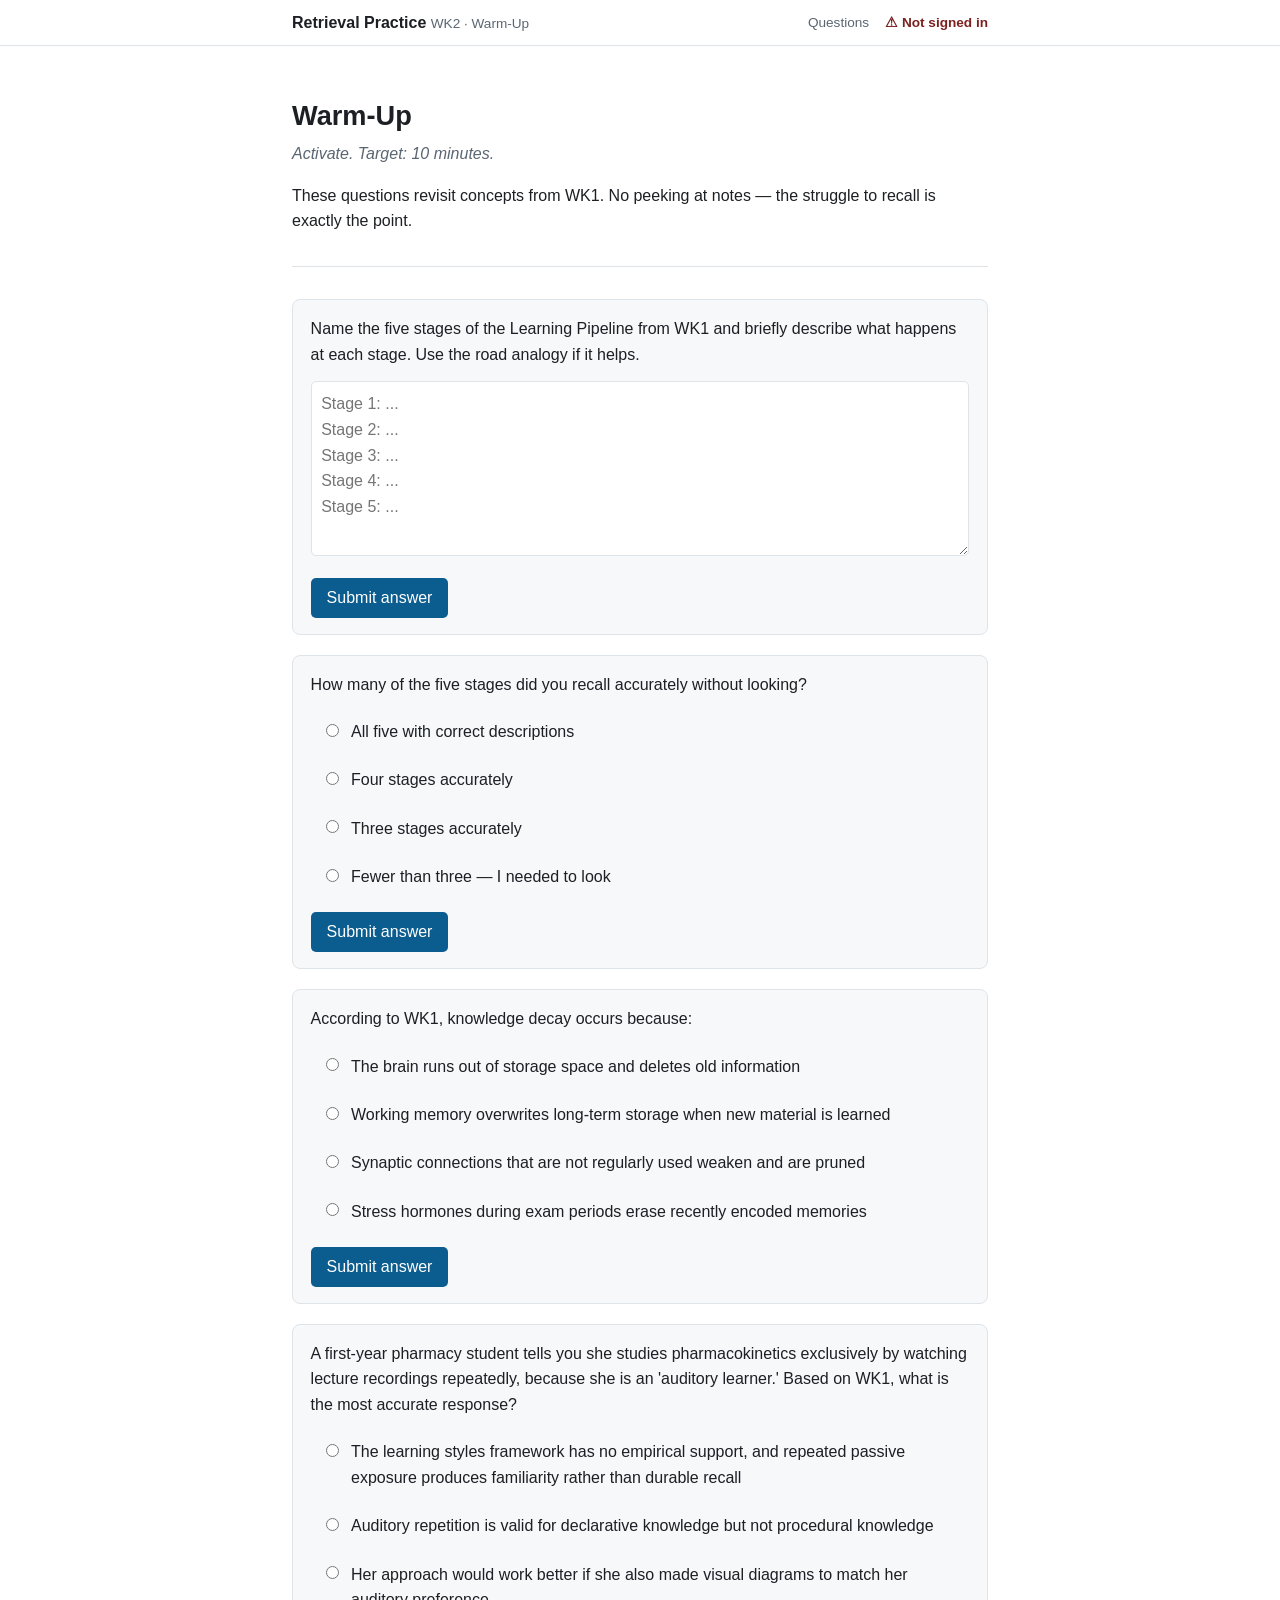
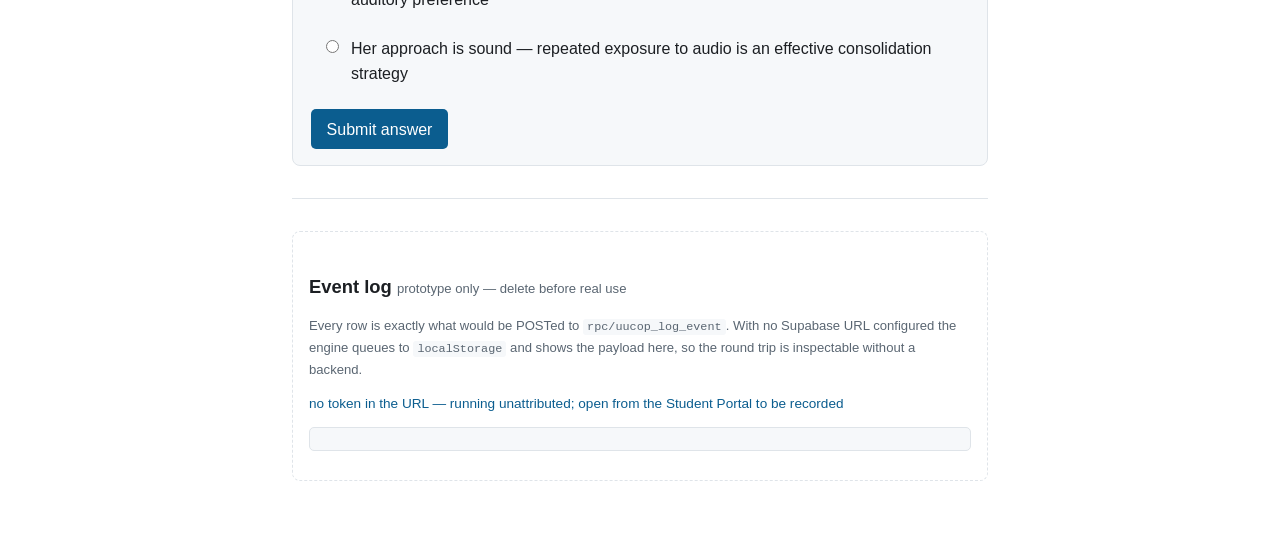
==== docs/pass-wk2/index.html @ 7dc07f33 "Add static tutorial prototype (PASS WK2 Warm-Up) under docs/ Trial of running a learnr tutorial as a" ====
<!doctype html>
<html lang="en">
<head>
<meta charset="utf-8">
<meta name="viewport" content="width=device-width, initial-scale=1">
<!-- The page is PUBLIC. GitHub Pages has no server-side auth: a public repo's
     Pages is public, and private-repo Pages is an Enterprise Cloud feature.
     noindex keeps it out of search results, which is the only privacy on offer. -->
<meta name="robots" content="noindex, nofollow">
<title>WK2 Retrieval Practice — Warm-Up (static prototype)</title>
<link rel="stylesheet" href="uucop-static.css">
</head>
<body>

<header class="uucop-header">
  <div class="uucop-header-inner">
    <span class="uucop-title">Retrieval Practice <span class="uucop-sub">WK2 &middot; Warm-Up</span></span>
    <div class="uucop-progress" id="progress" aria-label="Tutorial progress">
      <span class="uucop-progress-label">Questions</span>
      <span class="uucop-progress-segs" id="segs"></span>
      <span class="uucop-progress-count" id="count">&mdash; / 20</span>
      <span class="uucop-progress-chip" id="chip" hidden></span>
    </div>
  </div>
</header>

<main>

  <h1>Warm-Up</h1>
  <p class="uucop-cue"><em>Activate. Target: 10 minutes.</em></p>

  <p>These questions revisit concepts from WK1. No peeking at notes &mdash; the
  struggle to recall is exactly the point.</p>

  <hr>

  <!-- Questions render here from questions.js. Everything above this point is
       ordinary HTML: prose, figures, kable tables and SVG widgets all port
       across unchanged, because none of them ever needed R at runtime. -->
  <div id="questions"></div>

  <hr>

  <section class="uucop-devpanel">
    <h2>Event log <span class="uucop-devnote">prototype only &mdash; delete before real use</span></h2>
    <p class="uucop-devnote">
      Every row is exactly what would be POSTed to
      <code>rpc/uucop_log_event</code>. With no Supabase URL configured the
      engine queues to <code>localStorage</code> and shows the payload here, so
      the round trip is inspectable without a backend.
    </p>
    <div class="uucop-status" id="logstatus"></div>
    <pre id="log" class="uucop-log"></pre>
  </section>

</main>

<script src="questions.js"></script>
<script src="uucop-static.js"></script>
<script>
  UUCOP.start({
    tutorial:     "PASS-WK2-RetrievalPractice",
    minQuestions: 20,
    minMinutes:   20,
    // Leave supabaseUrl null to run fully offline (queues + logs to the panel).
    // Set both to POST for real:
    //   supabaseUrl: "https://<project>.supabase.co",
    //   supabaseAnonKey: "<anon key>",
    supabaseUrl:     null,
    supabaseAnonKey: null
  });
</script>
</body>
</html>
---- docs/pass-wk2/uucop-static.css ----
/* uucop-static.css — compact stand-in for www/uucop-tutorial.css (29 KB).
   The real port should reuse that stylesheet as-is; this exists so the
   prototype is legible on its own. Light and dark both defined explicitly. */

:root {
  --bg: #ffffff;
  --fg: #1c1f23;
  --muted: #5a6672;
  --line: #dfe4e9;
  --card: #f6f8fa;
  --accent: #0b5d8f;
  --ok-bg: #e8f5ec; --ok-fg: #14572c; --ok-line: #9ccfae;
  --no-bg: #fdecec; --no-fg: #7d2020; --no-line: #e3aaaa;
  --model-bg: #eef3fa; --model-fg: #1d3c5c; --model-line: #a9c3de;
}
@media (prefers-color-scheme: dark) {
  :root:not([data-theme="light"]) {
    --bg: #14171a; --fg: #e6e9ec; --muted: #9aa7b3; --line: #2b3238;
    --card: #1b1f24; --accent: #6cb6e6;
    --ok-bg: #16301f; --ok-fg: #a7dcb9; --ok-line: #2f5e3f;
    --no-bg: #33191a; --no-fg: #e8b0b0; --no-line: #6a3131;
    --model-bg: #1a2531; --model-fg: #b9d3ec; --model-line: #35506b;
  }
}
:root[data-theme="dark"] {
  --bg: #14171a; --fg: #e6e9ec; --muted: #9aa7b3; --line: #2b3238;
  --card: #1b1f24; --accent: #6cb6e6;
  --ok-bg: #16301f; --ok-fg: #a7dcb9; --ok-line: #2f5e3f;
  --no-bg: #33191a; --no-fg: #e8b0b0; --no-line: #6a3131;
  --model-bg: #1a2531; --model-fg: #b9d3ec; --model-line: #35506b;
}

* { box-sizing: border-box; }
body {
  margin: 0; background: var(--bg); color: var(--fg);
  font: 16px/1.6 -apple-system, BlinkMacSystemFont, "Segoe UI", Roboto, Helvetica, Arial, sans-serif;
}
main { max-width: 46rem; margin: 0 auto; padding: 1.5rem 1.25rem 5rem; }
h1 { font-size: 1.7rem; margin: 1.5rem 0 .25rem; }
h2 { font-size: 1.15rem; margin: 2rem 0 .5rem; }
hr { border: 0; border-top: 1px solid var(--line); margin: 2rem 0; }
code { background: var(--card); padding: .1em .35em; border-radius: 3px; font-size: .9em; }
.uucop-cue { color: var(--muted); margin: 0 0 1rem; }

/* header */
.uucop-header {
  position: sticky; top: 0; z-index: 10;
  background: var(--bg); border-bottom: 1px solid var(--line);
}
.uucop-header-inner {
  max-width: 46rem; margin: 0 auto; padding: .6rem 1.25rem;
  display: flex; align-items: center; gap: 1rem; flex-wrap: wrap;
}
.uucop-title { font-weight: 600; }
.uucop-sub { color: var(--muted); font-weight: 400; font-size: .85em; }
.uucop-progress { margin-left: auto; display: flex; align-items: center; gap: .5rem; font-size: .85rem; }
.uucop-progress-label { color: var(--muted); }
.uucop-progress-segs { display: inline-flex; gap: 2px; }
.uucop-progress-segs span {
  width: 9px; height: 9px; border-radius: 2px;
  background: var(--line); display: inline-block;
}
.uucop-progress-segs span.done { background: var(--accent); }
.uucop-progress-count { font-variant-numeric: tabular-nums; color: var(--muted); }
.uucop-progress-chip {
  background: var(--ok-bg); color: var(--ok-fg);
  border: 1px solid var(--ok-line); border-radius: 999px; padding: .05rem .5rem;
}
.uucop-progress.warn .uucop-progress-count { color: var(--no-fg); font-weight: 600; }
@media (max-width: 620px) {
  .uucop-progress-segs { display: none; }
  .uucop-progress { margin-left: 0; }
}

/* questions */
.uucop-q {
  background: var(--card); border: 1px solid var(--line);
  border-radius: 8px; padding: 1rem 1.1rem; margin: 1.25rem 0;
}
.uucop-stem { margin: 0 0 .85rem; font-weight: 500; }
.uucop-choices { display: flex; flex-direction: column; gap: .4rem; margin-bottom: .9rem; }
.uucop-choice {
  display: flex; gap: .55rem; align-items: flex-start;
  padding: .45rem .6rem; border: 1px solid transparent; border-radius: 5px;
  cursor: pointer;
}
.uucop-choice:hover { border-color: var(--line); background: var(--bg); }
.uucop-choice input { margin-top: .3rem; flex: none; }
.uucop-text {
  width: 100%; font: inherit; padding: .6rem;
  background: var(--bg); color: var(--fg);
  border: 1px solid var(--line); border-radius: 5px; margin-bottom: .9rem;
}
.uucop-submit {
  font: inherit; font-weight: 500; cursor: pointer;
  background: var(--accent); color: #fff; border: 0;
  border-radius: 5px; padding: .45rem 1rem;
}
.uucop-submit:disabled { opacity: .55; cursor: default; }
.uucop-feedback {
  margin-top: .9rem; padding: .7rem .85rem;
  border-radius: 5px; border: 1px solid var(--line); font-size: .95rem;
}
.uucop-feedback.ok    { background: var(--ok-bg);    color: var(--ok-fg);    border-color: var(--ok-line); }
.uucop-feedback.no    { background: var(--no-bg);    color: var(--no-fg);    border-color: var(--no-line); }
.uucop-feedback.model { background: var(--model-bg); color: var(--model-fg); border-color: var(--model-line); }

/* dev panel */
.uucop-devpanel { border: 1px dashed var(--line); border-radius: 8px; padding: .5rem 1rem 1rem; }
.uucop-devnote { color: var(--muted); font-size: .82rem; font-weight: 400; }
.uucop-status { font-size: .85rem; color: var(--accent); margin: .5rem 0; }
.uucop-log {
  max-height: 18rem; overflow: auto; background: var(--card);
  border: 1px solid var(--line); border-radius: 5px; padding: .7rem;
  font-size: .78rem; line-height: 1.45; white-space: pre-wrap;
}
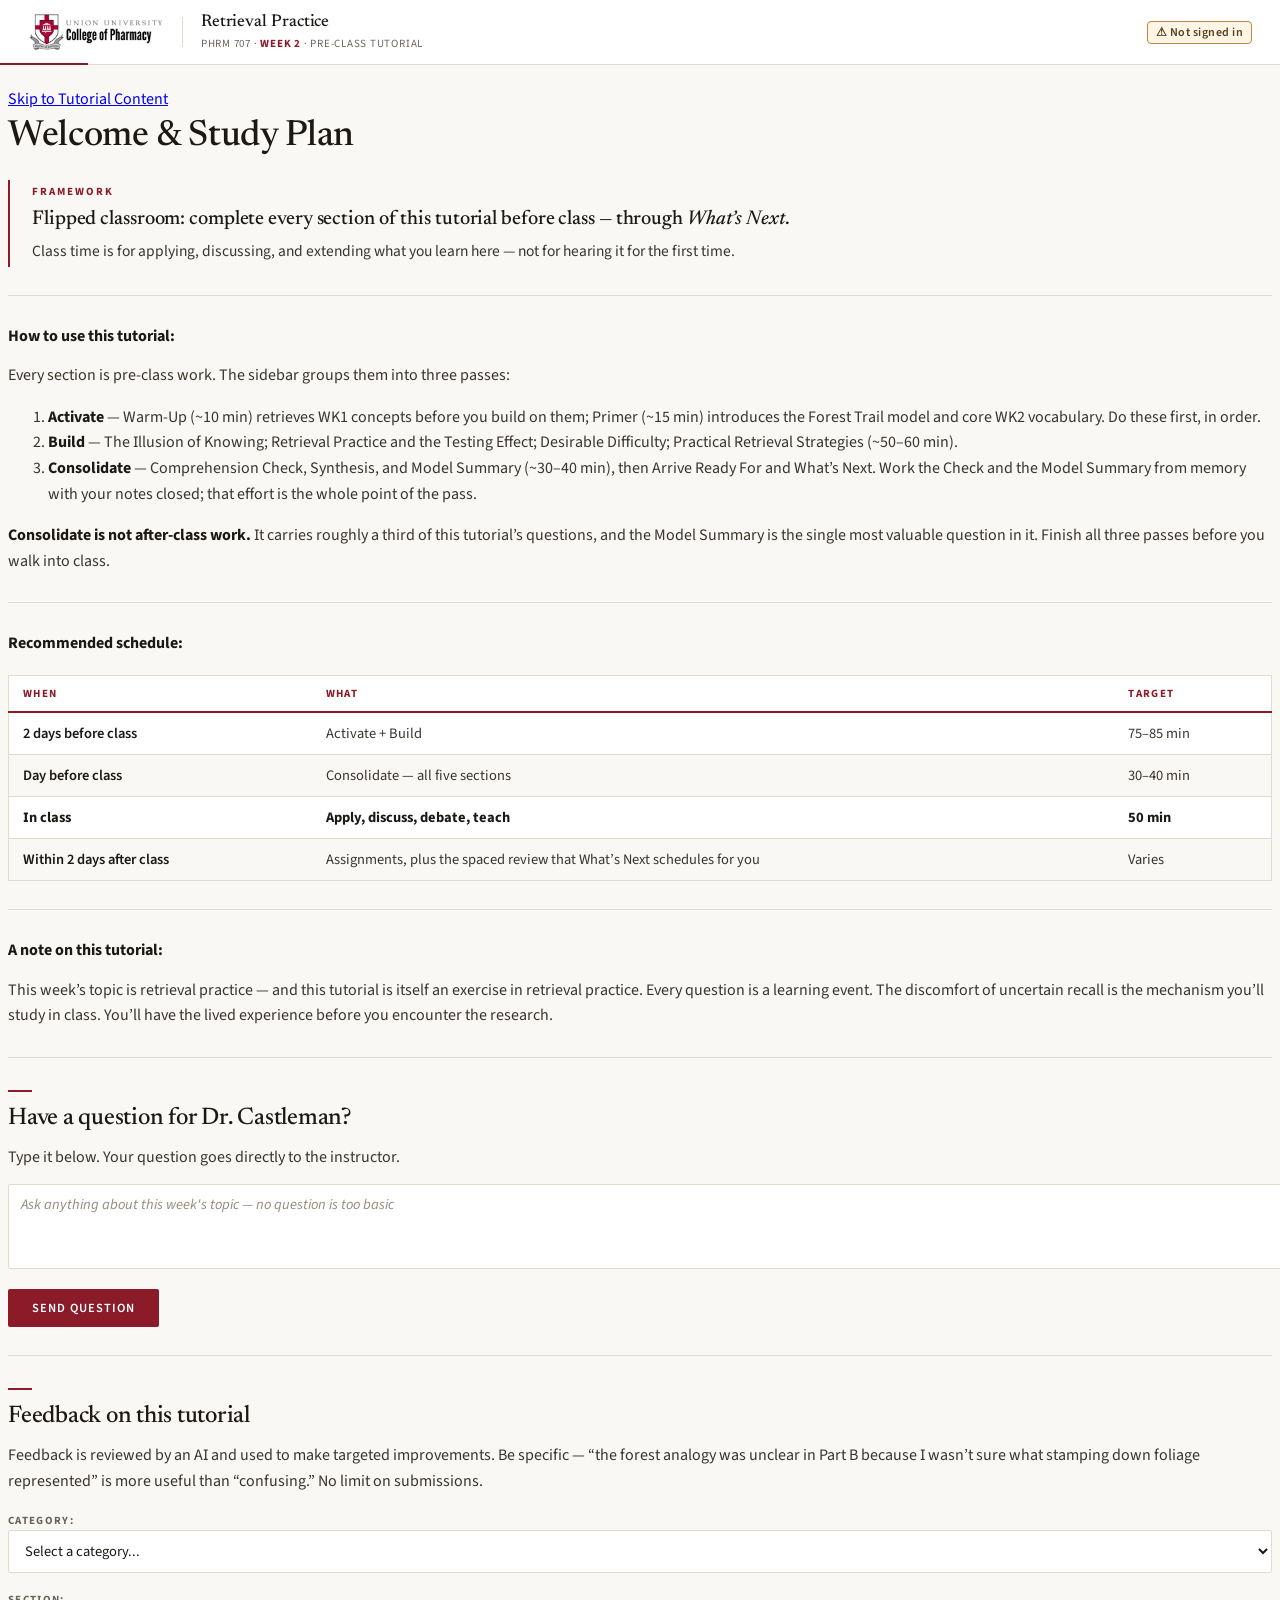
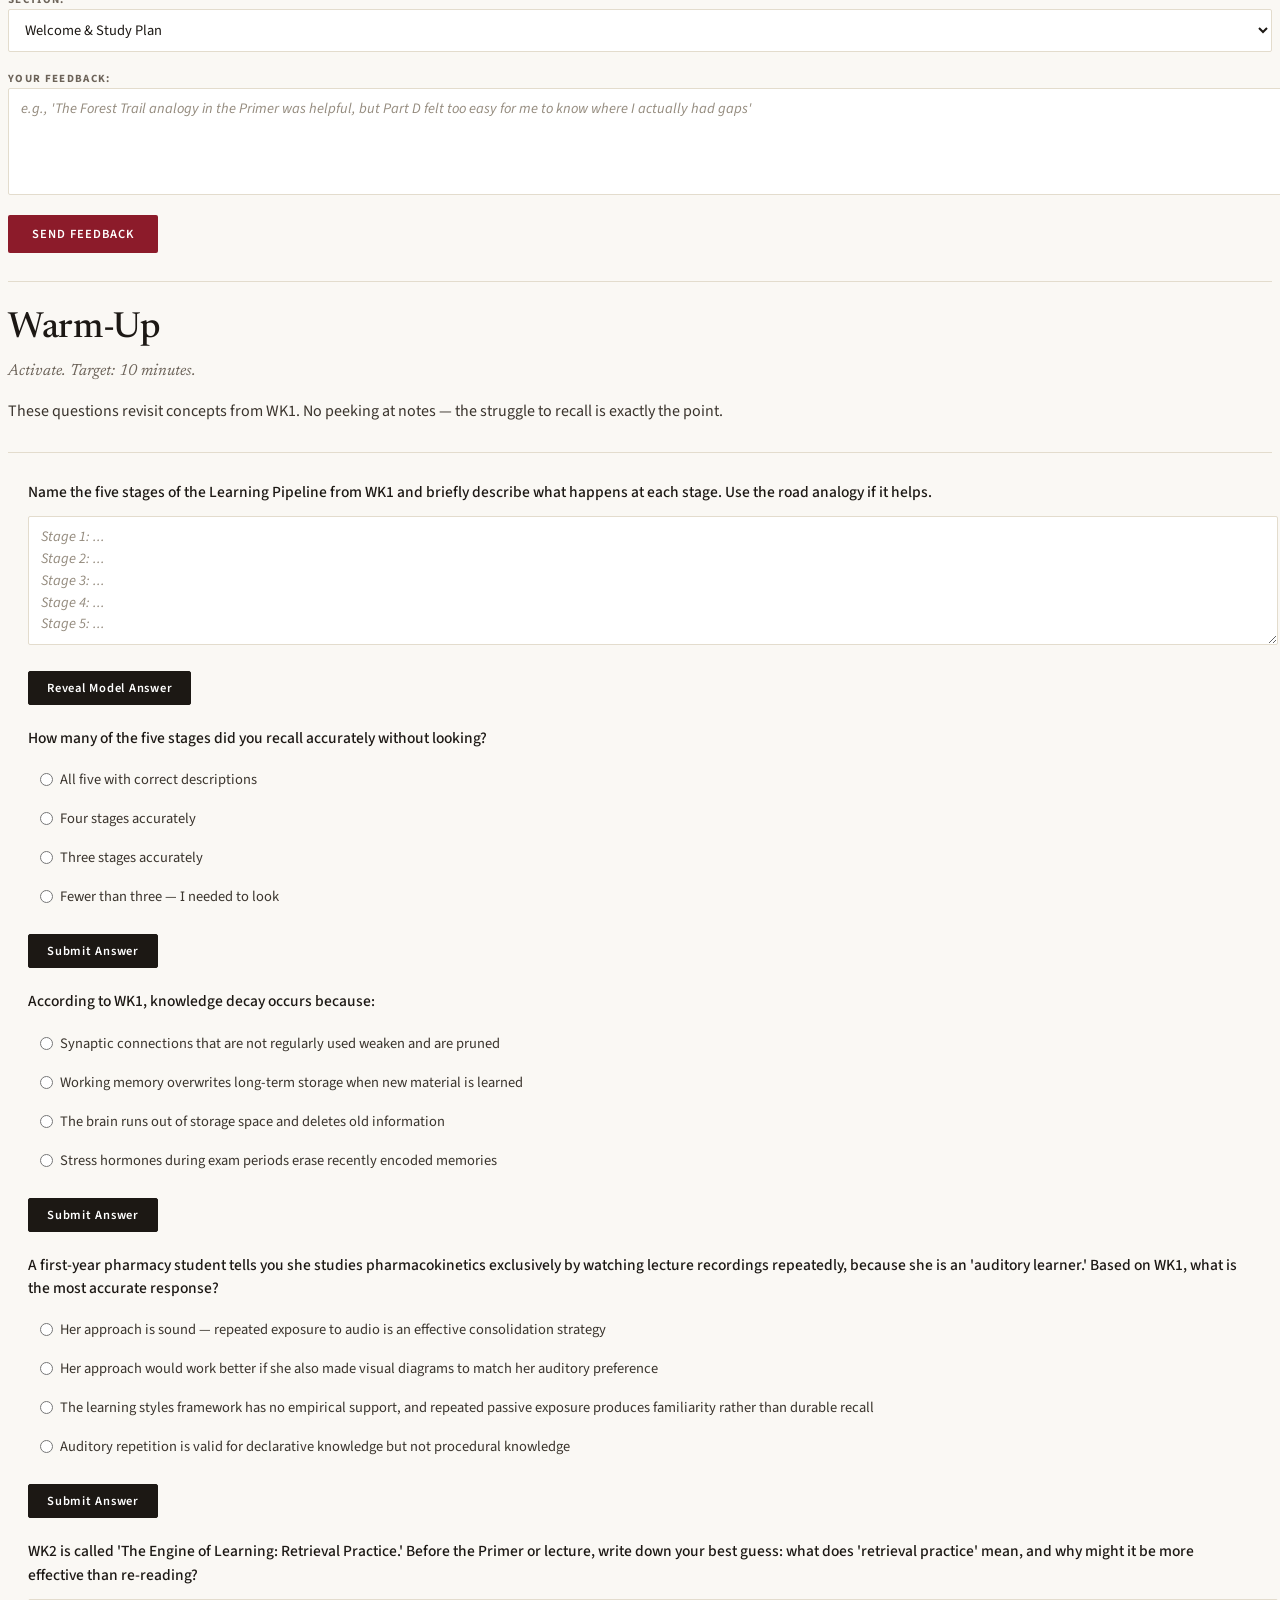
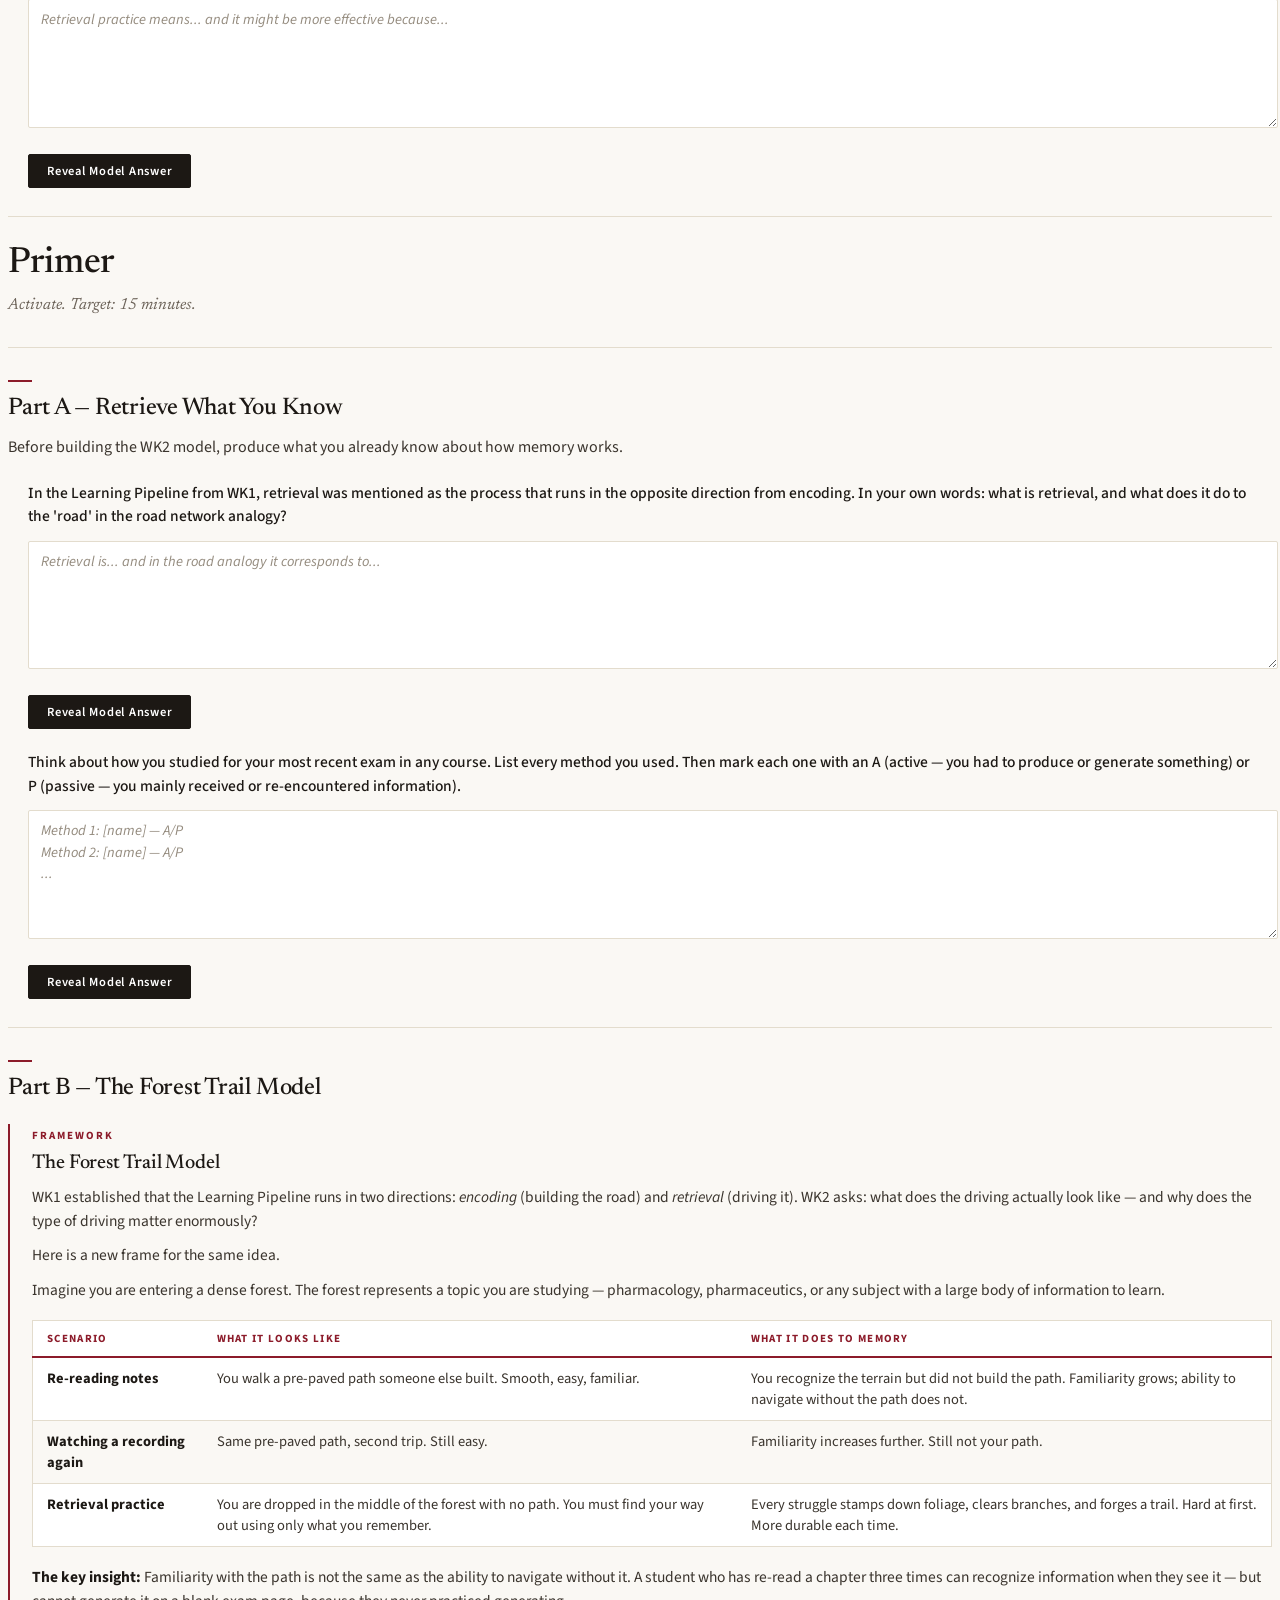
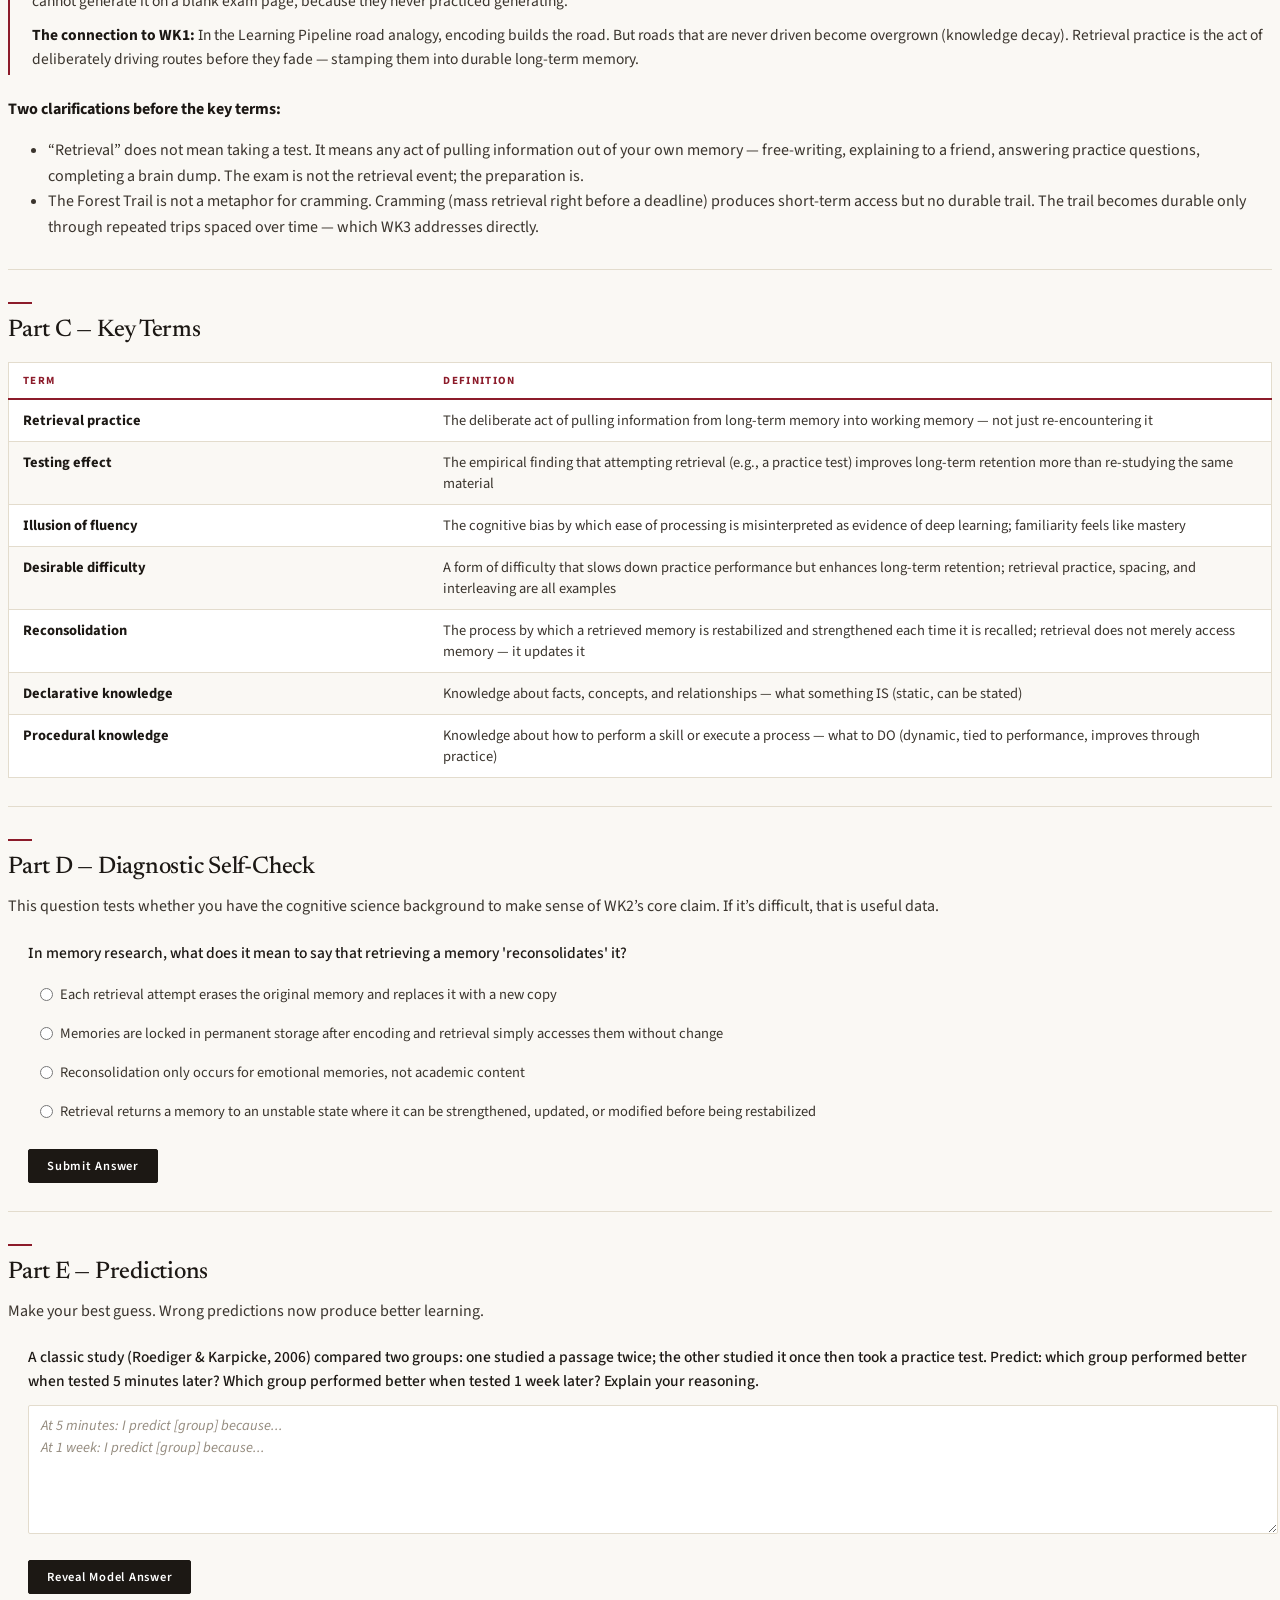
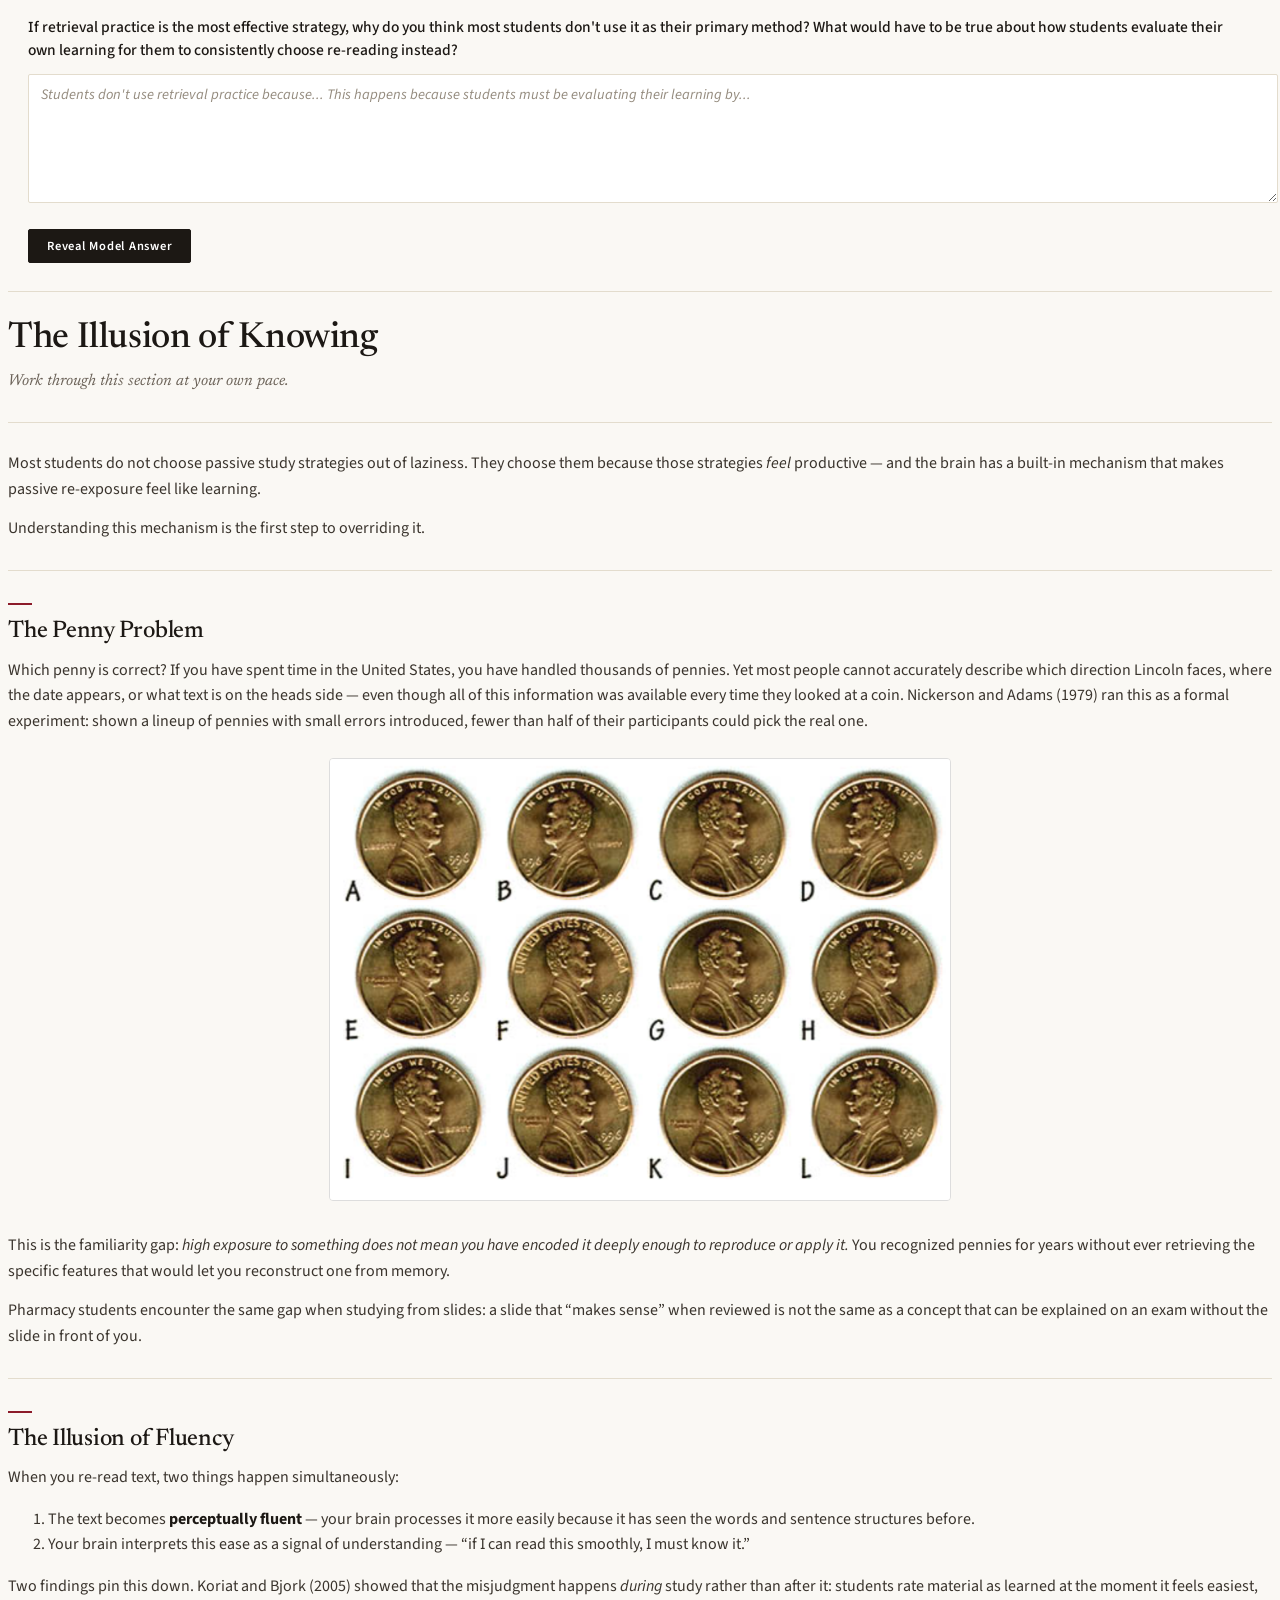
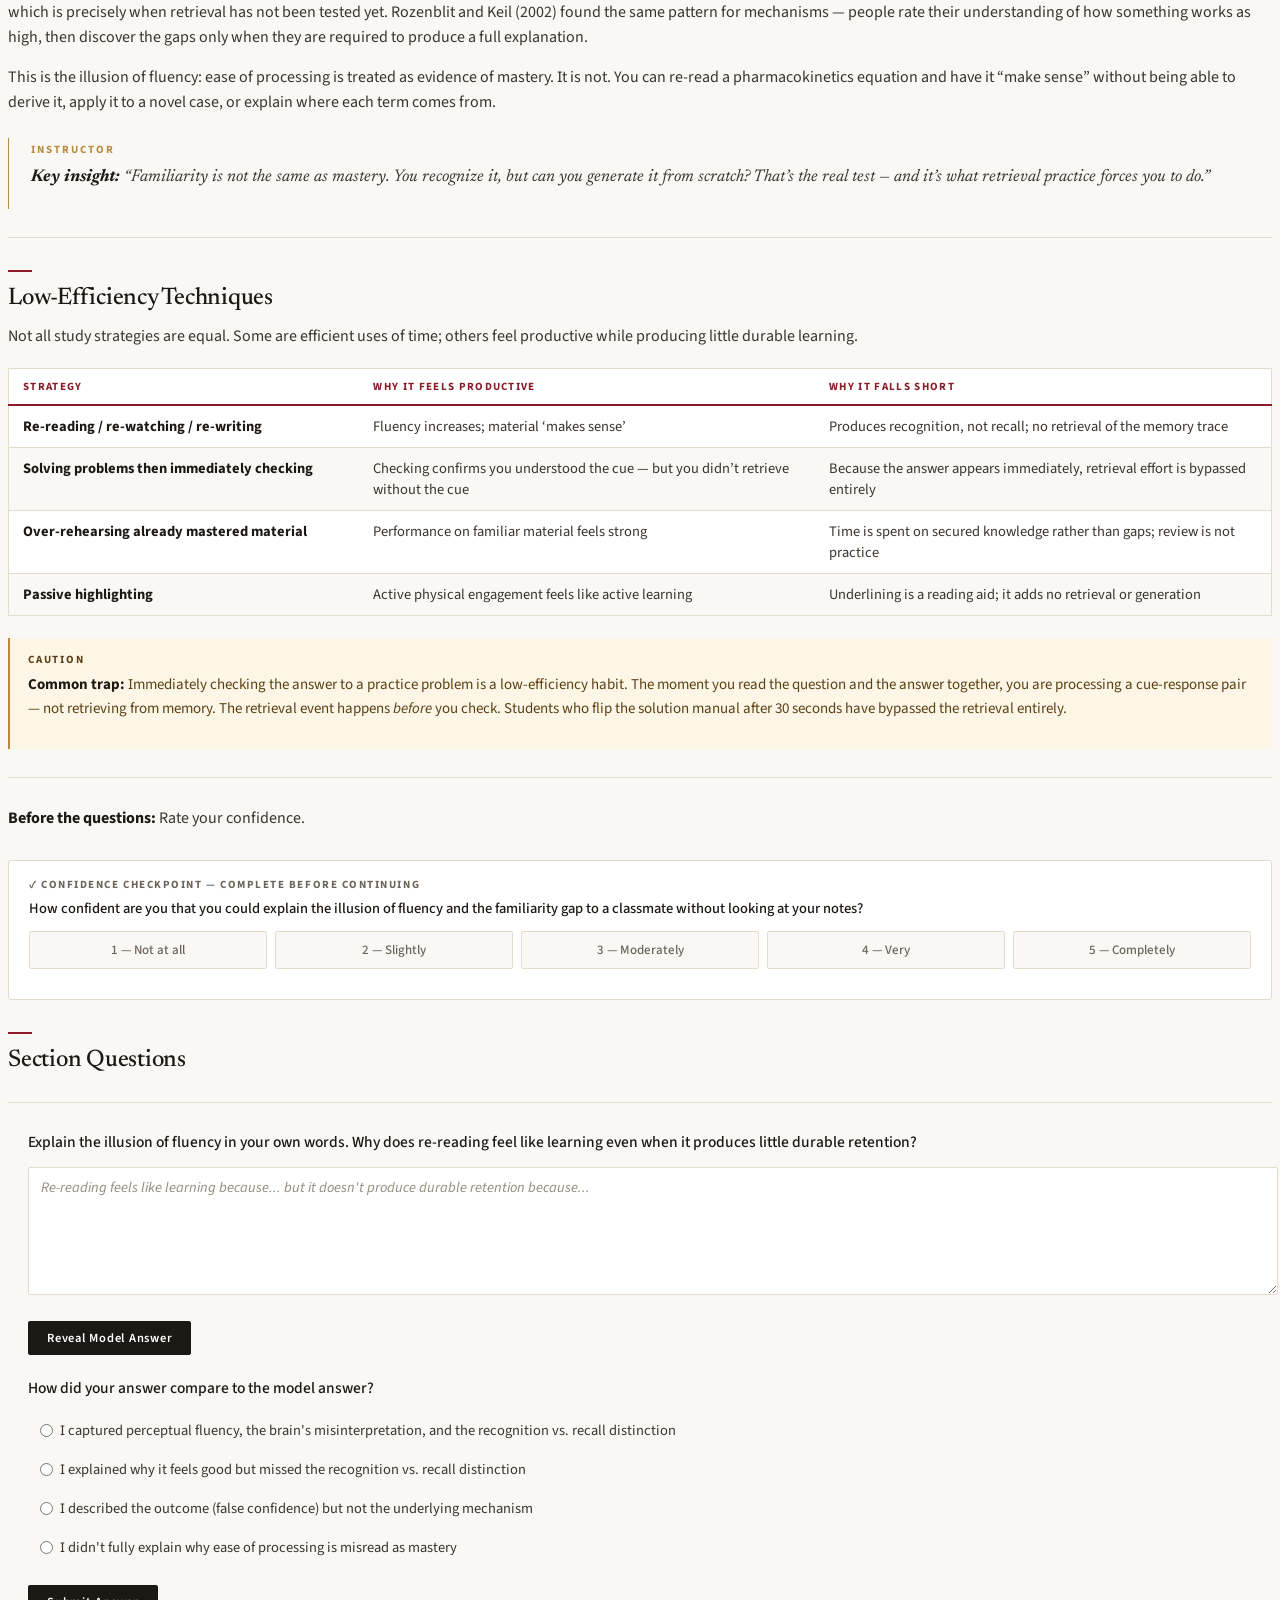
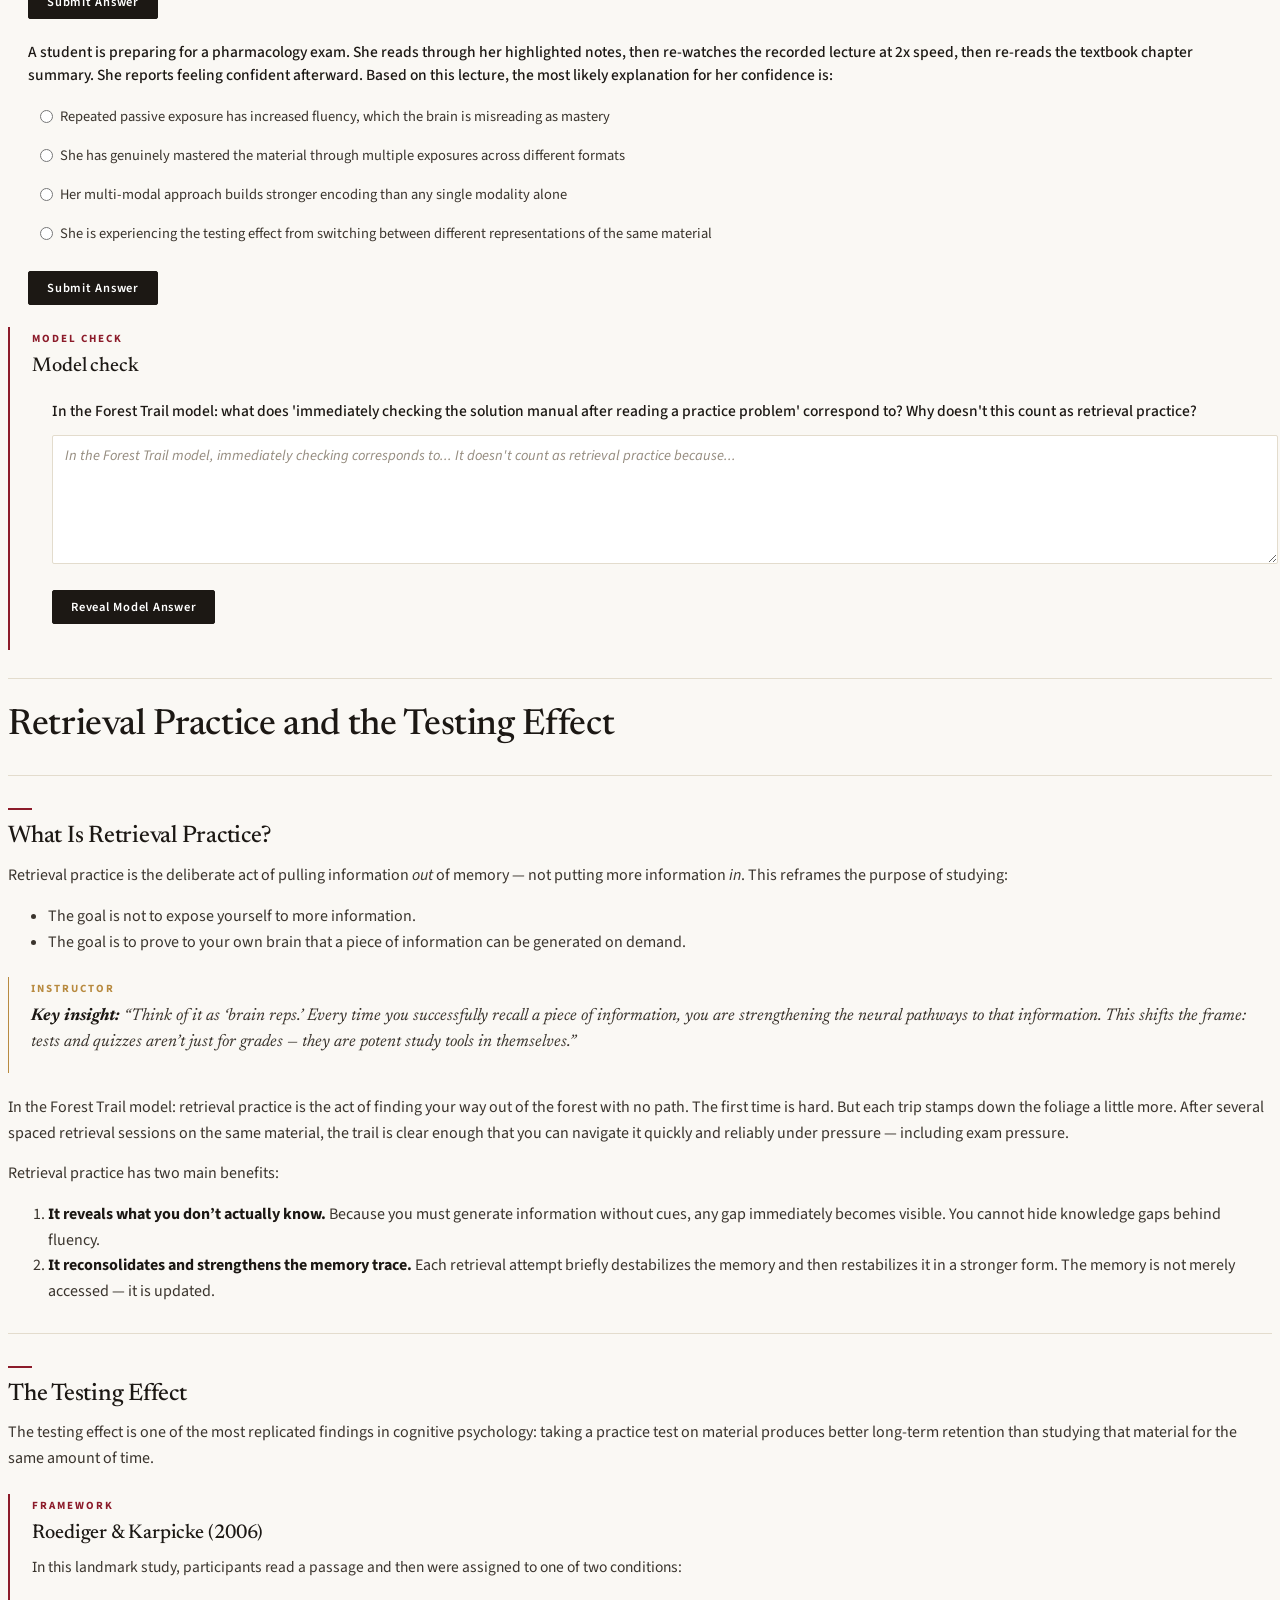
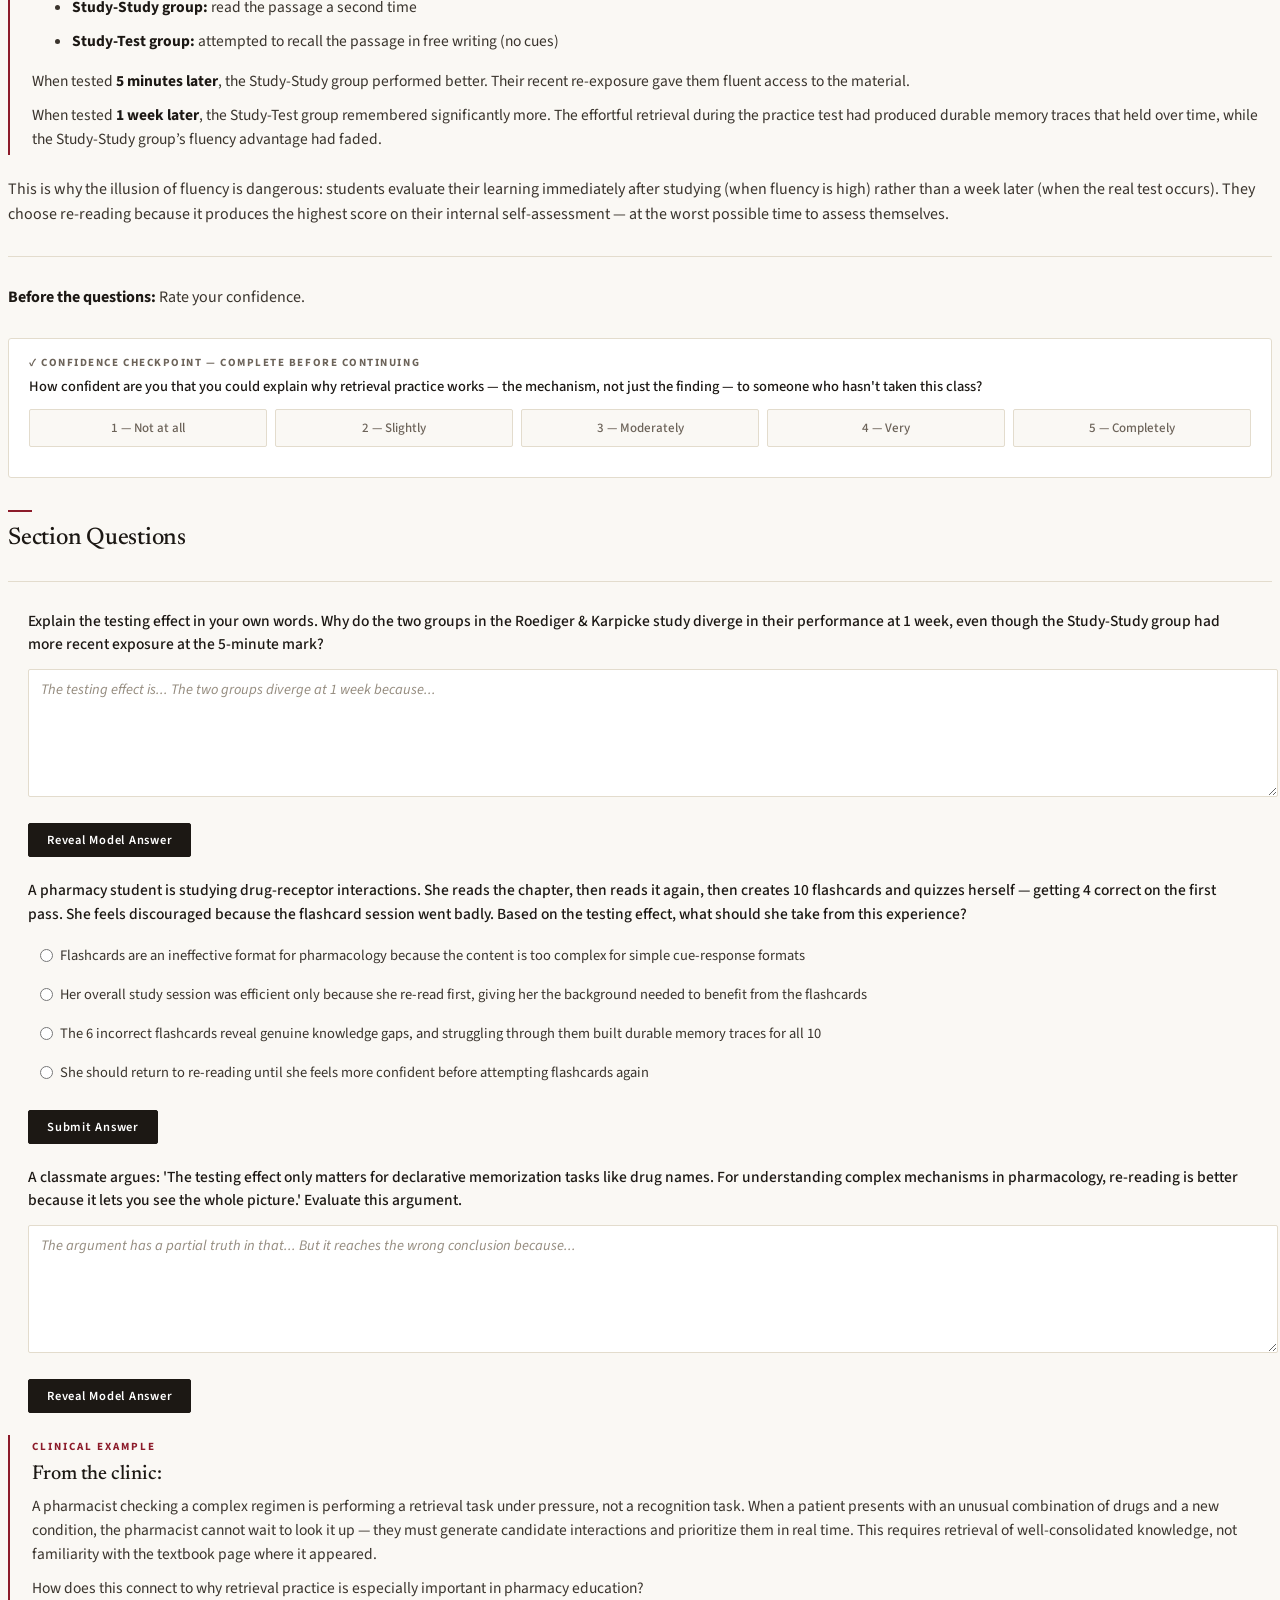
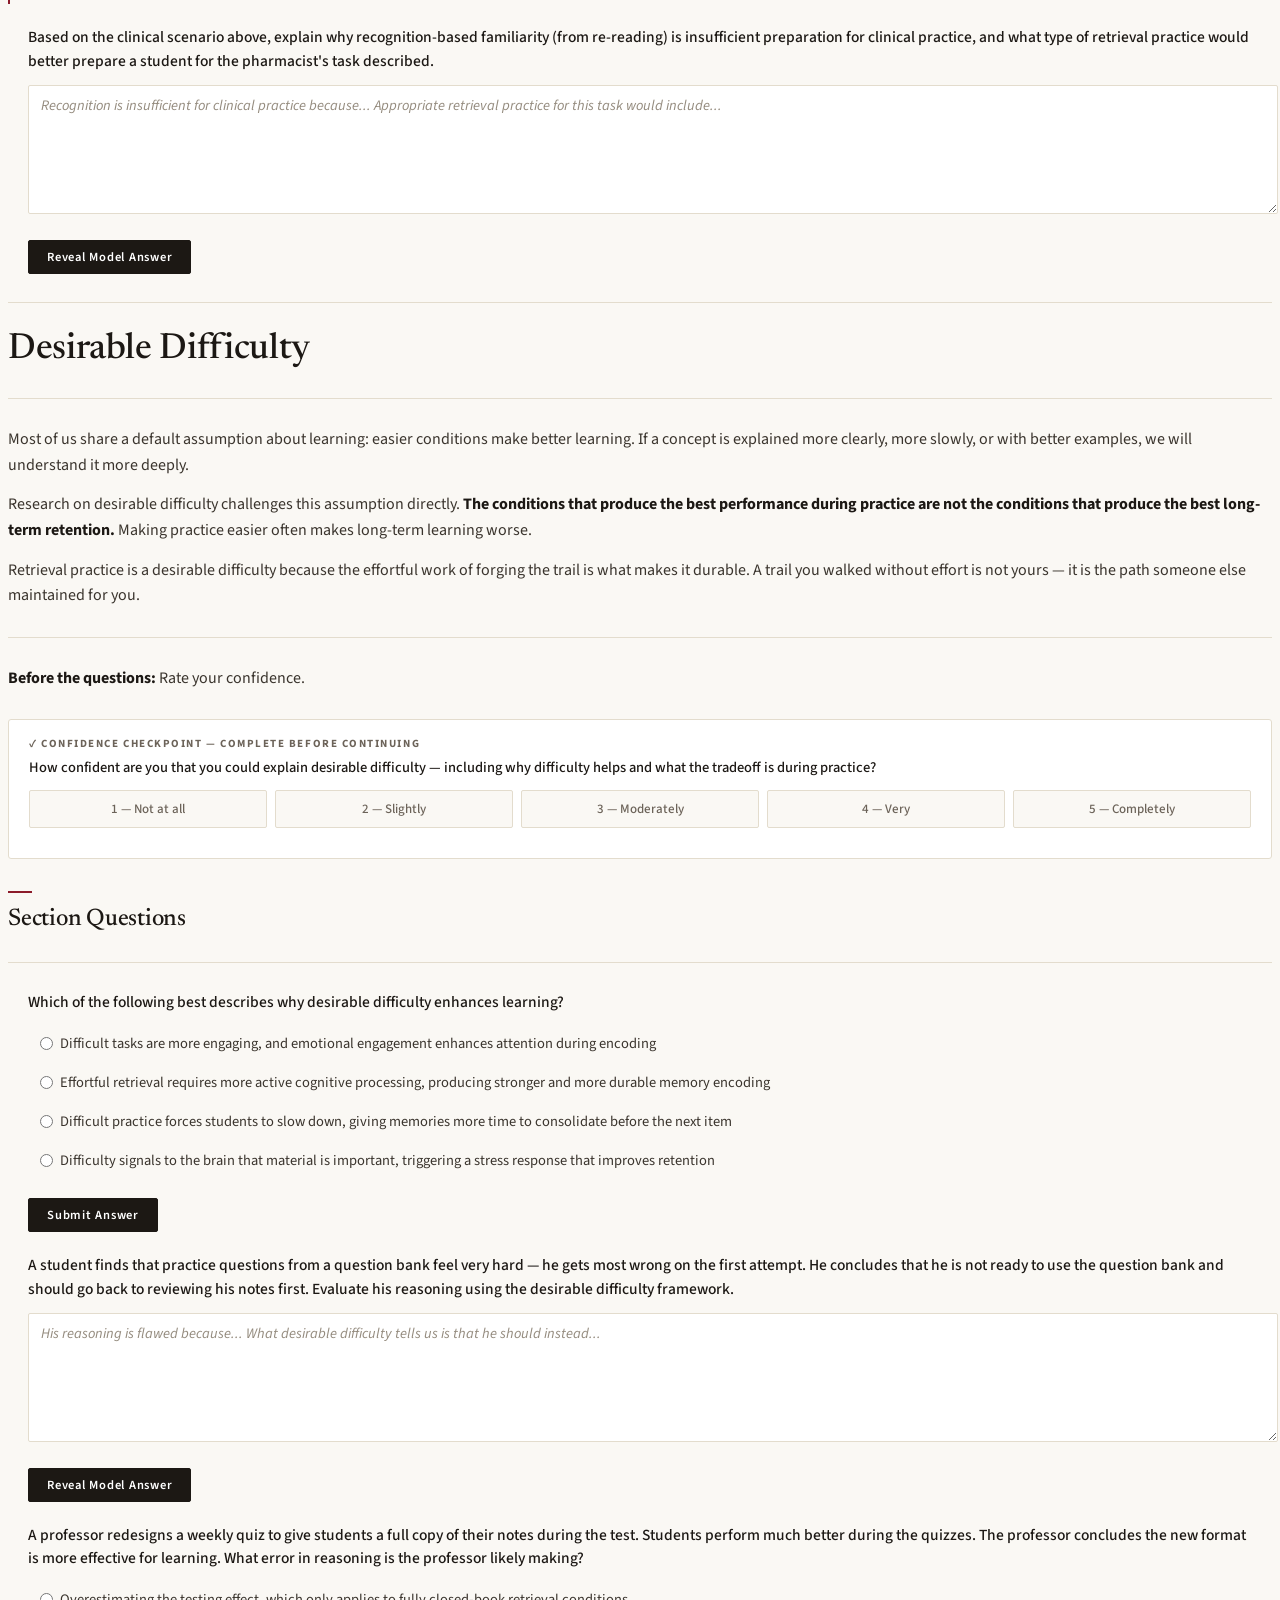
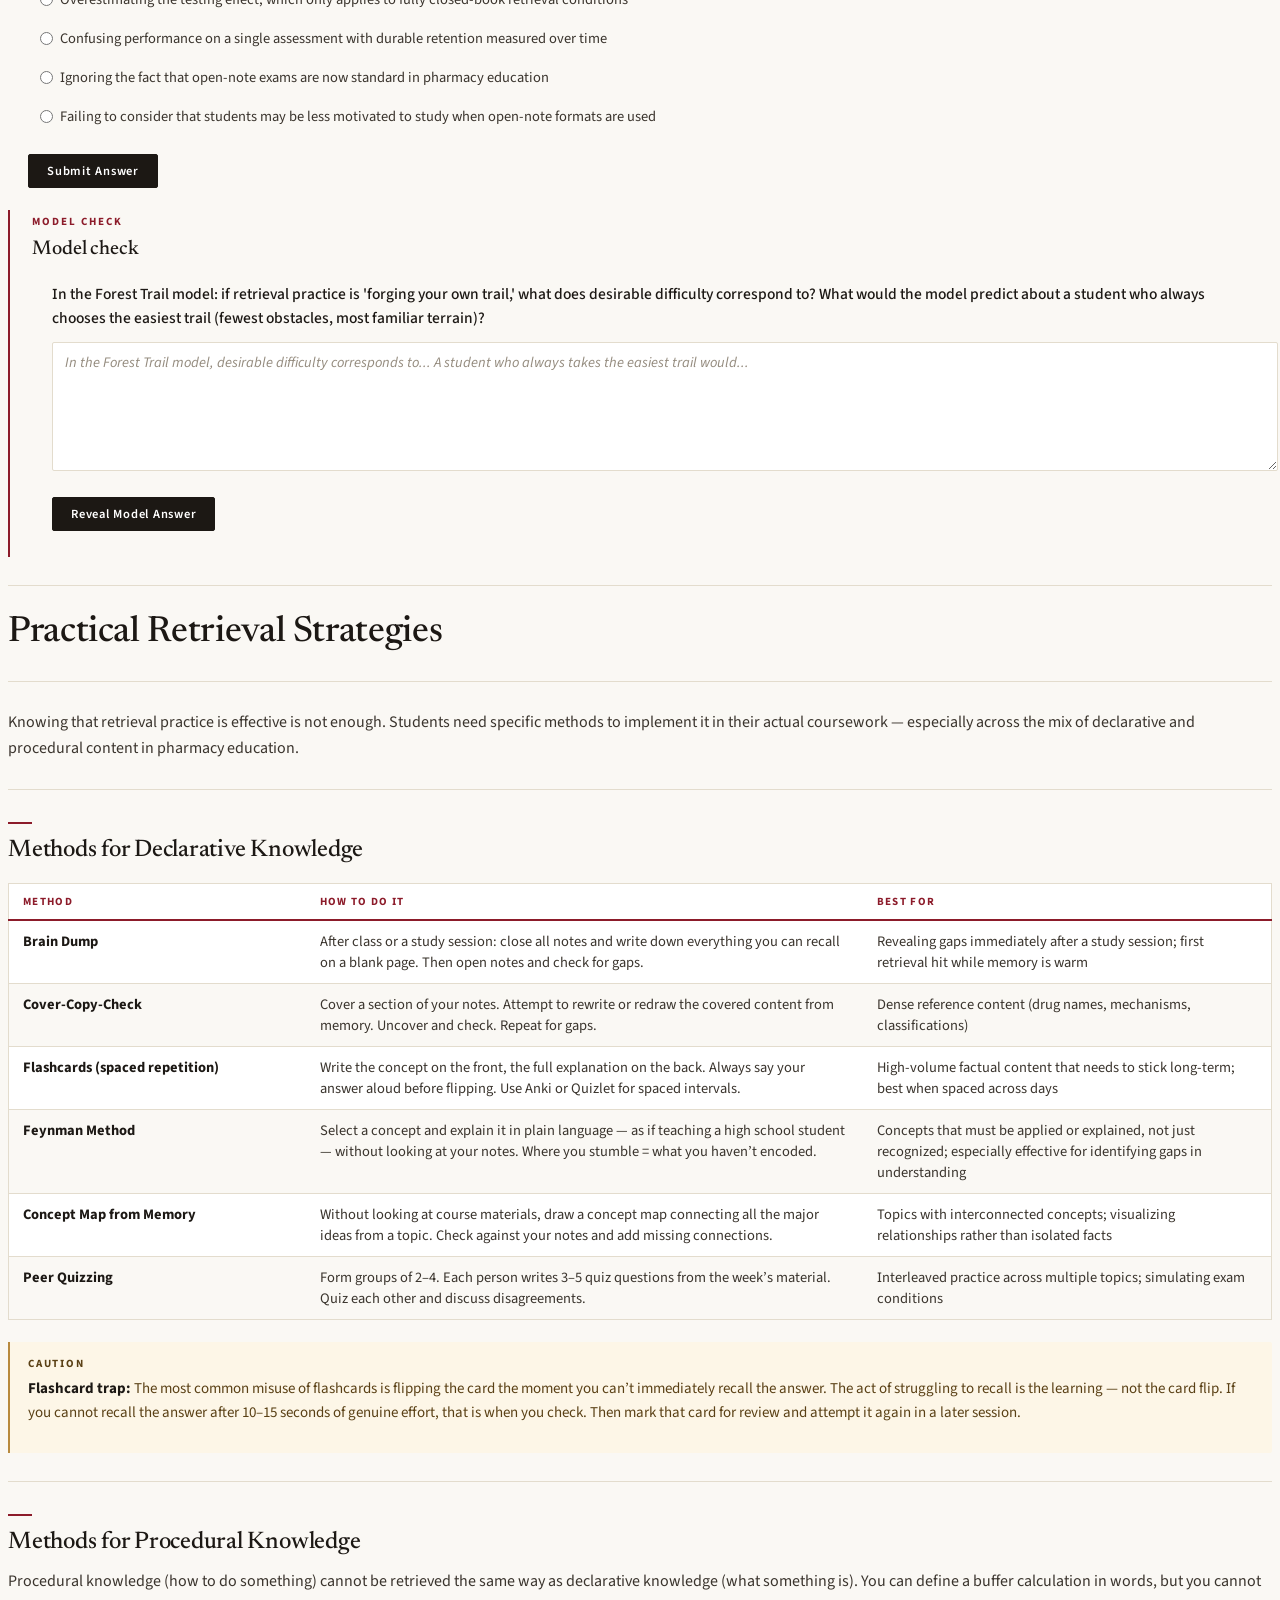
==== commit 42aaa994: "Full static reproduction of PASS WK2, generated by build_static.R Replaces the 4-question hand-writt" ====
--- a/docs/pass-wk2/index.html
+++ b/docs/pass-wk2/index.html
@@ -1,74 +1,2568 @@
-<!doctype html>
-<html lang="en">
-<head>
-<meta charset="utf-8">
-<meta name="viewport" content="width=device-width, initial-scale=1">
-<!-- The page is PUBLIC. GitHub Pages has no server-side auth: a public repo's
-     Pages is public, and private-repo Pages is an Enterprise Cloud feature.
-     noindex keeps it out of search results, which is the only privacy on offer. -->
-<meta name="robots" content="noindex, nofollow">
-<title>WK2 Retrieval Practice — Warm-Up (static prototype)</title>
-<link rel="stylesheet" href="uucop-static.css">
-</head>
-<body>
-
-<header class="uucop-header">
-  <div class="uucop-header-inner">
-    <span class="uucop-title">Retrieval Practice <span class="uucop-sub">WK2 &middot; Warm-Up</span></span>
-    <div class="uucop-progress" id="progress" aria-label="Tutorial progress">
-      <span class="uucop-progress-label">Questions</span>
-      <span class="uucop-progress-segs" id="segs"></span>
-      <span class="uucop-progress-count" id="count">&mdash; / 20</span>
-      <span class="uucop-progress-chip" id="chip" hidden></span>
-    </div>
-  </div>
-</header>
-
-<main>
-
-  <h1>Warm-Up</h1>
-  <p class="uucop-cue"><em>Activate. Target: 10 minutes.</em></p>
-
-  <p>These questions revisit concepts from WK1. No peeking at notes &mdash; the
-  struggle to recall is exactly the point.</p>
-
-  <hr>
-
-  <!-- Questions render here from questions.js. Everything above this point is
-       ordinary HTML: prose, figures, kable tables and SVG widgets all port
-       across unchanged, because none of them ever needed R at runtime. -->
-  <div id="questions"></div>
-
-  <hr>
-
-  <section class="uucop-devpanel">
-    <h2>Event log <span class="uucop-devnote">prototype only &mdash; delete before real use</span></h2>
-    <p class="uucop-devnote">
-      Every row is exactly what would be POSTed to
-      <code>rpc/uucop_log_event</code>. With no Supabase URL configured the
-      engine queues to <code>localStorage</code> and shows the payload here, so
-      the round trip is inspectable without a backend.
-    </p>
-    <div class="uucop-status" id="logstatus"></div>
-    <pre id="log" class="uucop-log"></pre>
-  </section>
-
-</main>
-
-<script src="questions.js"></script>
-<script src="uucop-static.js"></script>
-<script>
-  UUCOP.start({
-    tutorial:     "PASS-WK2-RetrievalPractice",
-    minQuestions: 20,
-    minMinutes:   20,
-    // Leave supabaseUrl null to run fully offline (queues + logs to the panel).
-    // Set both to POST for real:
-    //   supabaseUrl: "https://<project>.supabase.co",
-    //   supabaseAnonKey: "<anon key>",
-    supabaseUrl:     null,
-    supabaseAnonKey: null
-  });
-</script>
-</body>
-</html>
+<!doctype html>
+<html lang="en">
+<head>
+<meta charset="utf-8">
+<meta name="viewport" content="width=device-width, initial-scale=1">
+<!-- Public page: GitHub Pages cannot be access-controlled. noindex is the only
+     privacy available. The token in the URL fragment gates LOGGING, not reading. -->
+<meta name="robots" content="noindex, nofollow">
+<title>WK2 — The Engine of Learning: Retrieval Practice</title>
+<link rel="stylesheet" href="uucop-tutorial.css">
+</head>
+<body class="uucop-static">
+<a class="sr-only sr-only-focusable visually-hidden-focusable" href="#learnr-tutorial-content">Skip to Tutorial Content</a>
+<div class="pageContent band">+
+<main class="bandContent page"><article class="topics" id="learnr-tutorial-content"><!-- ──────────────────────────────────────────────────────────────+
+     Per-tutorial configuration consumed by www/uucop-tutorial.js+
+     (header text, sidebar grouping, localStorage key)+
+     ────────────────────────────────────────────────────────────── --><script type="application/json" id="uucop-config">+
+{+
+  "course":     "PHRM 707",+
+  "week":       "Week 2",+
+  "title":      "Retrieval Practice",+
+  "crumb":      "Pre-class tutorial",+
+  "logoUrl":    "www/UUCOP%20logo.png",+
+  "storageKey": "pass-wk2-retrieval",+
+  "progress":   {"target": 20, "label": "Questions"},+
+  "groups": [+
+    {"label": "Activate",    "match": "welcome|primer|immediate|warm"},+
+    {"label": "Build",       "match": "illusion|retrieval|desirable|practical|two types"},+
+    {"label": "Consolidate", "match": "comprehension|synthesis|model summary|arrive|next"}+
+  ]+
+}+
+</script><div id="section-welcome-study-plan" class="section level2" data-progressive="FALSE">+
+<h2>Welcome &amp; Study Plan</h2>+
+<div class="section-callout">+
+<p><strong>Flipped classroom: complete every section of this tutorial+
+before class — through <em>What’s Next</em>.</strong> Class time is for+
+applying, discussing, and extending what you learn here — not for+
+hearing it for the first time.</p>+
+</div>+
+<hr>
+<p><strong>How to use this tutorial:</strong></p>+
+<p>Every section is pre-class work. The sidebar groups them into three+
+passes:</p>+
+<ol style="list-style-type: decimal">
+<li>
+<strong>Activate</strong> — Warm-Up (~10 min) retrieves WK1 concepts+
+before you build on them; Primer (~15 min) introduces the Forest Trail+
+model and core WK2 vocabulary. Do these first, in order.</li>+
+<li>
+<strong>Build</strong> — The Illusion of Knowing; Retrieval Practice+
+and the Testing Effect; Desirable Difficulty; Practical Retrieval+
+Strategies (~50–60 min).</li>+
+<li>
+<strong>Consolidate</strong> — Comprehension Check, Synthesis, and+
+Model Summary (~30–40 min), then Arrive Ready For and What’s Next. Work+
+the Check and the Model Summary from memory with your notes closed; that+
+effort is the whole point of the pass.</li>+
+</ol>
+<p><strong>Consolidate is not after-class work.</strong> It carries+
+roughly a third of this tutorial’s questions, and the Model Summary is+
+the single most valuable question in it. Finish all three passes before+
+you walk into class.</p>+
+<hr>
+<p><strong>Recommended schedule:</strong></p>+
+<table class="table table-striped table-hover table-bordered" style="margin-left: auto; margin-right: auto;">
+<thead><tr>
+<th style="text-align:left;">+
+When+
+</th>+
+<th style="text-align:left;">+
+What+
+</th>+
+<th style="text-align:left;">+
+Target+
+</th>+
+</tr></thead>
+<tbody>
+<tr>
+<td style="text-align:left;">+
+2 days before class+
+</td>+
+<td style="text-align:left;">+
+Activate + Build+
+</td>+
+<td style="text-align:left;">+
+75–85 min+
+</td>+
+</tr>
+<tr>
+<td style="text-align:left;">+
+Day before class+
+</td>+
+<td style="text-align:left;">+
+Consolidate — all five sections+
+</td>+
+<td style="text-align:left;">+
+30–40 min+
+</td>+
+</tr>
+<tr>
+<td style="text-align:left;">+
+<strong>In class</strong>+
+</td>+
+<td style="text-align:left;">+
+<strong>Apply, discuss, debate, teach</strong>+
+</td>+
+<td style="text-align:left;">+
+<strong>50 min</strong>+
+</td>+
+</tr>
+<tr>
+<td style="text-align:left;">+
+Within 2 days after class+
+</td>+
+<td style="text-align:left;">+
+Assignments, plus the spaced review that What’s Next schedules for you+
+</td>+
+<td style="text-align:left;">+
+Varies+
+</td>+
+</tr>
+</tbody>
+</table>
+<hr>
+<p><strong>A note on this tutorial:</strong></p>+
+<p>This week’s topic is retrieval practice — and this tutorial is itself+
+an exercise in retrieval practice. Every question is a learning event.+
+The discomfort of uncertain recall is the mechanism you’ll study in+
+class. You’ll have the lived experience before you encounter the+
+research.</p>+
+<hr>
+<div id="section-have-a-question-for-dr.-castleman" class="section level3">+
+<h3>Have a question for Dr. Castleman?</h3>+
+<p>Type it below. Your question goes directly to the instructor.</p>+
+<div class="row">+
+<div class="col-sm-8">+
+<div class="shiny-input-textarea form-group shiny-input-container">+
+<label class="control-label shiny-label-null" for="student_question" id="student_question-label"></label>+
+<textarea id="student_question" class="form-control" placeholder="Ask anything about this week's topic — no question is too basic" rows="3" data-update-on="change"></textarea>
+</div>+
+<button id="submit_question" type="button" class="btn btn-default action-button" style="background:#8C1B2A;color:white;border:none;padding:8px 20px;border-radius:4px;"><span class="action-label">Send Question</span></button>+
++
+</div>+
+</div>+
+<hr>
+</div>+
+<div id="section-feedback-on-this-tutorial" class="section level3">+
+<h3>Feedback on this tutorial</h3>+
+<p>Feedback is reviewed by an AI and used to make targeted improvements.+
+Be specific — “the forest analogy was unclear in Part B because I wasn’t+
+sure what stamping down foliage represented” is more useful than+
+“confusing.” No limit on submissions.</p>+
+<div class="row">+
+<div class="col-sm-8">+
+<div class="form-group shiny-input-container">+
+<label class="control-label" id="feedback_category-label" for="feedback_category">Category:</label>+
+<div>+
+<select id="feedback_category" class="shiny-input-select"><option value="Select a category..." selected>Select a category...</option>
+<option value="Factual error">Factual error</option>
+<option value="Level mismatch">Level mismatch</option>
+<option value="Conceptual gap">Conceptual gap</option>
+<option value="Clarity issue">Clarity issue</option>
+<option value="Question design">Question design</option>
+<option value="Positive">Positive</option>
+<option value="Other">Other</option></select>
+</div>+
+</div>+
+<div class="form-group shiny-input-container">+
+<label class="control-label" id="feedback_section-label" for="feedback_section">Section:</label>+
+<div>+
+<select id="feedback_section" class="shiny-input-select"><option value="Welcome &amp; Study Plan" selected>Welcome &amp; Study Plan</option>
+<option value="Warm-Up">Warm-Up</option>
+<option value="Primer">Primer</option>
+<option value="The Illusion of Knowing">The Illusion of Knowing</option>
+<option value="Retrieval Practice and the Testing Effect">Retrieval Practice and the Testing Effect</option>
+<option value="Desirable Difficulty">Desirable Difficulty</option>
+<option value="Practical Retrieval Strategies">Practical Retrieval Strategies</option>
+<option value="Comprehension Check">Comprehension Check</option>
+<option value="Synthesis">Synthesis</option>
+<option value="Model Summary">Model Summary</option>
+<option value="Arrive Ready For">Arrive Ready For</option>
+<option value="What's Next">What's Next</option>
+<option value="General">General</option></select>
+</div>+
+</div>+
+<div class="shiny-input-textarea form-group shiny-input-container">+
+<label class="control-label" id="feedback_text-label" for="feedback_text">Your feedback:</label>+
+<textarea id="feedback_text" class="form-control" placeholder="e.g., 'The Forest Trail analogy in the Primer was helpful, but Part D felt too easy for me to know where I actually had gaps'" rows="4" data-update-on="change"></textarea>
+</div>+
+<button id="submit_feedback" type="button" class="btn btn-default action-button" style="background:#8C1B2A;color:white;border:none;padding:8px 20px;border-radius:4px;"><span class="action-label">Send Feedback</span></button>+
++
+</div>+
+</div>+
+<hr>
+</div>+
+</div>+
+<div id="section-warm-up" class="section level2" data-progressive="FALSE">+
+<h2>Warm-Up</h2>+
+<p><em>Activate. Target: 10 minutes.</em></p>+
+<p>These questions revisit concepts from WK1. No peeking at notes — the+
+struggle to recall is exactly the point.</p>+
+<hr>
+<div class="panel panel-default tutorial-question-container">+
+<div data-label="q_pipeline_rem_101" class="tutorial-question panel-body">+
++
++
++
+</div>+
+</div>+
+<div class="panel panel-default tutorial-question-container">+
+<div data-label="q_pipeline_self_102" class="tutorial-question panel-body">+
++
++
++
+</div>+
+</div>+
+<div class="panel panel-default tutorial-question-container">+
+<div data-label="q_decay_und_103" class="tutorial-question panel-body">+
++
++
++
+</div>+
+</div>+
+<div class="panel panel-default tutorial-question-container">+
+<div data-label="q_myths_und_104" class="tutorial-question panel-body">+
++
++
++
+</div>+
+</div>+
+<div class="panel panel-default tutorial-question-container">+
+<div data-label="q_retrieval_pred_105" class="tutorial-question panel-body">+
++
++
++
+</div>+
+</div>+
+<hr>
+</div>+
+<div id="section-primer" class="section level2" data-progressive="FALSE">+
+<h2>Primer</h2>+
+<p><em>Activate. Target: 15 minutes.</em></p>+
+<hr>
+<div id="section-part-a-retrieve-what-you-know" class="section level3">+
+<h3>Part A — Retrieve What You Know</h3>+
+<p>Before building the WK2 model, produce what you already know about+
+how memory works.</p>+
+<div class="panel panel-default tutorial-question-container">+
+<div data-label="q_prior_mem_201" class="tutorial-question panel-body">+
++
++
++
+</div>+
+</div>+
+<div class="panel panel-default tutorial-question-container">+
+<div data-label="q_prior_passive_202" class="tutorial-question panel-body">+
++
++
++
+</div>+
+</div>+
+<hr>
+</div>+
+<div id="section-part-b-the-forest-trail-model" class="section level3">+
+<h3>Part B — The Forest Trail Model</h3>+
+<div class="section-callout">+
+<p><strong>The Forest Trail Model</strong></p>+
+<p>WK1 established that the Learning Pipeline runs in two directions:+
+<em>encoding</em> (building the road) and <em>retrieval</em> (driving+
+it). WK2 asks: what does the driving actually look like — and why does+
+the type of driving matter enormously?</p>+
+<p>Here is a new frame for the same idea.</p>+
+<p>Imagine you are entering a dense forest. The forest represents a+
+topic you are studying — pharmacology, pharmaceutics, or any subject+
+with a large body of information to learn.</p>+
+<table class="table table-striped table-hover table-bordered" style="margin-left: auto; margin-right: auto;">
+<thead><tr>
+<th style="text-align:left;">+
+Scenario+
+</th>+
+<th style="text-align:left;">+
+What it looks like+
+</th>+
+<th style="text-align:left;">+
+What it does to memory+
+</th>+
+</tr></thead>
+<tbody>
+<tr>
+<td style="text-align:left;">+
+<strong>Re-reading notes</strong>+
+</td>+
+<td style="text-align:left;">+
+You walk a pre-paved path someone else built. Smooth, easy, familiar.+
+</td>+
+<td style="text-align:left;">+
+You recognize the terrain but did not build the path. Familiarity grows;+
+ability to navigate without the path does not.+
+</td>+
+</tr>
+<tr>
+<td style="text-align:left;">+
+<strong>Watching a recording again</strong>+
+</td>+
+<td style="text-align:left;">+
+Same pre-paved path, second trip. Still easy.+
+</td>+
+<td style="text-align:left;">+
+Familiarity increases further. Still not your path.+
+</td>+
+</tr>
+<tr>
+<td style="text-align:left;">+
+<strong>Retrieval practice</strong>+
+</td>+
+<td style="text-align:left;">+
+You are dropped in the middle of the forest with no path. You must find+
+your way out using only what you remember.+
+</td>+
+<td style="text-align:left;">+
+Every struggle stamps down foliage, clears branches, and forges a trail.+
+Hard at first. More durable each time.+
+</td>+
+</tr>
+</tbody>
+</table>
+<p><strong>The key insight:</strong> Familiarity with the path is not+
+the same as the ability to navigate without it. A student who has+
+re-read a chapter three times can recognize information when they see it+
+— but cannot generate it on a blank exam page, because they never+
+practiced generating.</p>+
+<p><strong>The connection to WK1:</strong> In the Learning Pipeline road+
+analogy, encoding builds the road. But roads that are never driven+
+become overgrown (knowledge decay). Retrieval practice is the act of+
+deliberately driving routes before they fade — stamping them into+
+durable long-term memory.</p>+
+</div>+
+<p><strong>Two clarifications before the key terms:</strong></p>+
+<ul>
+<li>“Retrieval” does not mean taking a test. It means any act of pulling+
+information out of your own memory — free-writing, explaining to a+
+friend, answering practice questions, completing a brain dump. The exam+
+is not the retrieval event; the preparation is.</li>+
+<li>The Forest Trail is not a metaphor for cramming. Cramming (mass+
+retrieval right before a deadline) produces short-term access but no+
+durable trail. The trail becomes durable only through repeated trips+
+spaced over time — which WK3 addresses directly.</li>+
+</ul>
+<hr>
+</div>+
+<div id="section-part-c-key-terms" class="section level3">+
+<h3>Part C — Key Terms</h3>+
+<table class="table table-striped table-hover table-bordered" style="margin-left: auto; margin-right: auto;">
+<thead><tr>
+<th style="text-align:left;">+
+Term+
+</th>+
+<th style="text-align:left;">+
+Definition+
+</th>+
+</tr></thead>
+<tbody>
+<tr>
+<td style="text-align:left;width: 20em; font-weight: bold;">+
+Retrieval practice+
+</td>+
+<td style="text-align:left;width: 42em; ">+
+The deliberate act of pulling information from long-term memory into+
+working memory — not just re-encountering it+
+</td>+
+</tr>
+<tr>
+<td style="text-align:left;width: 20em; font-weight: bold;">+
+Testing effect+
+</td>+
+<td style="text-align:left;width: 42em; ">+
+The empirical finding that attempting retrieval (e.g., a practice test)+
+improves long-term retention more than re-studying the same material+
+</td>+
+</tr>
+<tr>
+<td style="text-align:left;width: 20em; font-weight: bold;">+
+Illusion of fluency+
+</td>+
+<td style="text-align:left;width: 42em; ">+
+The cognitive bias by which ease of processing is misinterpreted as+
+evidence of deep learning; familiarity feels like mastery+
+</td>+
+</tr>
+<tr>
+<td style="text-align:left;width: 20em; font-weight: bold;">+
+Desirable difficulty+
+</td>+
+<td style="text-align:left;width: 42em; ">+
+A form of difficulty that slows down practice performance but enhances+
+long-term retention; retrieval practice, spacing, and interleaving are+
+all examples+
+</td>+
+</tr>
+<tr>
+<td style="text-align:left;width: 20em; font-weight: bold;">+
+Reconsolidation+
+</td>+
+<td style="text-align:left;width: 42em; ">+
+The process by which a retrieved memory is restabilized and strengthened+
+each time it is recalled; retrieval does not merely access memory — it+
+updates it+
+</td>+
+</tr>
+<tr>
+<td style="text-align:left;width: 20em; font-weight: bold;">+
+Declarative knowledge+
+</td>+
+<td style="text-align:left;width: 42em; ">+
+Knowledge about facts, concepts, and relationships — what something IS+
+(static, can be stated)+
+</td>+
+</tr>
+<tr>
+<td style="text-align:left;width: 20em; font-weight: bold;">+
+Procedural knowledge+
+</td>+
+<td style="text-align:left;width: 42em; ">+
+Knowledge about how to perform a skill or execute a process — what to DO+
+(dynamic, tied to performance, improves through practice)+
+</td>+
+</tr>
+</tbody>
+</table>
+<hr>
+</div>+
+<div id="section-part-d-diagnostic-self-check" class="section level3">+
+<h3>Part D — Diagnostic Self-Check</h3>+
+<p>This question tests whether you have the cognitive science background+
+to make sense of WK2’s core claim. If it’s difficult, that is useful+
+data.</p>+
+<div class="panel panel-default tutorial-question-container">+
+<div data-label="q_diag_und_203" class="tutorial-question panel-body">+
++
++
++
+</div>+
+</div>+
+<hr>
+</div>+
+<div id="section-part-e-predictions" class="section level3">+
+<h3>Part E — Predictions</h3>+
+<p>Make your best guess. Wrong predictions now produce better+
+learning.</p>+
+<div class="panel panel-default tutorial-question-container">+
+<div data-label="q_pred_testing_204" class="tutorial-question panel-body">+
++
++
++
+</div>+
+</div>+
+<div class="panel panel-default tutorial-question-container">+
+<div data-label="q_pred_difficulty_205" class="tutorial-question panel-body">+
++
++
++
+</div>+
+</div>+
+<hr>
+</div>+
+</div>+
+<div id="section-the-illusion-of-knowing" class="section level2">+
+<h2>The Illusion of Knowing</h2>+
+<p><em>Work through this section at your own pace.</em></p>+
+<hr>
+<p>Most students do not choose passive study strategies out of laziness.+
+They choose them because those strategies <em>feel</em> productive — and+
+the brain has a built-in mechanism that makes passive re-exposure feel+
+like learning.</p>+
+<p>Understanding this mechanism is the first step to overriding it.</p>+
+<hr>
+<div id="section-the-penny-problem" class="section level3">+
+<h3>The Penny Problem</h3>+
+<p>Which penny is correct? If you have spent time in the United States,+
+you have handled thousands of pennies. Yet most people cannot accurately+
+describe which direction Lincoln faces, where the date appears, or what+
+text is on the heads side — even though all of this information was+
+available every time they looked at a coin. Nickerson and Adams (1979)+
+ran this as a formal experiment: shown a lineup of pennies with small+
+errors introduced, fewer than half of their participants could pick the+
+real one.</p>+
+<div style="text-align:center; margin:24px 0;">+
+<p><img src="www/Pennies.png" style="max-width:100%; width:620px; border:1px solid #ddd; border-radius:4px;" alt="Twelve versions of the heads side of a US Lincoln penny, labeled A through L in a three-by-four grid. They differ in which direction Lincoln faces and in the placement of IN GOD WE TRUST, LIBERTY, and the date. Only one is the real coin."></p>+
+</div>+
+<p>This is the familiarity gap: <em>high exposure to something does not+
+mean you have encoded it deeply enough to reproduce or apply it.</em>+
+You recognized pennies for years without ever retrieving the specific+
+features that would let you reconstruct one from memory.</p>+
+<p>Pharmacy students encounter the same gap when studying from slides: a+
+slide that “makes sense” when reviewed is not the same as a concept that+
+can be explained on an exam without the slide in front of you.</p>+
+<hr>
+</div>+
+<div id="section-the-illusion-of-fluency" class="section level3">+
+<h3>The Illusion of Fluency</h3>+
+<p>When you re-read text, two things happen simultaneously:</p>+
+<ol style="list-style-type: decimal">
+<li>The text becomes <strong>perceptually fluent</strong> — your brain+
+processes it more easily because it has seen the words and sentence+
+structures before.</li>+
+<li>Your brain interprets this ease as a signal of understanding — “if I+
+can read this smoothly, I must know it.”</li>+
+</ol>
+<p>Two findings pin this down. Koriat and Bjork (2005) showed that the+
+misjudgment happens <em>during</em> study rather than after it: students+
+rate material as learned at the moment it feels easiest, which is+
+precisely when retrieval has not been tested yet. Rozenblit and Keil+
+(2002) found the same pattern for mechanisms — people rate their+
+understanding of how something works as high, then discover the gaps+
+only when they are required to produce a full explanation.</p>+
+<p>This is the illusion of fluency: ease of processing is treated as+
+evidence of mastery. It is not. You can re-read a pharmacokinetics+
+equation and have it “make sense” without being able to derive it, apply+
+it to a novel case, or explain where each term comes from.</p>+
+<div class="instructor-insight">+
+<p><strong>Key insight:</strong> “Familiarity is not the same as+
+mastery. You recognize it, but can you generate it from scratch? That’s+
+the real test — and it’s what retrieval practice forces you to do.”</p>+
+</div>+
+<hr>
+</div>+
+<div id="section-low-efficiency-techniques" class="section level3">+
+<h3>Low-Efficiency Techniques</h3>+
+<p>Not all study strategies are equal. Some are efficient uses of time;+
+others feel productive while producing little durable learning.</p>+
+<table class="table table-striped table-hover table-bordered" style="margin-left: auto; margin-right: auto;">
+<thead><tr>
+<th style="text-align:left;">+
+Strategy+
+</th>+
+<th style="text-align:left;">+
+Why It Feels Productive+
+</th>+
+<th style="text-align:left;">+
+Why It Falls Short+
+</th>+
+</tr></thead>
+<tbody>
+<tr>
+<td style="text-align:left;width: 18em; font-weight: bold;">+
+Re-reading / re-watching / re-writing+
+</td>+
+<td style="text-align:left;width: 24em; ">+
+Fluency increases; material ‘makes sense’+
+</td>+
+<td style="text-align:left;width: 24em; ">+
+Produces recognition, not recall; no retrieval of the memory trace+
+</td>+
+</tr>
+<tr>
+<td style="text-align:left;width: 18em; font-weight: bold;">+
+Solving problems then immediately checking+
+</td>+
+<td style="text-align:left;width: 24em; ">+
+Checking confirms you understood the cue — but you didn’t retrieve+
+without the cue+
+</td>+
+<td style="text-align:left;width: 24em; ">+
+Because the answer appears immediately, retrieval effort is bypassed+
+entirely+
+</td>+
+</tr>
+<tr>
+<td style="text-align:left;width: 18em; font-weight: bold;">+
+Over-rehearsing already mastered material+
+</td>+
+<td style="text-align:left;width: 24em; ">+
+Performance on familiar material feels strong+
+</td>+
+<td style="text-align:left;width: 24em; ">+
+Time is spent on secured knowledge rather than gaps; review is not+
+practice+
+</td>+
+</tr>
+<tr>
+<td style="text-align:left;width: 18em; font-weight: bold;">+
+Passive highlighting+
+</td>+
+<td style="text-align:left;width: 24em; ">+
+Active physical engagement feels like active learning+
+</td>+
+<td style="text-align:left;width: 24em; ">+
+Underlining is a reading aid; it adds no retrieval or generation+
+</td>+
+</tr>
+</tbody>
+</table>
+<div class="warning-callout">+
+<p><strong>Common trap:</strong> Immediately checking the answer to a+
+practice problem is a low-efficiency habit. The moment you read the+
+question and the answer together, you are processing a cue-response pair+
+— not retrieving from memory. The retrieval event happens+
+<em>before</em> you check. Students who flip the solution manual after+
+30 seconds have bypassed the retrieval entirely.</p>+
+</div>+
+<hr>
+<p><strong>Before the questions:</strong> Rate your confidence.</p>+
+<div class="confidence-checkpoint">+
+<div class="confidence-checkpoint-label">✓ Confidence Checkpoint — complete before continuing</div>+
+<div id="confidence_s1" class="form-group shiny-input-radiogroup shiny-input-container shiny-input-container-inline" role="radiogroup" aria-labelledby="confidence_s1-label">+
+<label class="control-label" id="confidence_s1-label" for="confidence_s1">How confident are you that you could explain the illusion of fluency and the familiarity gap to a classmate without looking at your notes?</label>+
+<div class="shiny-options-group">+
+<label class="radio-inline">+
+<input type="radio" name="confidence_s1" value="1"><span>1 — Not at all</span>+
+</label>+
+<label class="radio-inline">+
+<input type="radio" name="confidence_s1" value="2"><span>2 — Slightly</span>+
+</label>+
+<label class="radio-inline">+
+<input type="radio" name="confidence_s1" value="3"><span>3 — Moderately</span>+
+</label>+
+<label class="radio-inline">+
+<input type="radio" name="confidence_s1" value="4"><span>4 — Very</span>+
+</label>+
+<label class="radio-inline">+
+<input type="radio" name="confidence_s1" value="5"><span>5 — Completely</span>+
+</label>+
+</div>+
+</div>+
+</div>+
++
+</div>+
+<div id="section-section-questions" class="section level3">+
+<h3>Section Questions</h3>+
+<hr>
+<div class="panel panel-default tutorial-question-container">+
+<div data-label="q_fluency_rem_401" class="tutorial-question panel-body">+
++
++
++
+</div>+
+</div>+
+<div class="panel panel-default tutorial-question-container">+
+<div data-label="q_fluency_self_402" class="tutorial-question panel-body">+
++
++
++
+</div>+
+</div>+
+<div class="panel panel-default tutorial-question-container">+
+<div data-label="q_passive_app_403" class="tutorial-question panel-body">+
++
++
++
+</div>+
+</div>+
+<div class="model-check">+
+<p><strong>Model check</strong></p>+
+<div class="panel panel-default tutorial-question-container">+
+<div data-label="q_model_check_404" class="tutorial-question panel-body">+
++
++
++
+</div>+
+</div>+
+</div>+
+<hr>
+</div>+
+</div>+
+<div id="section-retrieval-practice-and-the-testing-effect" class="section level2">+
+<h2>Retrieval Practice and the Testing Effect</h2>+
+<hr>
+<div id="section-what-is-retrieval-practice" class="section level3">+
+<h3>What Is Retrieval Practice?</h3>+
+<p>Retrieval practice is the deliberate act of pulling information+
+<em>out</em> of memory — not putting more information <em>in</em>. This+
+reframes the purpose of studying:</p>+
+<ul>
+<li>The goal is not to expose yourself to more information.</li>+
+<li>The goal is to prove to your own brain that a piece of information+
+can be generated on demand.</li>+
+</ul>
+<div class="instructor-insight">+
+<p><strong>Key insight:</strong> “Think of it as ‘brain reps.’ Every+
+time you successfully recall a piece of information, you are+
+strengthening the neural pathways to that information. This shifts the+
+frame: tests and quizzes aren’t just for grades — they are potent study+
+tools in themselves.”</p>+
+</div>+
+<p>In the Forest Trail model: retrieval practice is the act of finding+
+your way out of the forest with no path. The first time is hard. But+
+each trip stamps down the foliage a little more. After several spaced+
+retrieval sessions on the same material, the trail is clear enough that+
+you can navigate it quickly and reliably under pressure — including exam+
+pressure.</p>+
+<p>Retrieval practice has two main benefits:</p>+
+<ol style="list-style-type: decimal">
+<li>
+<strong>It reveals what you don’t actually know.</strong> Because+
+you must generate information without cues, any gap immediately becomes+
+visible. You cannot hide knowledge gaps behind fluency.</li>+
+<li>
+<strong>It reconsolidates and strengthens the memory trace.</strong>+
+Each retrieval attempt briefly destabilizes the memory and then+
+restabilizes it in a stronger form. The memory is not merely accessed —+
+it is updated.</li>+
+</ol>
+<hr>
+</div>+
+<div id="section-the-testing-effect" class="section level3">+
+<h3>The Testing Effect</h3>+
+<p>The testing effect is one of the most replicated findings in+
+cognitive psychology: taking a practice test on material produces better+
+long-term retention than studying that material for the same amount of+
+time.</p>+
+<div class="section-callout">+
+<p><strong>Roediger &amp; Karpicke (2006)</strong></p>+
+<p>In this landmark study, participants read a passage and then were+
+assigned to one of two conditions:</p>+
+<ul>
+<li>
+<strong>Study-Study group:</strong> read the passage a second+
+time</li>+
+<li>
+<strong>Study-Test group:</strong> attempted to recall the passage+
+in free writing (no cues)</li>+
+</ul>
+<p>When tested <strong>5 minutes later</strong>, the Study-Study group+
+performed better. Their recent re-exposure gave them fluent access to+
+the material.</p>+
+<p>When tested <strong>1 week later</strong>, the Study-Test group+
+remembered significantly more. The effortful retrieval during the+
+practice test had produced durable memory traces that held over time,+
+while the Study-Study group’s fluency advantage had faded.</p>+
+</div>+
+<p>This is why the illusion of fluency is dangerous: students evaluate+
+their learning immediately after studying (when fluency is high) rather+
+than a week later (when the real test occurs). They choose re-reading+
+because it produces the highest score on their internal self-assessment+
+— at the worst possible time to assess themselves.</p>+
+<hr>
+<p><strong>Before the questions:</strong> Rate your confidence.</p>+
+<div class="confidence-checkpoint">+
+<div class="confidence-checkpoint-label">✓ Confidence Checkpoint — complete before continuing</div>+
+<div id="confidence_s2" class="form-group shiny-input-radiogroup shiny-input-container shiny-input-container-inline" role="radiogroup" aria-labelledby="confidence_s2-label">+
+<label class="control-label" id="confidence_s2-label" for="confidence_s2">How confident are you that you could explain why retrieval practice works — the mechanism, not just the finding — to someone who hasn't taken this class?</label>+
+<div class="shiny-options-group">+
+<label class="radio-inline">+
+<input type="radio" name="confidence_s2" value="1"><span>1 — Not at all</span>+
+</label>+
+<label class="radio-inline">+
+<input type="radio" name="confidence_s2" value="2"><span>2 — Slightly</span>+
+</label>+
+<label class="radio-inline">+
+<input type="radio" name="confidence_s2" value="3"><span>3 — Moderately</span>+
+</label>+
+<label class="radio-inline">+
+<input type="radio" name="confidence_s2" value="4"><span>4 — Very</span>+
+</label>+
+<label class="radio-inline">+
+<input type="radio" name="confidence_s2" value="5"><span>5 — Completely</span>+
+</label>+
+</div>+
+</div>+
+</div>+
++
+</div>+
+<div id="section-section-questions-1" class="section level3">+
+<h3>Section Questions</h3>+
+<hr>
+<div class="panel panel-default tutorial-question-container">+
+<div data-label="q_te_und_501" class="tutorial-question panel-body">+
++
++
++
+</div>+
+</div>+
+<div class="panel panel-default tutorial-question-container">+
+<div data-label="q_te_app_502" class="tutorial-question panel-body">+
++
++
++
+</div>+
+</div>+
+<div class="panel panel-default tutorial-question-container">+
+<div data-label="q_te_ana_503" class="tutorial-question panel-body">+
++
++
++
+</div>+
+</div>+
+<div class="clinical-connection">+
+<p><strong>From the clinic:</strong> A pharmacist checking a complex+
+regimen is performing a retrieval task under pressure, not a recognition+
+task. When a patient presents with an unusual combination of drugs and a+
+new condition, the pharmacist cannot wait to look it up — they must+
+generate candidate interactions and prioritize them in real time. This+
+requires retrieval of well-consolidated knowledge, not familiarity with+
+the textbook page where it appeared.</p>+
+<p>How does this connect to why retrieval practice is especially+
+important in pharmacy education?</p>+
+</div>+
+<div class="panel panel-default tutorial-question-container">+
+<div data-label="q_clinical_app_504" class="tutorial-question panel-body">+
++
++
++
+</div>+
+</div>+
+<hr>
+</div>+
+</div>+
+<div id="section-desirable-difficulty" class="section level2">+
+<h2>Desirable Difficulty</h2>+
+<hr>
+<p>Most of us share a default assumption about learning: easier+
+conditions make better learning. If a concept is explained more clearly,+
+more slowly, or with better examples, we will understand it more+
+deeply.</p>+
+<p>Research on desirable difficulty challenges this assumption directly.+
+<strong>The conditions that produce the best performance during practice+
+are not the conditions that produce the best long-term+
+retention.</strong> Making practice easier often makes long-term+
+learning worse.</p>+
+<p>Retrieval practice is a desirable difficulty because the effortful+
+work of forging the trail is what makes it durable. A trail you walked+
+without effort is not yours — it is the path someone else maintained for+
+you.</p>+
+<hr>
+<p><strong>Before the questions:</strong> Rate your confidence.</p>+
+<div class="confidence-checkpoint">+
+<div class="confidence-checkpoint-label">✓ Confidence Checkpoint — complete before continuing</div>+
+<div id="confidence_s3" class="form-group shiny-input-radiogroup shiny-input-container shiny-input-container-inline" role="radiogroup" aria-labelledby="confidence_s3-label">+
+<label class="control-label" id="confidence_s3-label" for="confidence_s3">How confident are you that you could explain desirable difficulty — including why difficulty helps and what the tradeoff is during practice?</label>+
+<div class="shiny-options-group">+
+<label class="radio-inline">+
+<input type="radio" name="confidence_s3" value="1"><span>1 — Not at all</span>+
+</label>+
+<label class="radio-inline">+
+<input type="radio" name="confidence_s3" value="2"><span>2 — Slightly</span>+
+</label>+
+<label class="radio-inline">+
+<input type="radio" name="confidence_s3" value="3"><span>3 — Moderately</span>+
+</label>+
+<label class="radio-inline">+
+<input type="radio" name="confidence_s3" value="4"><span>4 — Very</span>+
+</label>+
+<label class="radio-inline">+
+<input type="radio" name="confidence_s3" value="5"><span>5 — Completely</span>+
+</label>+
+</div>+
+</div>+
+</div>+
++
+<div id="section-section-questions-2" class="section level3">+
+<h3>Section Questions</h3>+
+<hr>
+<div class="panel panel-default tutorial-question-container">+
+<div data-label="q_dd_und_601" class="tutorial-question panel-body">+
++
++
++
+</div>+
+</div>+
+<div class="panel panel-default tutorial-question-container">+
+<div data-label="q_dd_app_602" class="tutorial-question panel-body">+
++
++
++
+</div>+
+</div>+
+<div class="panel panel-default tutorial-question-container">+
+<div data-label="q_dd_ana_603" class="tutorial-question panel-body">+
++
++
++
+</div>+
+</div>+
+<div class="model-check">+
+<p><strong>Model check</strong></p>+
+<div class="panel panel-default tutorial-question-container">+
+<div data-label="q_model_check_604" class="tutorial-question panel-body">+
++
++
++
+</div>+
+</div>+
+</div>+
+<hr>
+</div>+
+</div>+
+<div id="section-practical-retrieval-strategies" class="section level2">+
+<h2>Practical Retrieval Strategies</h2>+
+<hr>
+<p>Knowing that retrieval practice is effective is not enough. Students+
+need specific methods to implement it in their actual coursework —+
+especially across the mix of declarative and procedural content in+
+pharmacy education.</p>+
+<hr>
+<div id="section-methods-for-declarative-knowledge" class="section level3">+
+<h3>Methods for Declarative Knowledge</h3>+
+<table class="table table-striped table-hover table-bordered" style="margin-left: auto; margin-right: auto;">
+<thead><tr>
+<th style="text-align:left;">+
+Method+
+</th>+
+<th style="text-align:left;">+
+How to Do It+
+</th>+
+<th style="text-align:left;">+
+Best For+
+</th>+
+</tr></thead>
+<tbody>
+<tr>
+<td style="text-align:left;width: 14em; font-weight: bold;">+
+Brain Dump+
+</td>+
+<td style="text-align:left;width: 28em; ">+
+After class or a study session: close all notes and write down+
+everything you can recall on a blank page. Then open notes and check for+
+gaps.+
+</td>+
+<td style="text-align:left;width: 20em; ">+
+Revealing gaps immediately after a study session; first retrieval hit+
+while memory is warm+
+</td>+
+</tr>
+<tr>
+<td style="text-align:left;width: 14em; font-weight: bold;">+
+Cover-Copy-Check+
+</td>+
+<td style="text-align:left;width: 28em; ">+
+Cover a section of your notes. Attempt to rewrite or redraw the covered+
+content from memory. Uncover and check. Repeat for gaps.+
+</td>+
+<td style="text-align:left;width: 20em; ">+
+Dense reference content (drug names, mechanisms, classifications)+
+</td>+
+</tr>
+<tr>
+<td style="text-align:left;width: 14em; font-weight: bold;">+
+Flashcards (spaced repetition)+
+</td>+
+<td style="text-align:left;width: 28em; ">+
+Write the concept on the front, the full explanation on the back. Always+
+say your answer aloud before flipping. Use Anki or Quizlet for spaced+
+intervals.+
+</td>+
+<td style="text-align:left;width: 20em; ">+
+High-volume factual content that needs to stick long-term; best when+
+spaced across days+
+</td>+
+</tr>
+<tr>
+<td style="text-align:left;width: 14em; font-weight: bold;">+
+Feynman Method+
+</td>+
+<td style="text-align:left;width: 28em; ">+
+Select a concept and explain it in plain language — as if teaching a+
+high school student — without looking at your notes. Where you stumble =+
+what you haven’t encoded.+
+</td>+
+<td style="text-align:left;width: 20em; ">+
+Concepts that must be applied or explained, not just recognized;+
+especially effective for identifying gaps in understanding+
+</td>+
+</tr>
+<tr>
+<td style="text-align:left;width: 14em; font-weight: bold;">+
+Concept Map from Memory+
+</td>+
+<td style="text-align:left;width: 28em; ">+
+Without looking at course materials, draw a concept map connecting all+
+the major ideas from a topic. Check against your notes and add missing+
+connections.+
+</td>+
+<td style="text-align:left;width: 20em; ">+
+Topics with interconnected concepts; visualizing relationships rather+
+than isolated facts+
+</td>+
+</tr>
+<tr>
+<td style="text-align:left;width: 14em; font-weight: bold;">+
+Peer Quizzing+
+</td>+
+<td style="text-align:left;width: 28em; ">+
+Form groups of 2–4. Each person writes 3–5 quiz questions from the+
+week’s material. Quiz each other and discuss disagreements.+
+</td>+
+<td style="text-align:left;width: 20em; ">+
+Interleaved practice across multiple topics; simulating exam conditions+
+</td>+
+</tr>
+</tbody>
+</table>
+<div class="warning-callout">+
+<p><strong>Flashcard trap:</strong> The most common misuse of flashcards+
+is flipping the card the moment you can’t immediately recall the answer.+
+The act of struggling to recall is the learning — not the card flip. If+
+you cannot recall the answer after 10–15 seconds of genuine effort, that+
+is when you check. Then mark that card for review and attempt it again+
+in a later session.</p>+
+</div>+
+<hr>
+</div>+
+<div id="section-methods-for-procedural-knowledge" class="section level3">+
+<h3>Methods for Procedural Knowledge</h3>+
+<p>Procedural knowledge (how to do something) cannot be retrieved the+
+same way as declarative knowledge (what something is). You can define a+
+buffer calculation in words, but you cannot claim you know how to+
+perform one until you can execute it without a template.</p>+
+<table class="table table-striped table-hover table-bordered" style="margin-left: auto; margin-right: auto;">
+<thead><tr>
+<th style="text-align:left;">+
+Method+
+</th>+
+<th style="text-align:left;">+
+What It Is+
+</th>+
+<th style="text-align:left;">+
+Why It Works+
+</th>+
+</tr></thead>
+<tbody>
+<tr>
+<td style="text-align:left;width: 14em; font-weight: bold;">+
+Retrieved Execution+
+</td>+
+<td style="text-align:left;width: 26em; ">+
+Performing a complete procedure from memory, without any cue or+
+template. No worked example visible — start to finish from recall.+
+</td>+
+<td style="text-align:left;width: 22em; ">+
+Forces procedural memory retrieval rather than recognition of a familiar+
+template. Errors reveal where the procedure is not yet automated.+
+</td>+
+</tr>
+<tr>
+<td style="text-align:left;width: 14em; font-weight: bold;">+
+Variable Modification+
+</td>+
+<td style="text-align:left;width: 26em; ">+
+Starting with a solved problem and deliberately changing one parameter+
+(dose, renal function, patient weight). Re-derive the answer and explain+
+what changed and why.+
+</td>+
+<td style="text-align:left;width: 22em; ">+
+Builds flexible application rather than rote execution. Variation+
+prevents over-reliance on surface features of specific examples.+
+</td>+
+</tr>
+<tr>
+<td style="text-align:left;width: 14em; font-weight: bold;">+
+Challenges+
+</td>+
+<td style="text-align:left;width: 26em; ">+
+Prompted practice problems — either from a question bank or+
+self-generated. Must be worked to completion and checked, not just+
+recognized as ‘I know how to do this.’+
+</td>+
+<td style="text-align:left;width: 22em; ">+
+Simulates the performance context — an exam or clinical scenario — where+
+procedural knowledge must be executed on demand.+
+</td>+
+</tr>
+</tbody>
+</table>
+<hr>
+<p><strong>Before the questions:</strong> Rate your confidence.</p>+
+<div class="confidence-checkpoint">+
+<div class="confidence-checkpoint-label">✓ Confidence Checkpoint — complete before continuing</div>+
+<div id="confidence_s4" class="form-group shiny-input-radiogroup shiny-input-container shiny-input-container-inline" role="radiogroup" aria-labelledby="confidence_s4-label">+
+<label class="control-label" id="confidence_s4-label" for="confidence_s4">How confident are you that you could describe at least three retrieval practice methods with enough specificity to actually use them this week?</label>+
+<div class="shiny-options-group">+
+<label class="radio-inline">+
+<input type="radio" name="confidence_s4" value="1"><span>1 — Not at all</span>+
+</label>+
+<label class="radio-inline">+
+<input type="radio" name="confidence_s4" value="2"><span>2 — Slightly</span>+
+</label>+
+<label class="radio-inline">+
+<input type="radio" name="confidence_s4" value="3"><span>3 — Moderately</span>+
+</label>+
+<label class="radio-inline">+
+<input type="radio" name="confidence_s4" value="4"><span>4 — Very</span>+
+</label>+
+<label class="radio-inline">+
+<input type="radio" name="confidence_s4" value="5"><span>5 — Completely</span>+
+</label>+
+</div>+
+</div>+
+</div>+
++
+</div>+
+<div id="section-section-questions-3" class="section level3">+
+<h3>Section Questions</h3>+
+<hr>
+<div class="panel panel-default tutorial-question-container">+
+<div data-label="q_strat_app_701" class="tutorial-question panel-body">+
++
++
++
+</div>+
+</div>+
+<div class="panel panel-default tutorial-question-container">+
+<div data-label="q_strat_und_702" class="tutorial-question panel-body">+
++
++
++
+</div>+
+</div>+
+<div class="panel panel-default tutorial-question-container">+
+<div data-label="q_strat_rem_703" class="tutorial-question panel-body">+
++
++
++
+</div>+
+</div>+
+<hr>
+</div>+
+</div>+
+<div id="section-comprehension-check" class="section level2" data-progressive="FALSE">+
+<h2>Comprehension Check</h2>+
+<p><em>Consolidate. Attempt from memory, notes closed. Target: 10–15+
+minutes.</em></p>+
+<p>Attempt these from memory without re-reading. The retrieval effort is+
+the mechanism.</p>+
+<hr>
+<div class="panel panel-default tutorial-question-container">+
+<div data-label="q_rp_rem_301" class="tutorial-question panel-body">+
++
++
++
+</div>+
+</div>+
+<div class="panel panel-default tutorial-question-container">+
+<div data-label="q_rp_self_302" class="tutorial-question panel-body">+
++
++
++
+</div>+
+</div>+
+<div class="panel panel-default tutorial-question-container">+
+<div data-label="q_fluency_und_303" class="tutorial-question panel-body">+
++
++
++
+</div>+
+</div>+
+<div class="panel panel-default tutorial-question-container">+
+<div data-label="q_testing_app_304" class="tutorial-question panel-body">+
++
++
++
+</div>+
+</div>+
+<div class="panel panel-default tutorial-question-container">+
+<div data-label="q_difficulty_und_305" class="tutorial-question panel-body">+
++
++
++
+</div>+
+</div>+
+<div class="panel panel-default tutorial-question-container">+
+<div data-label="q_pred_revisit_306" class="tutorial-question panel-body">+
++
++
++
+</div>+
+</div>+
+<div class="model-check">+
+<p><strong>Model check</strong></p>+
+<div class="panel panel-default tutorial-question-container">+
+<div data-label="q_model_check_307" class="tutorial-question panel-body">+
++
++
++
+</div>+
+</div>+
+</div>+
+<hr>
+<hr>
+</div>+
+<div id="section-synthesis" class="section level2">+
+<h2>Synthesis</h2>+
+<p><em>Mixed practice across all of this tutorial’s content.</em></p>+
+<hr>
+<div class="panel panel-default tutorial-question-container">+
+<div data-label="q_syn_und_901" class="tutorial-question panel-body">+
++
++
++
+</div>+
+</div>+
+<div class="panel panel-default tutorial-question-container">+
+<div data-label="q_syn_app_902" class="tutorial-question panel-body">+
++
++
++
+</div>+
+</div>+
+<div class="panel panel-default tutorial-question-container">+
+<div data-label="q_syn_ana_903" class="tutorial-question panel-body">+
++
++
++
+</div>+
+</div>+
+<div class="panel panel-default tutorial-question-container">+
+<div data-label="q_syn_rem_904" class="tutorial-question panel-body">+
++
++
++
+</div>+
+</div>+
+<div class="panel panel-default tutorial-question-container">+
+<div data-label="q_syn_app_905" class="tutorial-question panel-body">+
++
++
++
+</div>+
+</div>+
+<hr>
+<div id="section-write-your-own-practice-question" class="section level3">+
+<h3>Write Your Own Practice Question</h3>+
+<p>Writing an exam question requires you to identify what the key+
+concepts are, anticipate how students might go wrong, and articulate why+
+the correct answer is correct. This is one of the highest-order+
+retrieval activities available to you.</p>+
+<div class="row">+
+<div class="col-sm-10">+
+<h4>Write a Practice Question</h4>+
+<p>Write an MCQ testing one of WK2's concepts. Strong questions have plausible distractors — each wrong answer should represent a genuine misconception, not an obvious mistake.</p>+
+<div class="shiny-input-textarea form-group shiny-input-container">+
+<label class="control-label" id="student_q_stem-label" for="student_q_stem">Question stem:</label>+
+<textarea id="student_q_stem" class="form-control" placeholder="Write your question here..." rows="3" data-update-on="change"></textarea>
+</div>+
+<div class="form-group shiny-input-container">+
+<label class="control-label" id="student_q_a-label" for="student_q_a">Option A:</label>+
+<input id="student_q_a" type="text" class="shiny-input-text form-control" value="" data-update-on="change">
+</div>+
+<div class="form-group shiny-input-container">+
+<label class="control-label" id="student_q_b-label" for="student_q_b">Option B:</label>+
+<input id="student_q_b" type="text" class="shiny-input-text form-control" value="" data-update-on="change">
+</div>+
+<div class="form-group shiny-input-container">+
+<label class="control-label" id="student_q_c-label" for="student_q_c">Option C:</label>+
+<input id="student_q_c" type="text" class="shiny-input-text form-control" value="" data-update-on="change">
+</div>+
+<div class="form-group shiny-input-container">+
+<label class="control-label" id="student_q_d-label" for="student_q_d">Option D:</label>+
+<input id="student_q_d" type="text" class="shiny-input-text form-control" value="" data-update-on="change">
+</div>+
+<div class="form-group shiny-input-container">+
+<label class="control-label" id="student_q_correct-label" for="student_q_correct">Correct answer:</label>+
+<div>+
+<select id="student_q_correct" class="shiny-input-select"><option value="" selected>Select...</option>
+<option value="A">A</option>
+<option value="B">B</option>
+<option value="C">C</option>
+<option value="D">D</option></select>
+</div>+
+</div>+
+<div class="shiny-input-textarea form-group shiny-input-container">+
+<label class="control-label" id="student_q_explanation-label" for="student_q_explanation">Why is this the correct answer?</label>+
+<textarea id="student_q_explanation" class="form-control" placeholder="Explain the reasoning — and ideally, why each distractor is wrong" rows="3" data-update-on="change"></textarea>
+</div>+
+<button id="submit_student_q" type="button" class="btn btn-default action-button" style="background:#8C1B2A;color:white;border:none;padding:8px 20px;border-radius:4px;"><span class="action-label">Submit Question</span></button>+
++
+</div>+
+</div>+
+<hr>
+</div>+
+</div>+
+<div id="section-model-summary" class="section level2">+
+<h2>Model Summary</h2>+
+<hr>
+<div class="panel panel-default tutorial-question-container">+
+<div data-label="q_model_sum_1001" class="tutorial-question panel-body">+
++
++
++
+</div>+
+</div>+
+<hr>
+</div>+
+<div id="section-arrive-ready-for" class="section level2" data-progressive="FALSE">+
+<h2>Arrive Ready For</h2>+
+<div class="prestudy-prompt">+
+<p><strong>Come to class prepared to do the following.</strong> These+
+activities assume you’ve completed the tutorial.</p>+
+</div>+
+<hr>
+<p><strong>1 — Demonstrate the illusion of fluency</strong></p>+
+<p>Pick a topic from any current course that you studied recently by+
+re-reading your notes. Before class, try to reproduce the key ideas from+
+memory — no notes. Note the gap between how well you thought you knew it+
+and how much you can actually produce. Be ready to describe that gap in+
+one sentence.</p>+
+<hr>
+<p><strong>2 — Match a strategy to your hardest material</strong></p>+
+<p>For your hardest course right now, identify whether the primary+
+knowledge being tested is declarative (facts, mechanisms, definitions)+
+or procedural (calculations, case reasoning, clinical decision-making).+
+Come prepared to say which retrieval strategy from the Practical+
+Strategies section fits best — and why.</p>+
+<hr>
+<p><strong>3 — Design one retrieval session</strong></p>+
+<p>Design a specific 20-minute retrieval practice session for the+
+material you’re currently studying. Not “I’ll review my notes” — a+
+specific retrieval activity (brain dump, practice test, teach-back) with+
+a defined topic and a way to check yourself afterward. Be ready to+
+describe it in 30 seconds.</p>+
+<hr>
+<div class="model-check">+
+<p><strong>Quick self-check before class:</strong> Can you explain the+
+difference between the testing effect and re-reading, and name two+
+retrieval methods suited to declarative knowledge, without notes? If+
+not, return to those sections before class.</p>+
+</div>+
+<hr>
+</div>+
+<div id="section-whats-next" class="section level2">+
+<h2>What’s Next</h2>+
+<hr>
+<p>You now have the core principle: <strong>retrieval practice is the+
+primary engine of durable learning.</strong> WK3 answers the question+
+WK2 leaves open: <em>when</em> should you practice retrieval?</p>+
+<p>The answer involves the forgetting curve — the same process that+
+explains knowledge decay from WK1 — and two counterintuitive scheduling+
+principles: spacing (distributing practice over time instead of massing+
+it) and interleaving (mixing topics within a session instead of+
+blocking).</p>+
+<p><strong>Retention check:</strong> Without review, research suggests+
+you will retain about 35–45% of this tutorial’s content in one week, and+
+significantly less in two weeks. The most efficient use of your time+
+is:</p>+
+<ul>
+<li>Return to the <strong>Comprehension Check</strong> section in 3 days+
+for a 10-minute retrieval hit (the second spacing interval).</li>+
+<li>Return to the <strong>Synthesis</strong> section in 7–10 days for a+
+longer session (the third interval).</li>+
+<li>The WK3 tutorial’s Primer opens by retrieving the WK2+
+retrieval-practice mechanism from scratch — that retrieval event is your+
+fourth interval.</li>+
+</ul>
+<p><strong>WK2 assignment:</strong> Select one retrieval method from the+
+Practical Retrieval Strategies section and apply it to a topic from a+
+current course. Specific options:</p>+
+<ul>
+<li>Create 10 flashcards that force active recall (not passive+
+recognition) on a topic you covered this week</li>+
+<li>Do a 15-minute brain dump on a current pharmacology or pharmaceutics+
+topic, then check for gaps</li>+
+<li>Write three practice exam questions at the Analyze or Evaluate level+
+on a topic from your hardest course</li>+
+<li>Record a 2–4 minute audio clip explaining a concept from scratch as+
+if teaching a classmate</li>+
+</ul>
+<p>The requirement is to actually do the retrieval — not to plan to do+
+it. Upload the result (image, document, or audio file) as your+
+submission. +
+</p>+
+<!--html_preserve-->+
+<!--/html_preserve--><!--html_preserve--><!--/html_preserve-->
+</div>+
++
+</article><!-- topics --><div class="topicsContainer">+
+<div class="topicsPositioner">+
+<div class="band">+
+<div class="bandContent topicsListContainer">+
++
+<!-- begin doc-metadata -->+
+<div id="doc-metadata">+
+<h1 class="title toc-ignore" style="display:none;">WK2 — The Engine of+
+Learning: Retrieval Practice</h1>+
+</div>+
+<!-- end doc-metadata -->+
++
+</div> <!-- bandContent.topicsListContainer -->+
+</div> <!-- band -->+
+</div> <!-- topicsPositioner -->+
+</div> <!-- topicsContainer -->+
++
++
+</main><!-- bandContent page -->
+</div>
+<script src="jquery.min.js"></script>
+<script src="uucop-static.js"></script>
+<script src="uucop-tutorial.js"></script>
+<script src="questions.js"></script>
+<script>
+  UUCOP.start({
+    tutorial: "PASS-WK2-RetrievalPractice", minQuestions: 20, minMinutes: 20,
+    supabaseUrl: null, supabaseAnonKey: null
+  });
+</script>
+</body>
+</html>
+
--- a/docs/pass-wk2/uucop-tutorial.css
+++ b/docs/pass-wk2/uucop-tutorial.css
@@ -0,0 +1,948 @@
+/* =============================================================
+   UUCOP PASS Tutorial — shared stylesheet
+   Drop into each tutorial's `www/` directory and load via the
+   YAML header:
+
+     output:
+       learnr::tutorial:
+         css: "www/uucop-tutorial.css"
+
+   See Implementation Guide.html for full integration notes.
+   ============================================================= */
+
+@import url('https://fonts.googleapis.com/css2?family=Newsreader:ital,opsz,wght@0,6..72,400;0,6..72,500;0,6..72,600;1,6..72,400&family=Source+Sans+3:ital,wght@0,400;0,500;0,600;0,700;1,400&display=swap');
+
+:root {
+  --uu-crimson:       #8C1B2A;
+  --uu-crimson-deep:  #6e1421;
+  --uu-crimson-wash:  #faf0f1;
+  --uu-crimson-tint:  #f4e6e8;
+
+  --uu-paper:         #ffffff;
+  --uu-paper-2:       #faf8f4;
+  --uu-ink:           #1c1814;
+  --uu-ink-2:         #3a342d;
+  --uu-mid:           #6c6359;
+  --uu-mid-2:         #948b7e;
+  --uu-rule:          #e3dccd;
+  --uu-rule-2:        #efe9dc;
+
+  --uu-gold:          #b88a3f;
+  --uu-amber-bg:      #fdf6e7;
+  --uu-amber-ink:     #5a4015;
+
+  --uu-font-serif:    "Newsreader", "Source Serif 4", Georgia, "Times New Roman", serif;
+  --uu-font-sans:     "Source Sans 3", -apple-system, BlinkMacSystemFont, "Segoe UI", Lato, sans-serif;
+}
+
+/* ─────────────────────────────────────────────
+   Base
+   ───────────────────────────────────────────── */
+body, .band, .topics {
+  background-color: var(--uu-paper-2) !important;
+  font-family: var(--uu-font-sans);
+  color: var(--uu-ink);
+}
+body {
+  padding-top: 80px !important; /* 64px header + 16px buffer so section headings sit below header after learnr's scrollTop(0) */
+  font-feature-settings: "kern", "ss01";
+  -webkit-font-smoothing: antialiased;
+}
+
+/* Offset anchor scrolling so section headings land below the fixed header
+   when learnr navigates via Continue / sidebar / hash links. */
+html {
+  scroll-padding-top: 80px;
+  scroll-behavior: smooth;
+}
+.section.level2,
+.section.level2 > h2:first-child {
+  scroll-margin-top: 80px;
+}
+
+.topics, .topics .section {
+  background: transparent;
+}
+
+/* ─────────────────────────────────────────────
+   Header (injected by JS as #uucop-header)
+   ───────────────────────────────────────────── */
+#uucop-header {
+  position: fixed;
+  top: 0; left: 0; right: 0;
+  z-index: 9999;
+  background: var(--uu-paper);
+  border-bottom: 1px solid var(--uu-rule);
+  height: 64px;
+  padding: 0 28px;
+  display: flex;
+  align-items: center;
+  gap: 18px;
+}
+#uucop-header::after {
+  content: "";
+  position: absolute;
+  left: 0; bottom: -1px;
+  width: 88px; height: 2px;
+  background: var(--uu-crimson);
+}
+
+/* Keep Bootstrap modals (Start Over confirmation, etc.) above the fixed header. */
+.modal-backdrop { z-index: 10040 !important; }
+.modal          { z-index: 10050 !important; }
+.uucop-mark {
+  display: flex; align-items: center;
+  flex-shrink: 0;
+  text-decoration: none;
+}
+.uucop-mark img { height: 40px; display: block; }
+.uucop-divider {
+  width: 1px; height: 30px;
+  background: var(--uu-rule);
+  flex-shrink: 0;
+}
+.uucop-titleblock { min-width: 0; flex: 1; }
+.uucop-title {
+  font-family: var(--uu-font-serif);
+  font-weight: 500;
+  font-size: 17px;
+  line-height: 1.2;
+  color: var(--uu-ink);
+  letter-spacing: -0.005em;
+  white-space: nowrap;
+  overflow: hidden;
+  text-overflow: ellipsis;
+}
+.uucop-crumb {
+  font-size: 11px;
+  letter-spacing: 0.07em;
+  text-transform: uppercase;
+  color: var(--uu-mid);
+  margin-top: 2px;
+  white-space: nowrap;
+}
+.uucop-crumb b { color: var(--uu-crimson); font-weight: 700; }
+.uucop-progress {
+  display: flex;
+  align-items: center;
+  gap: 12px;
+  margin-left: auto;
+  flex-shrink: 0;
+}
+.uucop-progress-segs { display: flex; gap: 3px; }
+.uucop-progress-segs span {
+  display: inline-block;
+  width: 18px; height: 4px;
+  background: var(--uu-rule);
+  border-radius: 1px;
+  transition: background 0.3s;
+}
+.uucop-progress-segs span.done    { background: var(--uu-crimson); }
+.uucop-progress-segs span.current { background: var(--uu-crimson); opacity: 0.5; }
+.uucop-progress-count {
+  font-size: 12px;
+  color: var(--uu-mid);
+  letter-spacing: 0.04em;
+  font-variant-numeric: tabular-nums;
+  white-space: nowrap;
+}
+
+/* Question counter (only rendered when uucop-config carries a `progress` key;
+   every other tutorial keeps the sections readout above and never sees these) */
+.uucop-progress-label {
+  font-size: 11px;
+  color: var(--uu-mid-2);
+  letter-spacing: 0.08em;
+  text-transform: uppercase;
+  white-space: nowrap;
+}
+.uucop-progress-chip {
+  font-size: 11px;
+  font-weight: 600;
+  letter-spacing: 0.04em;
+  color: #fff;
+  background: var(--uu-crimson);
+  border-radius: 999px;
+  padding: 2px 9px;
+  white-space: nowrap;
+}
+.uucop-progress-chip[hidden] { display: none; }
+.uucop-progress.warn .uucop-progress-segs,
+.uucop-progress.warn .uucop-progress-label { display: none; }
+.uucop-progress.warn .uucop-progress-count {
+  color: var(--uu-amber-ink);
+  background: var(--uu-amber-bg);
+  border: 1px solid var(--uu-gold);
+  border-radius: 4px;
+  padding: 2px 8px;
+  font-weight: 600;
+}
+
+/* The title block must win the squeeze — drop the counter's ornament first,
+   then its label, before anything truncates the tutorial name. */
+@media (max-width: 900px) {
+  .uucop-progress-label { display: none; }
+}
+@media (max-width: 720px) {
+  .uucop-progress-segs { display: none; }
+}
+
+/* ─────────────────────────────────────────────
+   Sidebar (learnr's .topicsList)
+   ───────────────────────────────────────────── */
+.topicsList {
+  top: 0 !important;
+  margin-top: 0 !important;
+  height: calc(100vh - 64px) !important;
+  max-height: calc(100vh - 64px) !important;
+  background: var(--uu-paper-2);
+  border-right: 1px solid var(--uu-rule);
+  padding-top: 14px !important;
+}
+.topicsList .tutorialTitle,
+.topicsList > h3,
+.topicsList > h4,
+.topicsHeader { display: none !important; }
+
+.topicsList .uucop-group {
+  list-style: none;
+  padding: 16px 18px 8px;
+  font-family: var(--uu-font-sans);
+  font-size: 11px;
+  letter-spacing: 0.14em;
+  text-transform: uppercase;
+  font-weight: 700;
+  color: var(--uu-mid-2);
+  pointer-events: none;
+  border-top: 1px solid var(--uu-rule);
+  margin-top: 4px;
+}
+.topicsList .uucop-group:first-child,
+.topicsList .uucop-group.first {
+  border-top: 0;
+  margin-top: 0;
+  padding-top: 6px;
+}
+
+.topicsList .nav,
+.topicsList .nav-pills,
+.topicsList ul {
+  list-style: none !important;
+  padding-left: 0 !important;
+  margin: 0 !important;
+}
+.topicsList .nav > li,
+.topicsList .nav-pills > li,
+.topicsList ul > li {
+  list-style: none !important;
+}
+
+.topicsList .nav > li > a,
+.topicsList .nav-pills > li > a {
+  padding: 7px 16px 7px 54px !important;
+  font-size: 14px !important;
+  line-height: 1.35 !important;
+  color: var(--uu-ink-2) !important;
+  background: transparent !important;
+  border-radius: 0 !important;
+  position: relative;
+  border-left: 2px solid transparent;
+}
+.topicsList .nav > li > a:hover,
+.topicsList .nav-pills > li > a:hover {
+  background: var(--uu-rule-2) !important;
+  color: var(--uu-ink) !important;
+}
+.topicsList .nav > li > a .uucop-num,
+.topicsList .nav-pills > li > a .uucop-num {
+  position: absolute;
+  left: 14px; top: 7px;
+  display: inline-block;
+  font-family: var(--uu-font-sans);
+  font-style: normal;
+  font-size: 12px;
+  font-weight: 600;
+  line-height: 1.35;
+  color: var(--uu-mid-2);
+  font-variant-numeric: tabular-nums;
+  letter-spacing: 0.04em;
+  width: 34px;
+  white-space: nowrap;
+  vertical-align: baseline;
+}
+.topicsList .topic.current > a,
+.topicsList .topic.current .nav-link {
+  background-color: var(--uu-crimson-wash) !important;
+  color: var(--uu-crimson) !important;
+  font-weight: 600 !important;
+  border-left-color: var(--uu-crimson) !important;
+}
+.topicsList .topic.current .uucop-num,
+.topicsList .topic.current > a .uucop-num { color: var(--uu-crimson) !important; }
+.topicsList .topic.visited > a .uucop-num::after {
+  content: "✓";
+  display: inline;
+  color: var(--uu-crimson);
+  font-weight: 700;
+  font-size: 11px;
+  margin-left: 4px;
+  vertical-align: baseline;
+  line-height: 1;
+}
+
+.topicsFooter {
+  position: sticky;
+  bottom: 0;
+  background: var(--uu-paper-2);
+  padding: 10px 0;
+  border-top: 1px solid var(--uu-rule);
+  z-index: 1;
+}
+
+/* ─────────────────────────────────────────────
+   Main content typography
+   ───────────────────────────────────────────── */
+.pageContent.band { background: var(--uu-paper-2) !important; }
+
+.topics h1, .topics h2, .topics h3 {
+  font-family: var(--uu-font-serif);
+  font-weight: 500;
+  letter-spacing: -0.01em;
+  color: var(--uu-ink);
+}
+.topics h2 {
+  font-size: 36px;
+  line-height: 1.1;
+  margin: 8px 0 8px;
+}
+.topics h2 + p > em:first-child,
+.topics h2 + p > i:first-child {
+  color: var(--uu-mid);
+  font-style: italic;
+  font-family: var(--uu-font-serif);
+}
+.topics h3 {
+  font-size: 24px;
+  line-height: 1.2;
+  margin: 32px 0 12px;
+}
+.topics h3::before {
+  content: "";
+  display: block;
+  width: 24px;
+  height: 2px;
+  background: var(--uu-crimson);
+  margin-bottom: 12px;
+}
+.topics h4 {
+  font-family: var(--uu-font-sans);
+  font-weight: 700;
+  font-size: 13px;
+  letter-spacing: 0.12em;
+  text-transform: uppercase;
+  color: var(--uu-crimson);
+  margin: 22px 0 8px;
+}
+.topics p, .topics li {
+  font-family: var(--uu-font-sans);
+  font-size: 16px;
+  line-height: 1.6;
+  color: var(--uu-ink-2);
+}
+.topics p { margin: 0 0 14px 0; }
+.topics a {
+  color: var(--uu-crimson);
+  text-decoration: none;
+  border-bottom: 1px solid var(--uu-crimson-tint);
+}
+.topics a:hover { border-bottom-color: var(--uu-crimson); }
+.topics hr {
+  border: 0;
+  border-top: 1px solid var(--uu-rule);
+  margin: 28px 0;
+}
+.topics strong, .topics b { color: var(--uu-ink); font-weight: 700; }
+.topics blockquote {
+  border-left: 2px solid var(--uu-rule);
+  margin: 16px 0;
+  padding: 4px 0 4px 18px;
+  color: var(--uu-mid);
+  font-style: italic;
+  font-family: var(--uu-font-serif);
+  font-size: 16px;
+}
+
+/* ─────────────────────────────────────────────
+   Tables (kableExtra + plain markdown)
+   ───────────────────────────────────────────── */
+.topics table, .topics .table, table.table {
+  border-collapse: collapse;
+  width: 100%;
+  margin: 18px 0;
+  background: var(--uu-paper);
+  font-size: 14.5px;
+  border: 1px solid var(--uu-rule);
+}
+.topics table thead th, table thead th, .topics .table thead th {
+  background: transparent !important;
+  color: var(--uu-crimson) !important;
+  border-right: none !important;
+  border-bottom: 2px solid var(--uu-crimson) !important;
+  font-family: var(--uu-font-sans);
+  font-size: 11px !important;
+  letter-spacing: 0.12em;
+  text-transform: uppercase;
+  font-weight: 700;
+  text-align: left;
+  padding: 10px 14px !important;
+}
+.topics table tbody tr:nth-child(even),
+table tbody tr:nth-child(even),
+.topics .table tbody tr:nth-child(even) {
+  background-color: var(--uu-paper-2) !important;
+}
+.topics table tbody td, table tbody td, .topics .table tbody td {
+  padding: 10px 14px !important;
+  border-top: 1px solid var(--uu-rule) !important;
+  color: var(--uu-ink-2);
+  vertical-align: top;
+}
+.topics .table > tbody > tr > td:first-child { color: var(--uu-ink); font-weight: 600; }
+
+/* ─────────────────────────────────────────────
+   Callouts: framework / instructor / caution
+   Plus aliases for v3.1 class names (transitional).
+   ───────────────────────────────────────────── */
+.callout,
+.section-callout,
+.prestudy-prompt,
+.clinical-connection,
+.model-check {
+  border-left: 2px solid var(--uu-crimson);
+  padding: 4px 0 4px 22px;
+  margin: 22px 0;
+  background: transparent;
+  border-radius: 0;
+}
+.callout-label {
+  font-family: var(--uu-font-sans);
+  font-size: 11px;
+  font-weight: 700;
+  letter-spacing: 0.18em;
+  text-transform: uppercase;
+  color: var(--uu-crimson);
+  margin-bottom: 8px;
+}
+/* Auto-labels for legacy classes that didn't carry an explicit one */
+.section-callout::before     { content: "Framework"; display: block; }
+.prestudy-prompt::before     { content: "Pre-class prep"; display: block; }
+.clinical-connection::before { content: "Clinical example"; display: block; }
+.model-check::before         { content: "Model check"; display: block; }
+.section-callout::before,
+.prestudy-prompt::before,
+.clinical-connection::before,
+.model-check::before {
+  font-family: var(--uu-font-sans);
+  font-size: 11px;
+  font-weight: 700;
+  letter-spacing: 0.18em;
+  text-transform: uppercase;
+  color: var(--uu-crimson);
+  margin-bottom: 8px;
+}
+.callout p, .callout li,
+.section-callout p, .section-callout li,
+.prestudy-prompt p, .prestudy-prompt li,
+.clinical-connection p, .clinical-connection li,
+.model-check p, .model-check li {
+  font-size: 15.5px;
+  line-height: 1.55;
+  margin: 0 0 10px;
+}
+.callout > *:last-child,
+.section-callout > *:last-child,
+.prestudy-prompt > *:last-child,
+.clinical-connection > *:last-child,
+.model-check > *:last-child { margin-bottom: 0; }
+
+/* When the first child of a callout is a paragraph that starts with **bold**,
+   treat that bold run as a sub-heading. */
+.callout > p:first-of-type > strong:first-child,
+.section-callout > p:first-of-type > strong:first-child,
+.prestudy-prompt > p:first-of-type > strong:first-child,
+.clinical-connection > p:first-of-type > strong:first-child,
+.model-check > p:first-of-type > strong:first-child {
+  font-family: var(--uu-font-serif);
+  font-weight: 500;
+  font-size: 20px;
+  line-height: 1.2;
+  color: var(--uu-ink);
+  display: block;
+  margin: 0 0 8px;
+  letter-spacing: -0.005em;
+}
+
+/* Instructor voice ──────────────────────── */
+.callout.callout--instructor,
+.instructor-insight {
+  border-left: 1px solid var(--uu-gold);
+  padding: 4px 0 4px 22px;
+  margin: 22px 0;
+  background: transparent;
+  border-radius: 0;
+  font-style: normal;
+}
+.instructor-insight::before {
+  content: "Instructor";
+  display: block;
+}
+.callout.callout--instructor .callout-label,
+.instructor-insight::before {
+  font-family: var(--uu-font-sans);
+  font-size: 11px;
+  font-weight: 700;
+  letter-spacing: 0.18em;
+  text-transform: uppercase;
+  color: var(--uu-gold);
+  margin-bottom: 8px;
+}
+.callout.callout--instructor p,
+.callout.callout--instructor li,
+.instructor-insight p,
+.instructor-insight li {
+  font-family: var(--uu-font-serif);
+  font-style: italic;
+  font-size: 17px;
+  line-height: 1.5;
+  color: var(--uu-ink-2);
+}
+
+/* Caution ──────────────────────────────── */
+.callout.callout--caution,
+.warning-callout {
+  background: var(--uu-amber-bg);
+  border-left: 2px solid var(--uu-gold);
+  padding: 14px 18px;
+  margin: 22px 0;
+  border-radius: 0 2px 2px 0;
+}
+.warning-callout::before {
+  content: "Caution";
+  display: block;
+}
+.callout.callout--caution .callout-label,
+.warning-callout::before {
+  font-family: var(--uu-font-sans);
+  font-size: 11px;
+  font-weight: 700;
+  letter-spacing: 0.16em;
+  text-transform: uppercase;
+  color: var(--uu-amber-ink);
+  margin-bottom: 6px;
+}
+.callout.callout--caution p,
+.callout.callout--caution li,
+.warning-callout p,
+.warning-callout li {
+  color: var(--uu-amber-ink);
+  font-size: 15px;
+}
+
+/* ─────────────────────────────────────────────
+   Self-rating (replaces .confidence-checkpoint)
+   ───────────────────────────────────────────── */
+.rating,
+.confidence-checkpoint {
+  background: var(--uu-paper);
+  border: 1px solid var(--uu-rule);
+  border-radius: 3px;
+  padding: 16px 20px;
+  margin: 28px 0 8px;
+  box-shadow: none;
+}
+.rating-label,
+.confidence-checkpoint-label {
+  font-family: var(--uu-font-sans);
+  font-size: 11px;
+  letter-spacing: 0.14em;
+  text-transform: uppercase;
+  font-weight: 700;
+  color: var(--uu-mid);
+  margin-bottom: 6px;
+}
+.rating .control-label,
+.rating .shiny-input-radiogroup > label,
+.rating .shiny-input-container > label,
+.confidence-checkpoint .control-label,
+.confidence-checkpoint .shiny-input-radiogroup > label,
+.confidence-checkpoint .shiny-input-container > label {
+  font-family: var(--uu-font-sans) !important;
+  font-size: 14.5px !important;
+  font-weight: 500 !important;
+  letter-spacing: 0 !important;
+  text-transform: none !important;
+  color: var(--uu-ink) !important;
+  margin-bottom: 12px !important;
+  line-height: 1.45 !important;
+  display: block;
+}
+.rating .shiny-options-group,
+.confidence-checkpoint .shiny-options-group {
+  display: flex !important;
+  gap: 8px !important;
+  margin-top: 4px;
+  flex-wrap: nowrap;
+}
+.rating .shiny-input-radiogroup .radio-inline input[type="radio"],
+.confidence-checkpoint .shiny-input-radiogroup .radio-inline input[type="radio"] {
+  position: absolute;
+  opacity: 0;
+  width: 0; height: 0;
+  pointer-events: none;
+}
+.rating .shiny-input-radiogroup .radio-inline,
+.confidence-checkpoint .shiny-input-radiogroup .radio-inline {
+  flex: 1 1 0 !important;
+  display: block !important;
+  padding: 9px 8px !important;
+  margin: 0 !important;
+  border: 1px solid var(--uu-rule) !important;
+  border-radius: 2px !important;
+  background: var(--uu-paper-2) !important;
+  color: var(--uu-mid) !important;
+  font-family: var(--uu-font-sans) !important;
+  font-weight: 500 !important;
+  font-size: 13px !important;
+  text-align: center !important;
+  cursor: pointer !important;
+  transition: all 0.12s !important;
+  user-select: none !important;
+  min-width: 0 !important;
+}
+.rating .shiny-input-radiogroup .radio-inline:hover,
+.confidence-checkpoint .shiny-input-radiogroup .radio-inline:hover {
+  border-color: var(--uu-mid-2) !important;
+  background: var(--uu-paper) !important;
+  color: var(--uu-ink) !important;
+}
+.rating .shiny-input-radiogroup .radio-inline:has(input:checked),
+.confidence-checkpoint .shiny-input-radiogroup .radio-inline:has(input:checked) {
+  background: var(--uu-crimson) !important;
+  border-color: var(--uu-crimson) !important;
+  color: #fff !important;
+  font-weight: 600 !important;
+}
+/* Override all the per-position color rules from v3.1 — selected = crimson */
+.confidence-checkpoint .shiny-input-radiogroup .radio-inline:nth-child(1):has(input:checked),
+.confidence-checkpoint .shiny-input-radiogroup .radio-inline:nth-child(2):has(input:checked),
+.confidence-checkpoint .shiny-input-radiogroup .radio-inline:nth-child(3):has(input:checked),
+.confidence-checkpoint .shiny-input-radiogroup .radio-inline:nth-child(4):has(input:checked),
+.confidence-checkpoint .shiny-input-radiogroup .radio-inline:nth-child(5):has(input:checked) {
+  background: var(--uu-crimson) !important;
+  border-color: var(--uu-crimson) !important;
+  color: #fff !important;
+}
+.rating-anchors {
+  display: flex;
+  justify-content: space-between;
+  font-family: var(--uu-font-serif);
+  font-style: italic;
+  font-size: 12.5px;
+  color: var(--uu-mid-2);
+  margin-top: 8px;
+  padding: 0 2px;
+}
+.rating-gate,
+.confidence-gate-msg {
+  color: var(--uu-amber-ink);
+  background: var(--uu-amber-bg);
+  border: 1px solid var(--uu-gold) !important;
+  border-radius: 2px;
+  padding: 8px 14px;
+  margin: 10px 0 0 !important;
+  font-size: 13px;
+  font-family: var(--uu-font-sans);
+}
+
+/* ─────────────────────────────────────────────
+   Practice questions (learnr's .tutorial-question)
+   ───────────────────────────────────────────── */
+.tutorial-question {
+  background: transparent !important;
+  border: 0 !important;
+  border-radius: 0 !important;
+  margin: 22px 0 !important;
+  padding: 0 20px !important;
+  box-shadow: none !important;
+}
+.tutorial-question .panel-body { padding: 0 !important; background: transparent !important; }
+.tutorial-question .panel-heading { display: none !important; }
+
+.tutorial-question .question {
+  font-family: var(--uu-font-sans);
+  font-size: 15.5px;
+  font-weight: 500;
+  color: var(--uu-ink);
+  line-height: 1.5;
+  margin-bottom: 12px;
+}
+.tutorial-question .question p { margin: 0 0 6px; }
+
+/* The question stem when learnr renders it as a Shiny label
+   (question_text() and question() both use <label class="control-label">
+   inside a .shiny-input-container). Override the form-label-eyebrow
+   style further down so the stem reads as a question, not a tiny
+   uppercase form label. */
+.tutorial-question .shiny-input-container > label,
+.tutorial-question label.control-label {
+  font-family: var(--uu-font-sans) !important;
+  font-size: 15.5px !important;
+  font-weight: 500 !important;
+  letter-spacing: 0 !important;
+  text-transform: none !important;
+  color: var(--uu-ink) !important;
+  margin-bottom: 12px !important;
+  line-height: 1.5 !important;
+  display: block;
+}
+
+.tutorial-question .shiny-options-group { margin-top: 4px; }
+
+/* Choice labels (MCQ radios + checkboxes). Bootstrap puts the
+   <input> absolutely-positioned with margin-left:-20px and expects
+   the label to carry padding-left:20px. Preserve that model. */
+.tutorial-question .radio,
+.tutorial-question .checkbox {
+  margin: 4px 0 !important;
+  padding: 0 !important;
+  position: relative;
+}
+.tutorial-question .radio label,
+.tutorial-question .checkbox label {
+  font-family: var(--uu-font-sans);
+  font-size: 14.5px;
+  color: var(--uu-ink-2);
+  font-weight: 400;
+  padding: 7px 10px 7px 32px !important;
+  border-radius: 2px;
+  cursor: pointer;
+  display: block;
+  line-height: 1.45;
+  position: relative;
+  text-transform: none;
+  letter-spacing: 0;
+}
+.tutorial-question .radio label input[type="radio"],
+.tutorial-question .checkbox label input[type="checkbox"] {
+  position: absolute;
+  left: 12px;
+  top: 11px;
+  margin: 0;
+}
+.tutorial-question .radio label:hover,
+.tutorial-question .checkbox label:hover {
+  background: var(--uu-rule-2);
+}
+
+.tutorial-question .btn,
+.tutorial-question .btn-primary,
+.tutorial-question .btn-default {
+  background: var(--uu-ink) !important;
+  border: 1px solid var(--uu-ink) !important;
+  color: var(--uu-paper) !important;
+  font-family: var(--uu-font-sans);
+  font-weight: 600;
+  font-size: 12.5px !important;
+  letter-spacing: 0.06em;
+  border-radius: 2px !important;
+  padding: 7px 18px !important;
+  margin-top: 6px !important;
+  text-transform: none;
+}
+.tutorial-question .btn:hover,
+.tutorial-question .btn-primary:hover,
+.tutorial-question .btn-default:hover {
+  background: var(--uu-crimson) !important;
+  border-color: var(--uu-crimson) !important;
+}
+
+/* Model-answer feedback panels */
+.tutorial-question .alert {
+  font-family: var(--uu-font-serif);
+  font-size: 15.5px;
+  line-height: 1.55;
+  border-left: 2px solid var(--uu-crimson) !important;
+  border-radius: 0 !important;
+  background: var(--uu-crimson-wash) !important;
+  color: var(--uu-ink-2) !important;
+  padding: 12px 16px !important;
+  margin-top: 14px !important;
+  border-top: 0 !important;
+  border-right: 0 !important;
+  border-bottom: 0 !important;
+}
+.tutorial-question .alert-success {
+  border-left-color: var(--uu-gold) !important;
+  background: var(--uu-amber-bg) !important;
+  color: var(--uu-amber-ink) !important;
+}
+.tutorial-question .alert::before {
+  content: "Model answer";
+  display: block;
+  font-family: var(--uu-font-sans);
+  font-style: normal;
+  font-size: 10.5px;
+  letter-spacing: 0.18em;
+  text-transform: uppercase;
+  font-weight: 700;
+  color: var(--uu-crimson);
+  margin-bottom: 6px;
+}
+.tutorial-question .alert-success::before { color: var(--uu-amber-ink); content: "Self-assessment"; }
+
+/* The auto-grown textarea (upgraded from text input by the JS) */
+.tutorial-question textarea {
+  font-family: var(--uu-font-sans) !important;
+  font-size: 14.5px !important;
+  color: var(--uu-ink) !important;
+  background: var(--uu-paper-2) !important;
+  border: 1px solid var(--uu-rule) !important;
+  border-radius: 2px !important;
+  padding: 10px 12px !important;
+  line-height: 1.5 !important;
+  width: 100% !important;
+}
+.tutorial-question textarea:focus {
+  border-color: var(--uu-crimson) !important;
+  outline: none !important;
+  background: var(--uu-paper) !important;
+  box-shadow: 0 0 0 2px var(--uu-crimson-wash) !important;
+}
+
+/* ─────────────────────────────────────────────
+   Shiny form controls (instructor question, feedback,
+   student-generated MCQ). The form-label-eyebrow style
+   below is for FORMS outside of .tutorial-question; the
+   override above (in the practice-questions section)
+   neutralizes it for learnr's question UI.
+   ───────────────────────────────────────────── */
+.shiny-input-container { margin-bottom: 14px; }
+.shiny-input-container > label {
+  font-family: var(--uu-font-sans);
+  font-size: 11px;
+  font-weight: 700;
+  letter-spacing: 0.12em;
+  text-transform: uppercase;
+  color: var(--uu-mid);
+  margin-bottom: 4px;
+}
+.shiny-input-container textarea,
+.shiny-input-container input[type="text"],
+.shiny-input-container select {
+  font-family: var(--uu-font-sans) !important;
+  font-size: 14.5px !important;
+  color: var(--uu-ink) !important;
+  background: var(--uu-paper) !important;
+  border: 1px solid var(--uu-rule) !important;
+  border-radius: 2px !important;
+  padding: 9px 12px !important;
+  width: 100% !important;
+  line-height: 1.5 !important;
+}
+.shiny-input-container textarea:focus,
+.shiny-input-container input[type="text"]:focus,
+.shiny-input-container select:focus {
+  border-color: var(--uu-crimson) !important;
+  outline: none !important;
+  box-shadow: 0 0 0 2px var(--uu-crimson-wash) !important;
+}
+.shiny-input-container textarea::placeholder,
+.shiny-input-container input::placeholder {
+  color: var(--uu-mid-2);
+  font-style: italic;
+}
+
+/* Action buttons (Send Question, Send Feedback, etc.) */
+.btn-uucop,
+button.action-button,
+input.action-button {
+  background: var(--uu-crimson) !important;
+  color: var(--uu-paper) !important;
+  border: none !important;
+  padding: 10px 24px !important;
+  border-radius: 2px !important;
+  font-family: var(--uu-font-sans);
+  font-weight: 600;
+  font-size: 12.5px !important;
+  letter-spacing: 0.08em;
+  text-transform: uppercase;
+  cursor: pointer;
+  transition: background 0.15s;
+}
+.btn-uucop:hover,
+button.action-button:hover,
+input.action-button:hover {
+  background: var(--uu-crimson-deep) !important;
+}
+
+/* ─────────────────────────────────────────────
+   Small utility classes used in Rmd
+   ───────────────────────────────────────────── */
+.uu-eyebrow {
+  font-size: 11px;
+  font-weight: 700;
+  letter-spacing: 0.16em;
+  text-transform: uppercase;
+  color: var(--uu-crimson);
+  margin: 0 0 6px;
+  display: block;
+}
+.uu-meta {
+  font-family: var(--uu-font-serif);
+  font-style: italic;
+  font-size: 14px;
+  color: var(--uu-mid);
+  margin: 0 0 18px;
+}
+
+/* ─────────────────────────────────────────────
+   Print: keep simple, not optimized
+   ───────────────────────────────────────────── */
+@media print {
+  #uucop-header, .topicsList, .topicsFooter { display: none !important; }
+  body { padding-top: 0 !important; background: white !important; }
+  .topics h2, .topics h3 { color: #000; }
+  .callout, .section-callout, .prestudy-prompt, .clinical-connection,
+  .model-check, .warning-callout, .callout--caution {
+    page-break-inside: avoid;
+  }
+}
+
+/* ---------- Figures ---------------------------------------------------- */
+/* Lifted lecture-slide figures and redrawn diagrams. Captions carry the
+   source and any scale caveat, so the caption is part of the component. */
+.tutorial-figure {
+  margin: 1.6rem 0;
+  padding: 1rem 1rem 0.75rem;
+  background: #fff;
+  border: 1px solid #e3e3e3;
+  border-radius: 6px;
+  text-align: center;
+}
+.tutorial-figure img {
+  max-width: 100%;
+  height: auto;
+  display: block;
+  margin: 0 auto;
+}
+.tutorial-figure figcaption,
+.tutorial-figure .figure-caption {
+  margin-top: 0.75rem;
+  padding-top: 0.6rem;
+  border-top: 1px solid #efefef;
+  font-size: 0.86rem;
+  line-height: 1.45;
+  color: #555;
+  text-align: left;
+}
+.tutorial-figure .figure-caption strong { color: #8C1B2A; }
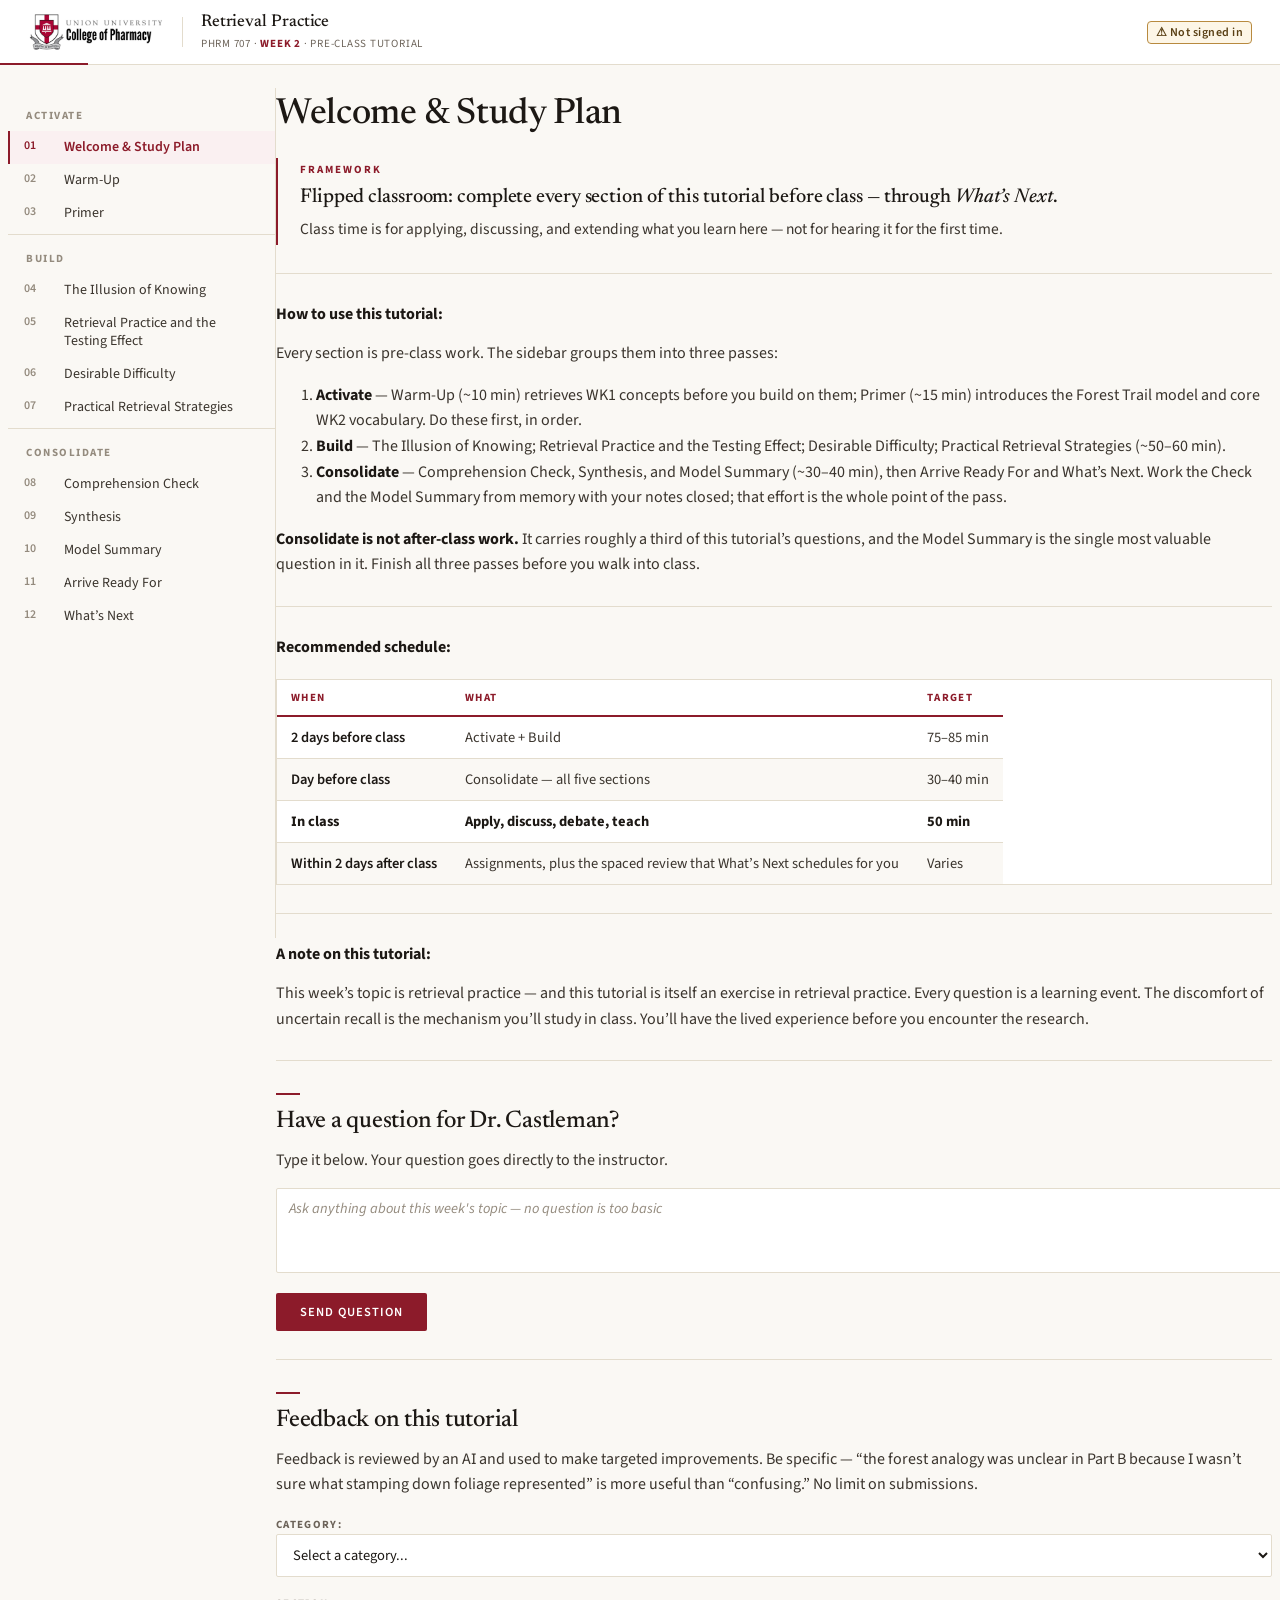
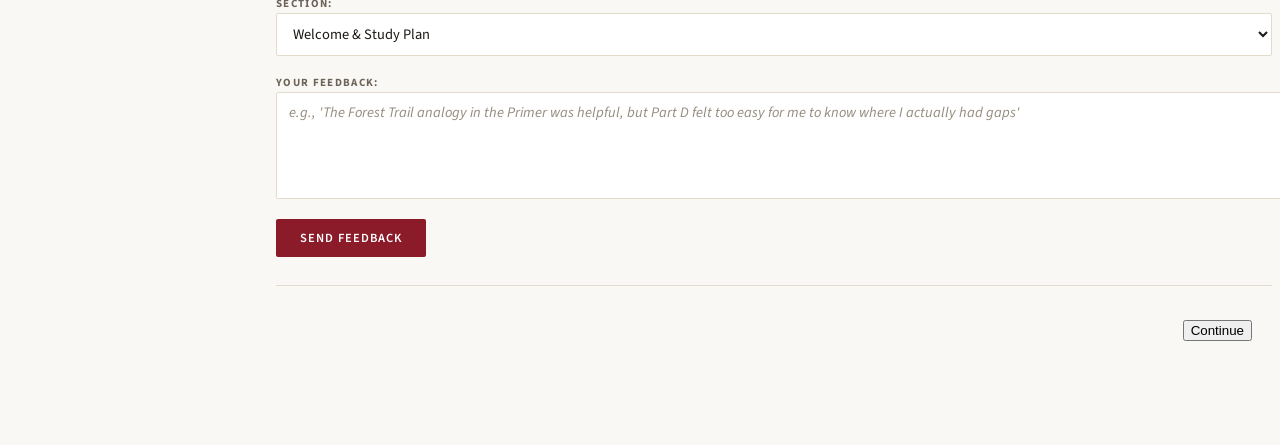
==== commit 68ee4486: "Add sidebar and section navigation to the static WK2 page Generates learnr's topic rail from the 12 " ====
--- a/docs/pass-wk2/index.html
+++ b/docs/pass-wk2/index.html
@@ -7,9 +7,132 @@
      privacy available. The token in the URL fragment gates LOGGING, not reading. -->
 <meta name="robots" content="noindex, nofollow">
 <title>WK2 — The Engine of Learning: Retrieval Practice</title>
+<!-- Order matters: the real stylesheet first, then layout-only rules that
+     replace what learnr's own (never-inlined) format CSS used to provide. -->
 <link rel="stylesheet" href="uucop-tutorial.css">
+<link rel="stylesheet" href="uucop-static-layout.css">
+<style type="text/css">code{white-space: pre;}</style>
+
+<style type="text/css">+
+  pre:not([class]) {+
+    background-color: white;+
+  }+
+</style>
+
+<style type="text/css">+
+.tabset-dropdown > .nav-tabs {+
+  display: inline-table;+
+  max-height: 500px;+
+  min-height: 44px;+
+  overflow-y: auto;+
+  border: 1px solid #ddd;+
+  border-radius: 4px;+
+}+
++
+.tabset-dropdown > .nav-tabs > li.active:before {+
+  content: "";+
+  font-family: 'Glyphicons Halflings';+
+  display: inline-block;+
+  padding: 10px;+
+  border-right: 1px solid #ddd;+
+}+
++
+.tabset-dropdown > .nav-tabs.nav-tabs-open > li.active:before {+
+  content: "&#xe258;";+
+  border: none;+
+}+
++
+.tabset-dropdown > .nav-tabs.nav-tabs-open:before {+
+  content: "";+
+  font-family: 'Glyphicons Halflings';+
+  display: inline-block;+
+  padding: 10px;+
+  border-right: 1px solid #ddd;+
+}+
++
+.tabset-dropdown > .nav-tabs > li.active {+
+  display: block;+
+}+
++
+.tabset-dropdown > .nav-tabs > li > a,+
+.tabset-dropdown > .nav-tabs > li > a:focus,+
+.tabset-dropdown > .nav-tabs > li > a:hover {+
+  border: none;+
+  display: inline-block;+
+  border-radius: 4px;+
+  background-color: transparent;+
+}+
++
+.tabset-dropdown > .nav-tabs.nav-tabs-open > li {+
+  display: block;+
+  float: none;+
+}+
++
+.tabset-dropdown > .nav-tabs > li {+
+  display: none;+
+}+
+</style>
+
 </head>
 <body class="uucop-static">
+<div class="uucop-shell">
+<div class="topicsList"><ul class="nav"><li class="topic"><a href="#section-welcome-study-plan">Welcome & Study Plan</a></li><li class="topic"><a href="#section-warm-up">Warm-Up</a></li><li class="topic"><a href="#section-primer">Primer</a></li><li class="topic"><a href="#section-the-illusion-of-knowing">The Illusion of Knowing</a></li><li class="topic"><a href="#section-retrieval-practice-and-the-testing-effect">Retrieval Practice and the Testing Effect</a></li><li class="topic"><a href="#section-desirable-difficulty">Desirable Difficulty</a></li><li class="topic"><a href="#section-practical-retrieval-strategies">Practical Retrieval Strategies</a></li><li class="topic"><a href="#section-comprehension-check">Comprehension Check</a></li><li class="topic"><a href="#section-synthesis">Synthesis</a></li><li class="topic"><a href="#section-model-summary">Model Summary</a></li><li class="topic"><a href="#section-arrive-ready-for">Arrive Ready For</a></li><li class="topic"><a href="#section-whats-next">What’s Next</a></li></ul></div>
 <a class="sr-only sr-only-focusable visually-hidden-focusable" href="#learnr-tutorial-content">Skip to Tutorial Content</a>
 <div class="pageContent band"> 
@@ -2553,6 +2676,7 @@
 
 </main><!-- bandContent page -->
 </div>
+</div>
 <script src="jquery.min.js"></script>
 <script src="uucop-static.js"></script>
 <script src="uucop-tutorial.js"></script>
--- a/docs/pass-wk2/uucop-static-layout.css
+++ b/docs/pass-wk2/uucop-static-layout.css
@@ -0,0 +1,101 @@
+/* uucop-static-layout.css — LAYOUT ONLY.
+ *
+ * learnr's own format CSS is linked from the learnr package at runtime and is
+ * never inlined into the prerendered .html (verified: the only <link> in it is
+ * to www/uucop-tutorial.css, and the three <style> blocks total ~1.2 KB). So a
+ * standalone page has no sidebar geometry and no section show/hide behaviour.
+ * This file supplies exactly that and nothing else.
+ *
+ * It sets NO colours, fonts, borders or spacing that uucop-tutorial.css owns.
+ * Everything visual still comes from the real stylesheet -- these are the rules
+ * that would otherwise come from learnr. Keep it that way: if a rule here would
+ * change how something LOOKS rather than where it sits, it belongs upstream.
+ */
+
+.uucop-shell {
+  display: grid;
+  grid-template-columns: 268px minmax(0, 1fr);
+  align-items: start;
+}
+
+/* EVERY child is placed explicitly. The shell holds more than the two columns:
+   pandoc emits a skip link, and uucop-tutorial.js injects its <header> as a
+   sibling of the content. Left to auto-placement those consume grid slots and
+   push .pageContent into the 268px column, where it renders full height but
+   narrow and underneath the rail -- a page that looks blank while every DOM
+   assertion still passes. */
+.uucop-shell > a.sr-only,
+.uucop-shell > header { grid-column: 1 / -1; grid-row: 1; }
+
+/* Sticky rail. uucop-tutorial.css already gives .topicsList its height,
+   background and right border; this only places and pins it. In learnr's DOM
+   `.topics` is the ARTICLE holding the sections, not the sidebar. */
+.uucop-shell > .topicsList {
+  grid-column: 1;
+  grid-row: 2;
+  position: sticky;
+  top: 64px;               /* clears the injected .uucop-header */
+  align-self: start;
+}
+
+/* learnr's own wrapper, already present in the prerendered html. */
+.uucop-shell > .pageContent {
+  grid-column: 2;
+  grid-row: 2;
+  min-width: 0;            /* lets wide tables scroll instead of stretching the grid */
+  padding-bottom: 6rem;
+}
+
+/* learnr's base CSS supplied these and is not in the standalone page. */
+.topicsList .nav { list-style: none; margin: 0; padding: 0; }
+.topicsList .nav > li > a { text-decoration: none; display: block; }
+
+/* Bootstrap's .sr-only. Without it pandoc's skip link renders as visible body
+   text at the top of the page. Still reachable by keyboard, which is its job. */
+.sr-only:not(:focus):not(:active),
+.visually-hidden-focusable:not(:focus):not(:active) {
+  position: absolute;
+  width: 1px; height: 1px;
+  padding: 0; margin: -1px;
+  overflow: hidden;
+  clip: rect(0, 0, 0, 0);
+  white-space: nowrap;
+  border: 0;
+}
+
+/* Section paging. learnr shows one topic at a time; hidden is the default so a
+   student never sees all twelve stacked before the JS runs. */
+.topics > .section.level2 { display: none; }
+.topics > .section.level2.uucop-active { display: block; }
+
+/* Wide content must scroll inside itself, never widen the page. */
+.topics table { display: block; overflow-x: auto; max-width: 100%; }
+.topics img,
+.topics svg { max-width: 100%; height: auto; }
+
+/* Continue control at the foot of each section, mirroring learnr's topicActions.
+   Deliberately reuses .btn/.btn-primary so uucop-tutorial.css styles it. */
+.uucop-topic-actions {
+  display: flex;
+  justify-content: flex-end;
+  gap: 10px;
+  margin: 34px 20px 0;
+}
+
+.topicsList .nav > li > a { cursor: pointer; }
+
+/* Keyboard focus must stay visible -- the rail is a primary navigation. */
+.topicsList .nav > li > a:focus-visible,
+.uucop-topic-actions .btn:focus-visible { outline: 2px solid currentColor; outline-offset: 2px; }
+
+@media (max-width: 860px) {
+  .uucop-shell { grid-template-columns: minmax(0, 1fr); }
+  /* Rail becomes a scrolling strip above the content rather than a column. */
+  .uucop-shell > .topicsList { grid-column: 1; grid-row: 2; position: static; }
+  .uucop-shell > .pageContent { grid-column: 1; grid-row: 3; }
+  .topicsList {
+    height: auto !important;
+    max-height: 42vh !important;
+    overflow-y: auto;
+  }
+}
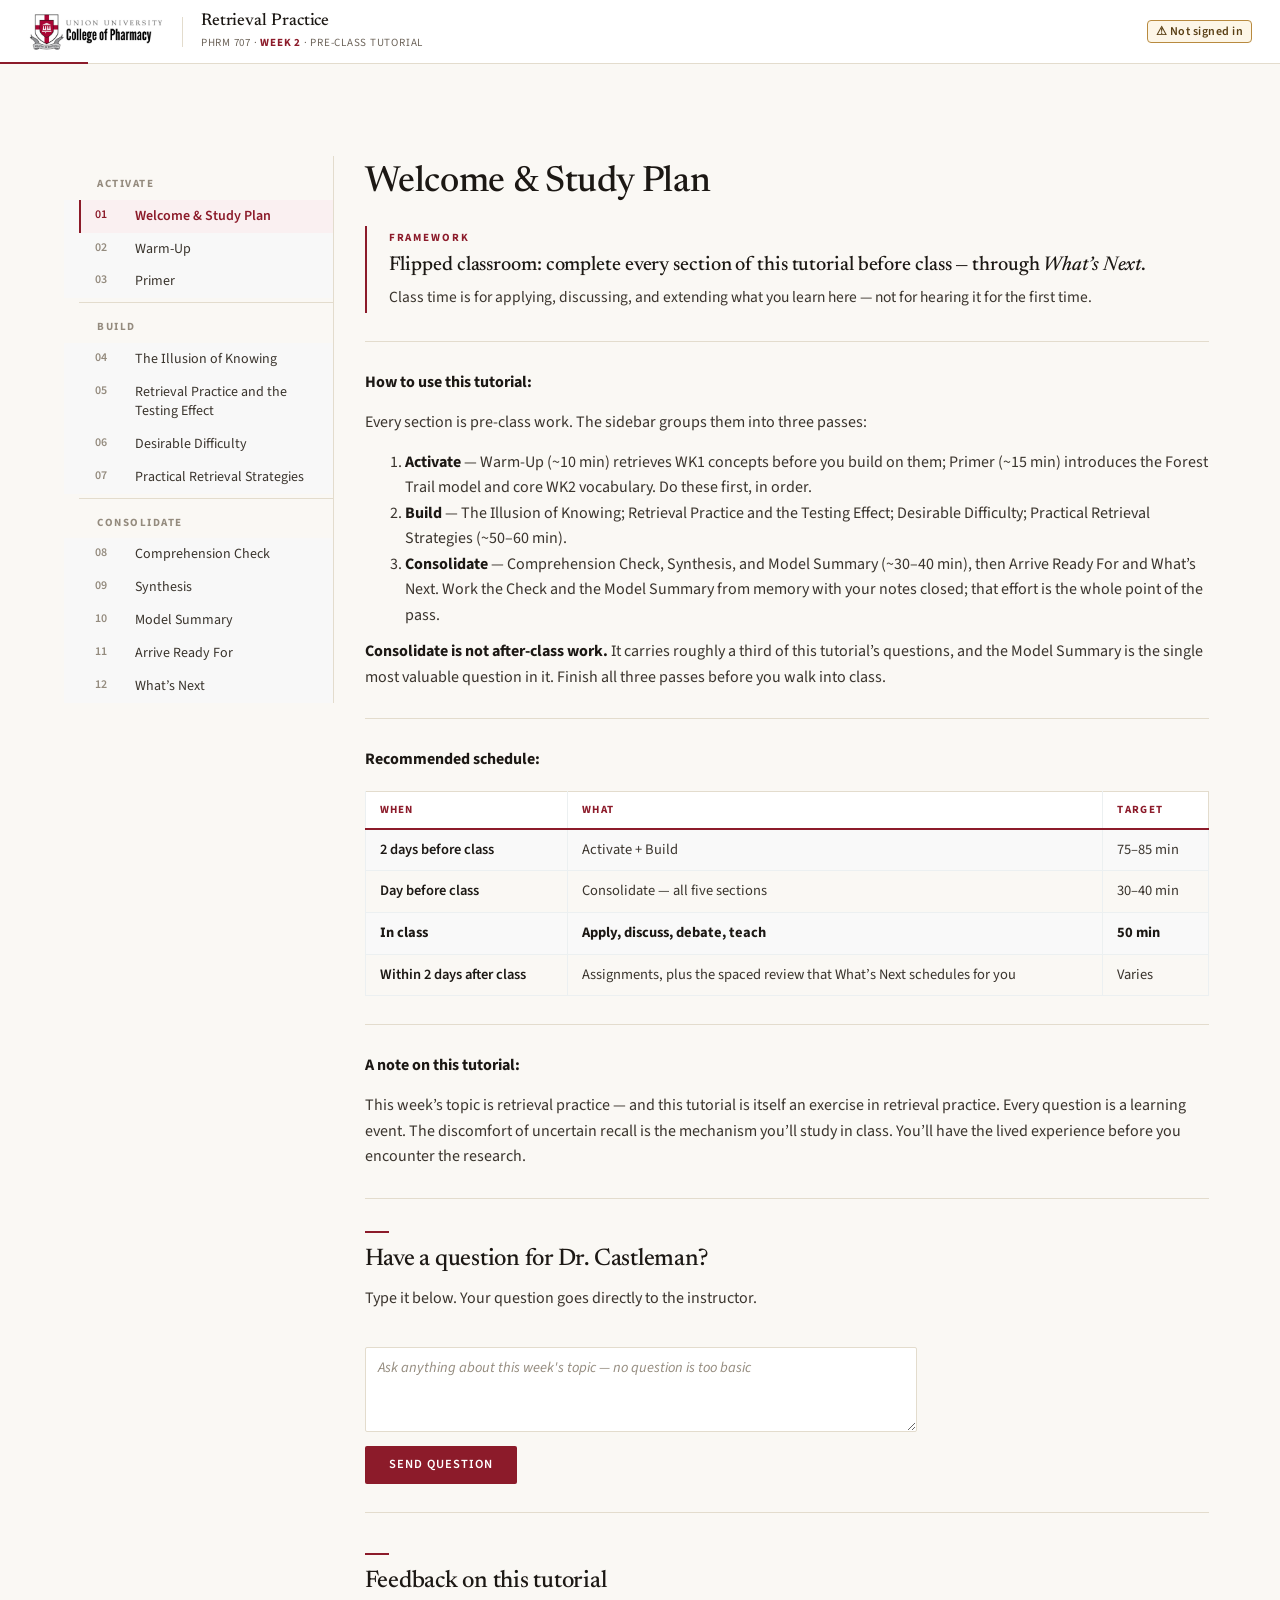
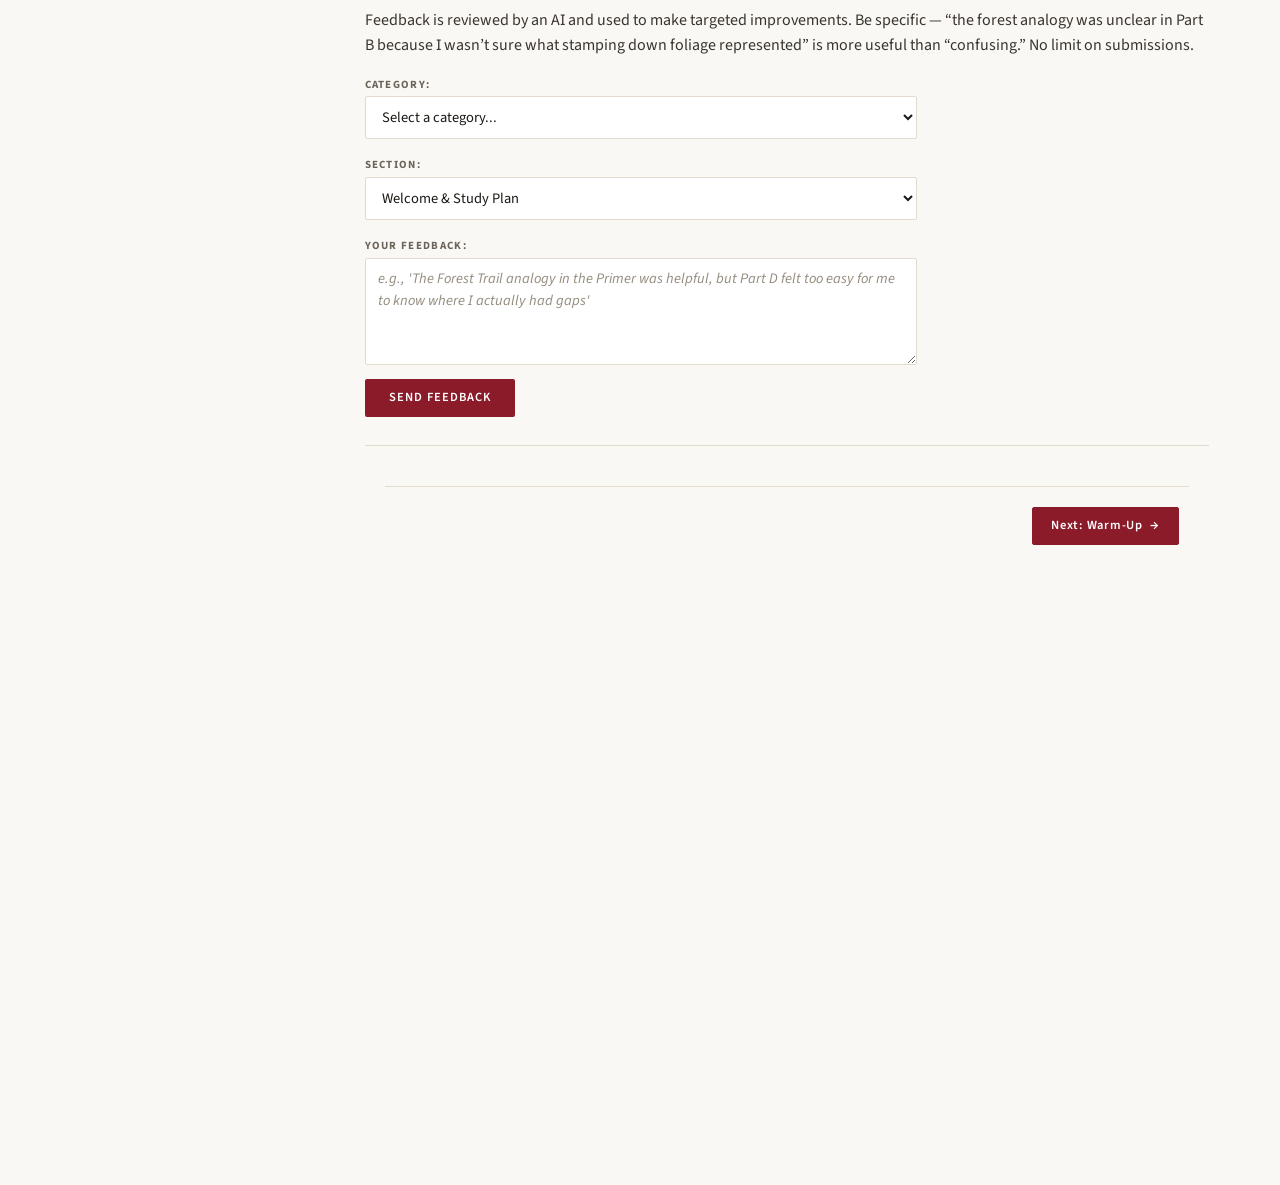
==== commit ee64c0a1: "Ship learnr's real CSS stack; fix layout, panels and section nav Compared the static page against th" ====
--- a/docs/pass-wk2/index.html
+++ b/docs/pass-wk2/index.html
@@ -7,8 +7,9 @@
      privacy available. The token in the URL fragment gates LOGGING, not reading. -->
 <meta name="robots" content="noindex, nofollow">
 <title>WK2 — The Engine of Learning: Retrieval Practice</title>
-<!-- Order matters: the real stylesheet first, then layout-only rules that
-     replace what learnr's own (never-inlined) format CSS used to provide. -->
+<link rel="stylesheet" href="flatly.min.css">
+<link rel="stylesheet" href="tutorial.css">
+<link rel="stylesheet" href="tutorial-format.css">
 <link rel="stylesheet" href="uucop-tutorial.css">
 <link rel="stylesheet" href="uucop-static-layout.css">
 <style type="text/css">code{white-space: pre;}</style>
@@ -130,9 +131,7 @@
 </style>
 
 </head>
-<body class="uucop-static">
-<div class="uucop-shell">
-<div class="topicsList"><ul class="nav"><li class="topic"><a href="#section-welcome-study-plan">Welcome & Study Plan</a></li><li class="topic"><a href="#section-warm-up">Warm-Up</a></li><li class="topic"><a href="#section-primer">Primer</a></li><li class="topic"><a href="#section-the-illusion-of-knowing">The Illusion of Knowing</a></li><li class="topic"><a href="#section-retrieval-practice-and-the-testing-effect">Retrieval Practice and the Testing Effect</a></li><li class="topic"><a href="#section-desirable-difficulty">Desirable Difficulty</a></li><li class="topic"><a href="#section-practical-retrieval-strategies">Practical Retrieval Strategies</a></li><li class="topic"><a href="#section-comprehension-check">Comprehension Check</a></li><li class="topic"><a href="#section-synthesis">Synthesis</a></li><li class="topic"><a href="#section-model-summary">Model Summary</a></li><li class="topic"><a href="#section-arrive-ready-for">Arrive Ready For</a></li><li class="topic"><a href="#section-whats-next">What’s Next</a></li></ul></div>
+<body class="tutorial-is-bs3 uucop-static">
 <a class="sr-only sr-only-focusable visually-hidden-focusable" href="#learnr-tutorial-content">Skip to Tutorial Content</a>
 <div class="pageContent band"> 
@@ -2668,6 +2667,20 @@
 
 </div> <!-- topicsPositioner --> 
+<div class="topicsList"><ul class="nav">
+<li class="topic"><a href="#section-welcome-study-plan">Welcome &amp; Study Plan</a></li>
+<li class="topic"><a href="#section-warm-up">Warm-Up</a></li>
+<li class="topic"><a href="#section-primer">Primer</a></li>
+<li class="topic"><a href="#section-the-illusion-of-knowing">The Illusion of Knowing</a></li>
+<li class="topic"><a href="#section-retrieval-practice-and-the-testing-effect">Retrieval Practice and the Testing Effect</a></li>
+<li class="topic"><a href="#section-desirable-difficulty">Desirable Difficulty</a></li>
+<li class="topic"><a href="#section-practical-retrieval-strategies">Practical Retrieval Strategies</a></li>
+<li class="topic"><a href="#section-comprehension-check">Comprehension Check</a></li>
+<li class="topic"><a href="#section-synthesis">Synthesis</a></li>
+<li class="topic"><a href="#section-model-summary">Model Summary</a></li>
+<li class="topic"><a href="#section-arrive-ready-for">Arrive Ready For</a></li>
+<li class="topic"><a href="#section-whats-next">What’s Next</a></li>
+</ul></div>
 </div> <!-- topicsContainer --> 
 @@ -2675,7 +2688,6 @@
  
 </main><!-- bandContent page -->
-</div>
 </div>
 <script src="jquery.min.js"></script>
 <script src="uucop-static.js"></script>
--- a/docs/pass-wk2/flatly.min.css
+++ b/docs/pass-wk2/flatly.min.css
@@ -0,0 +1,30 @@
+@font-face {
+  font-family: 'Lato';
+  font-style: normal;
+  font-weight: 400;
+  src: url(fonts/Lato.ttf) format('truetype');
+}
+@font-face {
+  font-family: 'Lato';
+  font-style: normal;
+  font-weight: 700;
+  src: url(fonts/LatoBold.ttf) format('truetype');
+}
+@font-face {
+  font-family: 'Lato';
+  font-style: italic;
+  font-weight: 400;
+  src: url(fonts/LatoItalic.ttf) format('truetype');
+}
+
+/*!
+ * bootswatch v3.3.6
+ * Homepage: http://bootswatch.com
+ * Copyright 2012-2015 Thomas Park
+ * Licensed under MIT
+ * Based on Bootstrap
+*//*!
+ * Bootstrap v3.3.6 (http://getbootstrap.com)
+ * Copyright 2011-2015 Twitter, Inc.
+ * Licensed under MIT (https://github.com/twbs/bootstrap/blob/master/LICENSE)
+ *//*! normalize.css v3.0.3 | MIT License | github.com/necolas/normalize.css */html{font-family:sans-serif;-ms-text-size-adjust:100%;-webkit-text-size-adjust:100%}body{margin:0}article,aside,details,figcaption,figure,footer,header,hgroup,main,menu,nav,section,summary{display:block}audio,canvas,progress,video{display:inline-block;vertical-align:baseline}audio:not([controls]){display:none;height:0}[hidden],template{display:none}a{background-color:transparent}a:active,a:hover{outline:0}abbr[title]{border-bottom:1px dotted}b,strong{font-weight:bold}dfn{font-style:italic}h1{font-size:2em;margin:0.67em 0}mark{background:#ff0;color:#000}small{font-size:80%}sub,sup{font-size:75%;line-height:0;position:relative;vertical-align:baseline}sup{top:-0.5em}sub{bottom:-0.25em}img{border:0}svg:not(:root){overflow:hidden}figure{margin:1em 40px}hr{-webkit-box-sizing:content-box;-moz-box-sizing:content-box;box-sizing:content-box;height:0}pre{overflow:auto}code,kbd,pre,samp{font-family:monospace, monospace;font-size:1em}button,input,optgroup,select,textarea{color:inherit;font:inherit;margin:0}button{overflow:visible}button,select{text-transform:none}button,html input[type="button"],input[type="reset"],input[type="submit"]{-webkit-appearance:button;cursor:pointer}button[disabled],html input[disabled]{cursor:default}button::-moz-focus-inner,input::-moz-focus-inner{border:0;padding:0}input{line-height:normal}input[type="checkbox"],input[type="radio"]{-webkit-box-sizing:border-box;-moz-box-sizing:border-box;box-sizing:border-box;padding:0}input[type="number"]::-webkit-inner-spin-button,input[type="number"]::-webkit-outer-spin-button{height:auto}input[type="search"]{-webkit-appearance:textfield;-webkit-box-sizing:content-box;-moz-box-sizing:content-box;box-sizing:content-box}input[type="search"]::-webkit-search-cancel-button,input[type="search"]::-webkit-search-decoration{-webkit-appearance:none}fieldset{border:1px solid #c0c0c0;margin:0 2px;padding:0.35em 0.625em 0.75em}legend{border:0;padding:0}textarea{overflow:auto}optgroup{font-weight:bold}table{border-collapse:collapse;border-spacing:0}td,th{padding:0}/*! Source: https://github.com/h5bp/html5-boilerplate/blob/master/src/css/main.css */@media print{*,*:before,*:after{background:transparent !important;color:#000 !important;-webkit-box-shadow:none !important;box-shadow:none !important;text-shadow:none !important}a,a:visited{text-decoration:underline}a[href]:after{content:" (" attr(href) ")"}abbr[title]:after{content:" (" attr(title) ")"}a[href^="#"]:after,a[href^="javascript:"]:after{content:""}pre,blockquote{border:1px solid #999;page-break-inside:avoid}thead{display:table-header-group}tr,img{page-break-inside:avoid}img{max-width:100% !important}p,h2,h3{orphans:3;widows:3}h2,h3{page-break-after:avoid}.navbar{display:none}.btn>.caret,.dropup>.btn>.caret{border-top-color:#000 !important}.label{border:1px solid #000}.table{border-collapse:collapse !important}.table td,.table th{background-color:#fff !important}.table-bordered th,.table-bordered td{border:1px solid #ddd !important}}@font-face{font-family:'Glyphicons Halflings';src:url('../fonts/glyphicons-halflings-regular.eot');src:url('../fonts/glyphicons-halflings-regular.eot?#iefix') format('embedded-opentype'),url('../fonts/glyphicons-halflings-regular.woff') format('woff'),url('../fonts/glyphicons-halflings-regular.ttf') format('truetype'),url('../fonts/glyphicons-halflings-regular.svg#glyphicons_halflingsregular') format('svg')}.glyphicon{position:relative;top:1px;display:inline-block;font-family:'Glyphicons Halflings';font-style:normal;font-weight:normal;line-height:1;-webkit-font-smoothing:antialiased;-moz-osx-font-smoothing:grayscale}.glyphicon-asterisk:before{content:"\002a"}.glyphicon-plus:before{content:"\002b"}.glyphicon-euro:before,.glyphicon-eur:before{content:"\20ac"}.glyphicon-minus:before{content:"\2212"}.glyphicon-cloud:before{content:"\2601"}.glyphicon-envelope:before{content:"\2709"}.glyphicon-pencil:before{content:"\270f"}.glyphicon-glass:before{content:"\e001"}.glyphicon-music:before{content:"\e002"}.glyphicon-search:before{content:"\e003"}.glyphicon-heart:before{content:"\e005"}.glyphicon-star:before{content:"\e006"}.glyphicon-star-empty:before{content:"\e007"}.glyphicon-user:before{content:"\e008"}.glyphicon-film:before{content:"\e009"}.glyphicon-th-large:before{content:"\e010"}.glyphicon-th:before{content:"\e011"}.glyphicon-th-list:before{content:"\e012"}.glyphicon-ok:before{content:"\e013"}.glyphicon-remove:before{content:"\e014"}.glyphicon-zoom-in:before{content:"\e015"}.glyphicon-zoom-out:before{content:"\e016"}.glyphicon-off:before{content:"\e017"}.glyphicon-signal:before{content:"\e018"}.glyphicon-cog:before{content:"\e019"}.glyphicon-trash:before{content:"\e020"}.glyphicon-home:before{content:"\e021"}.glyphicon-file:before{content:"\e022"}.glyphicon-time:before{content:"\e023"}.glyphicon-road:before{content:"\e024"}.glyphicon-download-alt:before{content:"\e025"}.glyphicon-download:before{content:"\e026"}.glyphicon-upload:before{content:"\e027"}.glyphicon-inbox:before{content:"\e028"}.glyphicon-play-circle:before{content:"\e029"}.glyphicon-repeat:before{content:"\e030"}.glyphicon-refresh:before{content:"\e031"}.glyphicon-list-alt:before{content:"\e032"}.glyphicon-lock:before{content:"\e033"}.glyphicon-flag:before{content:"\e034"}.glyphicon-headphones:before{content:"\e035"}.glyphicon-volume-off:before{content:"\e036"}.glyphicon-volume-down:before{content:"\e037"}.glyphicon-volume-up:before{content:"\e038"}.glyphicon-qrcode:before{content:"\e039"}.glyphicon-barcode:before{content:"\e040"}.glyphicon-tag:before{content:"\e041"}.glyphicon-tags:before{content:"\e042"}.glyphicon-book:before{content:"\e043"}.glyphicon-bookmark:before{content:"\e044"}.glyphicon-print:before{content:"\e045"}.glyphicon-camera:before{content:"\e046"}.glyphicon-font:before{content:"\e047"}.glyphicon-bold:before{content:"\e048"}.glyphicon-italic:before{content:"\e049"}.glyphicon-text-height:before{content:"\e050"}.glyphicon-text-width:before{content:"\e051"}.glyphicon-align-left:before{content:"\e052"}.glyphicon-align-center:before{content:"\e053"}.glyphicon-align-right:before{content:"\e054"}.glyphicon-align-justify:before{content:"\e055"}.glyphicon-list:before{content:"\e056"}.glyphicon-indent-left:before{content:"\e057"}.glyphicon-indent-right:before{content:"\e058"}.glyphicon-facetime-video:before{content:"\e059"}.glyphicon-picture:before{content:"\e060"}.glyphicon-map-marker:before{content:"\e062"}.glyphicon-adjust:before{content:"\e063"}.glyphicon-tint:before{content:"\e064"}.glyphicon-edit:before{content:"\e065"}.glyphicon-share:before{content:"\e066"}.glyphicon-check:before{content:"\e067"}.glyphicon-move:before{content:"\e068"}.glyphicon-step-backward:before{content:"\e069"}.glyphicon-fast-backward:before{content:"\e070"}.glyphicon-backward:before{content:"\e071"}.glyphicon-play:before{content:"\e072"}.glyphicon-pause:before{content:"\e073"}.glyphicon-stop:before{content:"\e074"}.glyphicon-forward:before{content:"\e075"}.glyphicon-fast-forward:before{content:"\e076"}.glyphicon-step-forward:before{content:"\e077"}.glyphicon-eject:before{content:"\e078"}.glyphicon-chevron-left:before{content:"\e079"}.glyphicon-chevron-right:before{content:"\e080"}.glyphicon-plus-sign:before{content:"\e081"}.glyphicon-minus-sign:before{content:"\e082"}.glyphicon-remove-sign:before{content:"\e083"}.glyphicon-ok-sign:before{content:"\e084"}.glyphicon-question-sign:before{content:"\e085"}.glyphicon-info-sign:before{content:"\e086"}.glyphicon-screenshot:before{content:"\e087"}.glyphicon-remove-circle:before{content:"\e088"}.glyphicon-ok-circle:before{content:"\e089"}.glyphicon-ban-circle:before{content:"\e090"}.glyphicon-arrow-left:before{content:"\e091"}.glyphicon-arrow-right:before{content:"\e092"}.glyphicon-arrow-up:before{content:"\e093"}.glyphicon-arrow-down:before{content:"\e094"}.glyphicon-share-alt:before{content:"\e095"}.glyphicon-resize-full:before{content:"\e096"}.glyphicon-resize-small:before{content:"\e097"}.glyphicon-exclamation-sign:before{content:"\e101"}.glyphicon-gift:before{content:"\e102"}.glyphicon-leaf:before{content:"\e103"}.glyphicon-fire:before{content:"\e104"}.glyphicon-eye-open:before{content:"\e105"}.glyphicon-eye-close:before{content:"\e106"}.glyphicon-warning-sign:before{content:"\e107"}.glyphicon-plane:before{content:"\e108"}.glyphicon-calendar:before{content:"\e109"}.glyphicon-random:before{content:"\e110"}.glyphicon-comment:before{content:"\e111"}.glyphicon-magnet:before{content:"\e112"}.glyphicon-chevron-up:before{content:"\e113"}.glyphicon-chevron-down:before{content:"\e114"}.glyphicon-retweet:before{content:"\e115"}.glyphicon-shopping-cart:before{content:"\e116"}.glyphicon-folder-close:before{content:"\e117"}.glyphicon-folder-open:before{content:"\e118"}.glyphicon-resize-vertical:before{content:"\e119"}.glyphicon-resize-horizontal:before{content:"\e120"}.glyphicon-hdd:before{content:"\e121"}.glyphicon-bullhorn:before{content:"\e122"}.glyphicon-bell:before{content:"\e123"}.glyphicon-certificate:before{content:"\e124"}.glyphicon-thumbs-up:before{content:"\e125"}.glyphicon-thumbs-down:before{content:"\e126"}.glyphicon-hand-right:before{content:"\e127"}.glyphicon-hand-left:before{content:"\e128"}.glyphicon-hand-up:before{content:"\e129"}.glyphicon-hand-down:before{content:"\e130"}.glyphicon-circle-arrow-right:before{content:"\e131"}.glyphicon-circle-arrow-left:before{content:"\e132"}.glyphicon-circle-arrow-up:before{content:"\e133"}.glyphicon-circle-arrow-down:before{content:"\e134"}.glyphicon-globe:before{content:"\e135"}.glyphicon-wrench:before{content:"\e136"}.glyphicon-tasks:before{content:"\e137"}.glyphicon-filter:before{content:"\e138"}.glyphicon-briefcase:before{content:"\e139"}.glyphicon-fullscreen:before{content:"\e140"}.glyphicon-dashboard:before{content:"\e141"}.glyphicon-paperclip:before{content:"\e142"}.glyphicon-heart-empty:before{content:"\e143"}.glyphicon-link:before{content:"\e144"}.glyphicon-phone:before{content:"\e145"}.glyphicon-pushpin:before{content:"\e146"}.glyphicon-usd:before{content:"\e148"}.glyphicon-gbp:before{content:"\e149"}.glyphicon-sort:before{content:"\e150"}.glyphicon-sort-by-alphabet:before{content:"\e151"}.glyphicon-sort-by-alphabet-alt:before{content:"\e152"}.glyphicon-sort-by-order:before{content:"\e153"}.glyphicon-sort-by-order-alt:before{content:"\e154"}.glyphicon-sort-by-attributes:before{content:"\e155"}.glyphicon-sort-by-attributes-alt:before{content:"\e156"}.glyphicon-unchecked:before{content:"\e157"}.glyphicon-expand:before{content:"\e158"}.glyphicon-collapse-down:before{content:"\e159"}.glyphicon-collapse-up:before{content:"\e160"}.glyphicon-log-in:before{content:"\e161"}.glyphicon-flash:before{content:"\e162"}.glyphicon-log-out:before{content:"\e163"}.glyphicon-new-window:before{content:"\e164"}.glyphicon-record:before{content:"\e165"}.glyphicon-save:before{content:"\e166"}.glyphicon-open:before{content:"\e167"}.glyphicon-saved:before{content:"\e168"}.glyphicon-import:before{content:"\e169"}.glyphicon-export:before{content:"\e170"}.glyphicon-send:before{content:"\e171"}.glyphicon-floppy-disk:before{content:"\e172"}.glyphicon-floppy-saved:before{content:"\e173"}.glyphicon-floppy-remove:before{content:"\e174"}.glyphicon-floppy-save:before{content:"\e175"}.glyphicon-floppy-open:before{content:"\e176"}.glyphicon-credit-card:before{content:"\e177"}.glyphicon-transfer:before{content:"\e178"}.glyphicon-cutlery:before{content:"\e179"}.glyphicon-header:before{content:"\e180"}.glyphicon-compressed:before{content:"\e181"}.glyphicon-earphone:before{content:"\e182"}.glyphicon-phone-alt:before{content:"\e183"}.glyphicon-tower:before{content:"\e184"}.glyphicon-stats:before{content:"\e185"}.glyphicon-sd-video:before{content:"\e186"}.glyphicon-hd-video:before{content:"\e187"}.glyphicon-subtitles:before{content:"\e188"}.glyphicon-sound-stereo:before{content:"\e189"}.glyphicon-sound-dolby:before{content:"\e190"}.glyphicon-sound-5-1:before{content:"\e191"}.glyphicon-sound-6-1:before{content:"\e192"}.glyphicon-sound-7-1:before{content:"\e193"}.glyphicon-copyright-mark:before{content:"\e194"}.glyphicon-registration-mark:before{content:"\e195"}.glyphicon-cloud-download:before{content:"\e197"}.glyphicon-cloud-upload:before{content:"\e198"}.glyphicon-tree-conifer:before{content:"\e199"}.glyphicon-tree-deciduous:before{content:"\e200"}.glyphicon-cd:before{content:"\e201"}.glyphicon-save-file:before{content:"\e202"}.glyphicon-open-file:before{content:"\e203"}.glyphicon-level-up:before{content:"\e204"}.glyphicon-copy:before{content:"\e205"}.glyphicon-paste:before{content:"\e206"}.glyphicon-alert:before{content:"\e209"}.glyphicon-equalizer:before{content:"\e210"}.glyphicon-king:before{content:"\e211"}.glyphicon-queen:before{content:"\e212"}.glyphicon-pawn:before{content:"\e213"}.glyphicon-bishop:before{content:"\e214"}.glyphicon-knight:before{content:"\e215"}.glyphicon-baby-formula:before{content:"\e216"}.glyphicon-tent:before{content:"\26fa"}.glyphicon-blackboard:before{content:"\e218"}.glyphicon-bed:before{content:"\e219"}.glyphicon-apple:before{content:"\f8ff"}.glyphicon-erase:before{content:"\e221"}.glyphicon-hourglass:before{content:"\231b"}.glyphicon-lamp:before{content:"\e223"}.glyphicon-duplicate:before{content:"\e224"}.glyphicon-piggy-bank:before{content:"\e225"}.glyphicon-scissors:before{content:"\e226"}.glyphicon-bitcoin:before{content:"\e227"}.glyphicon-btc:before{content:"\e227"}.glyphicon-xbt:before{content:"\e227"}.glyphicon-yen:before{content:"\00a5"}.glyphicon-jpy:before{content:"\00a5"}.glyphicon-ruble:before{content:"\20bd"}.glyphicon-rub:before{content:"\20bd"}.glyphicon-scale:before{content:"\e230"}.glyphicon-ice-lolly:before{content:"\e231"}.glyphicon-ice-lolly-tasted:before{content:"\e232"}.glyphicon-education:before{content:"\e233"}.glyphicon-option-horizontal:before{content:"\e234"}.glyphicon-option-vertical:before{content:"\e235"}.glyphicon-menu-hamburger:before{content:"\e236"}.glyphicon-modal-window:before{content:"\e237"}.glyphicon-oil:before{content:"\e238"}.glyphicon-grain:before{content:"\e239"}.glyphicon-sunglasses:before{content:"\e240"}.glyphicon-text-size:before{content:"\e241"}.glyphicon-text-color:before{content:"\e242"}.glyphicon-text-background:before{content:"\e243"}.glyphicon-object-align-top:before{content:"\e244"}.glyphicon-object-align-bottom:before{content:"\e245"}.glyphicon-object-align-horizontal:before{content:"\e246"}.glyphicon-object-align-left:before{content:"\e247"}.glyphicon-object-align-vertical:before{content:"\e248"}.glyphicon-object-align-right:before{content:"\e249"}.glyphicon-triangle-right:before{content:"\e250"}.glyphicon-triangle-left:before{content:"\e251"}.glyphicon-triangle-bottom:before{content:"\e252"}.glyphicon-triangle-top:before{content:"\e253"}.glyphicon-console:before{content:"\e254"}.glyphicon-superscript:before{content:"\e255"}.glyphicon-subscript:before{content:"\e256"}.glyphicon-menu-left:before{content:"\e257"}.glyphicon-menu-right:before{content:"\e258"}.glyphicon-menu-down:before{content:"\e259"}.glyphicon-menu-up:before{content:"\e260"}*{-webkit-box-sizing:border-box;-moz-box-sizing:border-box;box-sizing:border-box}*:before,*:after{-webkit-box-sizing:border-box;-moz-box-sizing:border-box;box-sizing:border-box}html{font-size:10px;-webkit-tap-highlight-color:rgba(0,0,0,0)}body{font-family:"Lato","Helvetica Neue",Helvetica,Arial,sans-serif;font-size:15px;line-height:1.42857143;color:#2c3e50;background-color:#ffffff}input,button,select,textarea{font-family:inherit;font-size:inherit;line-height:inherit}a{color:#18bc9c;text-decoration:none}a:hover,a:focus{color:#18bc9c;text-decoration:underline}a:focus{outline:thin dotted;outline:5px auto -webkit-focus-ring-color;outline-offset:-2px}figure{margin:0}img{vertical-align:middle}.img-responsive,.thumbnail>img,.thumbnail a>img,.carousel-inner>.item>img,.carousel-inner>.item>a>img{display:block;max-width:100%;height:auto}.img-rounded{border-radius:6px}.img-thumbnail{padding:4px;line-height:1.42857143;background-color:#ffffff;border:1px solid #ecf0f1;border-radius:4px;-webkit-transition:all .2s ease-in-out;-o-transition:all .2s ease-in-out;transition:all .2s ease-in-out;display:inline-block;max-width:100%;height:auto}.img-circle{border-radius:50%}hr{margin-top:21px;margin-bottom:21px;border:0;border-top:1px solid #ecf0f1}.sr-only{position:absolute;width:1px;height:1px;margin:-1px;padding:0;overflow:hidden;clip:rect(0, 0, 0, 0);border:0}.sr-only-focusable:active,.sr-only-focusable:focus{position:static;width:auto;height:auto;margin:0;overflow:visible;clip:auto}[role="button"]{cursor:pointer}h1,h2,h3,h4,h5,h6,.h1,.h2,.h3,.h4,.h5,.h6{font-family:"Lato","Helvetica Neue",Helvetica,Arial,sans-serif;font-weight:400;line-height:1.1;color:inherit}h1 small,h2 small,h3 small,h4 small,h5 small,h6 small,.h1 small,.h2 small,.h3 small,.h4 small,.h5 small,.h6 small,h1 .small,h2 .small,h3 .small,h4 .small,h5 .small,h6 .small,.h1 .small,.h2 .small,.h3 .small,.h4 .small,.h5 .small,.h6 .small{font-weight:normal;line-height:1;color:#b4bcc2}h1,.h1,h2,.h2,h3,.h3{margin-top:21px;margin-bottom:10.5px}h1 small,.h1 small,h2 small,.h2 small,h3 small,.h3 small,h1 .small,.h1 .small,h2 .small,.h2 .small,h3 .small,.h3 .small{font-size:65%}h4,.h4,h5,.h5,h6,.h6{margin-top:10.5px;margin-bottom:10.5px}h4 small,.h4 small,h5 small,.h5 small,h6 small,.h6 small,h4 .small,.h4 .small,h5 .small,.h5 .small,h6 .small,.h6 .small{font-size:75%}h1,.h1{font-size:39px}h2,.h2{font-size:32px}h3,.h3{font-size:26px}h4,.h4{font-size:19px}h5,.h5{font-size:15px}h6,.h6{font-size:13px}p{margin:0 0 10.5px}.lead{margin-bottom:21px;font-size:17px;font-weight:300;line-height:1.4}@media (min-width:768px){.lead{font-size:22.5px}}small,.small{font-size:86%}mark,.mark{background-color:#f39c12;padding:.2em}.text-left{text-align:left}.text-right{text-align:right}.text-center{text-align:center}.text-justify{text-align:justify}.text-nowrap{white-space:nowrap}.text-lowercase{text-transform:lowercase}.text-uppercase{text-transform:uppercase}.text-capitalize{text-transform:capitalize}.text-muted{color:#b4bcc2}.text-primary{color:#2c3e50}a.text-primary:hover,a.text-primary:focus{color:#1a242f}.text-success{color:#ffffff}a.text-success:hover,a.text-success:focus{color:#e6e6e6}.text-info{color:#ffffff}a.text-info:hover,a.text-info:focus{color:#e6e6e6}.text-warning{color:#ffffff}a.text-warning:hover,a.text-warning:focus{color:#e6e6e6}.text-danger{color:#ffffff}a.text-danger:hover,a.text-danger:focus{color:#e6e6e6}.bg-primary{color:#fff;background-color:#2c3e50}a.bg-primary:hover,a.bg-primary:focus{background-color:#1a242f}.bg-success{background-color:#18bc9c}a.bg-success:hover,a.bg-success:focus{background-color:#128f76}.bg-info{background-color:#3498db}a.bg-info:hover,a.bg-info:focus{background-color:#217dbb}.bg-warning{background-color:#f39c12}a.bg-warning:hover,a.bg-warning:focus{background-color:#c87f0a}.bg-danger{background-color:#e74c3c}a.bg-danger:hover,a.bg-danger:focus{background-color:#d62c1a}.page-header{padding-bottom:9.5px;margin:42px 0 21px;border-bottom:1px solid transparent}ul,ol{margin-top:0;margin-bottom:10.5px}ul ul,ol ul,ul ol,ol ol{margin-bottom:0}.list-unstyled{padding-left:0;list-style:none}.list-inline{padding-left:0;list-style:none;margin-left:-5px}.list-inline>li{display:inline-block;padding-left:5px;padding-right:5px}dl{margin-top:0;margin-bottom:21px}dt,dd{line-height:1.42857143}dt{font-weight:bold}dd{margin-left:0}@media (min-width:768px){.dl-horizontal dt{float:left;width:160px;clear:left;text-align:right;overflow:hidden;text-overflow:ellipsis;white-space:nowrap}.dl-horizontal dd{margin-left:180px}}abbr[title],abbr[data-original-title]{cursor:help;border-bottom:1px dotted #b4bcc2}.initialism{font-size:90%;text-transform:uppercase}blockquote{padding:10.5px 21px;margin:0 0 21px;font-size:18.75px;border-left:5px solid #ecf0f1}blockquote p:last-child,blockquote ul:last-child,blockquote ol:last-child{margin-bottom:0}blockquote footer,blockquote small,blockquote .small{display:block;font-size:80%;line-height:1.42857143;color:#b4bcc2}blockquote footer:before,blockquote small:before,blockquote .small:before{content:'\2014 \00A0'}.blockquote-reverse,blockquote.pull-right{padding-right:15px;padding-left:0;border-right:5px solid #ecf0f1;border-left:0;text-align:right}.blockquote-reverse footer:before,blockquote.pull-right footer:before,.blockquote-reverse small:before,blockquote.pull-right small:before,.blockquote-reverse .small:before,blockquote.pull-right .small:before{content:''}.blockquote-reverse footer:after,blockquote.pull-right footer:after,.blockquote-reverse small:after,blockquote.pull-right small:after,.blockquote-reverse .small:after,blockquote.pull-right .small:after{content:'\00A0 \2014'}address{margin-bottom:21px;font-style:normal;line-height:1.42857143}code,kbd,pre,samp{font-family:monospace}code{padding:2px 4px;font-size:90%;color:#c7254e;background-color:#f9f2f4;border-radius:4px}kbd{padding:2px 4px;font-size:90%;color:#ffffff;background-color:#333333;border-radius:3px;-webkit-box-shadow:inset 0 -1px 0 rgba(0,0,0,0.25);box-shadow:inset 0 -1px 0 rgba(0,0,0,0.25)}kbd kbd{padding:0;font-size:100%;font-weight:bold;-webkit-box-shadow:none;box-shadow:none}pre{display:block;padding:10px;margin:0 0 10.5px;font-size:14px;line-height:1.42857143;word-break:break-all;word-wrap:break-word;color:#7b8a8b;background-color:#ecf0f1;border:1px solid #cccccc;border-radius:4px}pre code{padding:0;font-size:inherit;color:inherit;white-space:pre-wrap;background-color:transparent;border-radius:0}.pre-scrollable{max-height:340px;overflow-y:scroll}.container{margin-right:auto;margin-left:auto;padding-left:15px;padding-right:15px}@media (min-width:768px){.container{width:750px}}@media (min-width:992px){.container{width:970px}}@media (min-width:1200px){.container{width:1170px}}.container-fluid{margin-right:auto;margin-left:auto;padding-left:15px;padding-right:15px}.row{margin-left:-15px;margin-right:-15px}.col-xs-1,.col-sm-1,.col-md-1,.col-lg-1,.col-xs-2,.col-sm-2,.col-md-2,.col-lg-2,.col-xs-3,.col-sm-3,.col-md-3,.col-lg-3,.col-xs-4,.col-sm-4,.col-md-4,.col-lg-4,.col-xs-5,.col-sm-5,.col-md-5,.col-lg-5,.col-xs-6,.col-sm-6,.col-md-6,.col-lg-6,.col-xs-7,.col-sm-7,.col-md-7,.col-lg-7,.col-xs-8,.col-sm-8,.col-md-8,.col-lg-8,.col-xs-9,.col-sm-9,.col-md-9,.col-lg-9,.col-xs-10,.col-sm-10,.col-md-10,.col-lg-10,.col-xs-11,.col-sm-11,.col-md-11,.col-lg-11,.col-xs-12,.col-sm-12,.col-md-12,.col-lg-12{position:relative;min-height:1px;padding-left:15px;padding-right:15px}.col-xs-1,.col-xs-2,.col-xs-3,.col-xs-4,.col-xs-5,.col-xs-6,.col-xs-7,.col-xs-8,.col-xs-9,.col-xs-10,.col-xs-11,.col-xs-12{float:left}.col-xs-12{width:100%}.col-xs-11{width:91.66666667%}.col-xs-10{width:83.33333333%}.col-xs-9{width:75%}.col-xs-8{width:66.66666667%}.col-xs-7{width:58.33333333%}.col-xs-6{width:50%}.col-xs-5{width:41.66666667%}.col-xs-4{width:33.33333333%}.col-xs-3{width:25%}.col-xs-2{width:16.66666667%}.col-xs-1{width:8.33333333%}.col-xs-pull-12{right:100%}.col-xs-pull-11{right:91.66666667%}.col-xs-pull-10{right:83.33333333%}.col-xs-pull-9{right:75%}.col-xs-pull-8{right:66.66666667%}.col-xs-pull-7{right:58.33333333%}.col-xs-pull-6{right:50%}.col-xs-pull-5{right:41.66666667%}.col-xs-pull-4{right:33.33333333%}.col-xs-pull-3{right:25%}.col-xs-pull-2{right:16.66666667%}.col-xs-pull-1{right:8.33333333%}.col-xs-pull-0{right:auto}.col-xs-push-12{left:100%}.col-xs-push-11{left:91.66666667%}.col-xs-push-10{left:83.33333333%}.col-xs-push-9{left:75%}.col-xs-push-8{left:66.66666667%}.col-xs-push-7{left:58.33333333%}.col-xs-push-6{left:50%}.col-xs-push-5{left:41.66666667%}.col-xs-push-4{left:33.33333333%}.col-xs-push-3{left:25%}.col-xs-push-2{left:16.66666667%}.col-xs-push-1{left:8.33333333%}.col-xs-push-0{left:auto}.col-xs-offset-12{margin-left:100%}.col-xs-offset-11{margin-left:91.66666667%}.col-xs-offset-10{margin-left:83.33333333%}.col-xs-offset-9{margin-left:75%}.col-xs-offset-8{margin-left:66.66666667%}.col-xs-offset-7{margin-left:58.33333333%}.col-xs-offset-6{margin-left:50%}.col-xs-offset-5{margin-left:41.66666667%}.col-xs-offset-4{margin-left:33.33333333%}.col-xs-offset-3{margin-left:25%}.col-xs-offset-2{margin-left:16.66666667%}.col-xs-offset-1{margin-left:8.33333333%}.col-xs-offset-0{margin-left:0%}@media (min-width:768px){.col-sm-1,.col-sm-2,.col-sm-3,.col-sm-4,.col-sm-5,.col-sm-6,.col-sm-7,.col-sm-8,.col-sm-9,.col-sm-10,.col-sm-11,.col-sm-12{float:left}.col-sm-12{width:100%}.col-sm-11{width:91.66666667%}.col-sm-10{width:83.33333333%}.col-sm-9{width:75%}.col-sm-8{width:66.66666667%}.col-sm-7{width:58.33333333%}.col-sm-6{width:50%}.col-sm-5{width:41.66666667%}.col-sm-4{width:33.33333333%}.col-sm-3{width:25%}.col-sm-2{width:16.66666667%}.col-sm-1{width:8.33333333%}.col-sm-pull-12{right:100%}.col-sm-pull-11{right:91.66666667%}.col-sm-pull-10{right:83.33333333%}.col-sm-pull-9{right:75%}.col-sm-pull-8{right:66.66666667%}.col-sm-pull-7{right:58.33333333%}.col-sm-pull-6{right:50%}.col-sm-pull-5{right:41.66666667%}.col-sm-pull-4{right:33.33333333%}.col-sm-pull-3{right:25%}.col-sm-pull-2{right:16.66666667%}.col-sm-pull-1{right:8.33333333%}.col-sm-pull-0{right:auto}.col-sm-push-12{left:100%}.col-sm-push-11{left:91.66666667%}.col-sm-push-10{left:83.33333333%}.col-sm-push-9{left:75%}.col-sm-push-8{left:66.66666667%}.col-sm-push-7{left:58.33333333%}.col-sm-push-6{left:50%}.col-sm-push-5{left:41.66666667%}.col-sm-push-4{left:33.33333333%}.col-sm-push-3{left:25%}.col-sm-push-2{left:16.66666667%}.col-sm-push-1{left:8.33333333%}.col-sm-push-0{left:auto}.col-sm-offset-12{margin-left:100%}.col-sm-offset-11{margin-left:91.66666667%}.col-sm-offset-10{margin-left:83.33333333%}.col-sm-offset-9{margin-left:75%}.col-sm-offset-8{margin-left:66.66666667%}.col-sm-offset-7{margin-left:58.33333333%}.col-sm-offset-6{margin-left:50%}.col-sm-offset-5{margin-left:41.66666667%}.col-sm-offset-4{margin-left:33.33333333%}.col-sm-offset-3{margin-left:25%}.col-sm-offset-2{margin-left:16.66666667%}.col-sm-offset-1{margin-left:8.33333333%}.col-sm-offset-0{margin-left:0%}}@media (min-width:992px){.col-md-1,.col-md-2,.col-md-3,.col-md-4,.col-md-5,.col-md-6,.col-md-7,.col-md-8,.col-md-9,.col-md-10,.col-md-11,.col-md-12{float:left}.col-md-12{width:100%}.col-md-11{width:91.66666667%}.col-md-10{width:83.33333333%}.col-md-9{width:75%}.col-md-8{width:66.66666667%}.col-md-7{width:58.33333333%}.col-md-6{width:50%}.col-md-5{width:41.66666667%}.col-md-4{width:33.33333333%}.col-md-3{width:25%}.col-md-2{width:16.66666667%}.col-md-1{width:8.33333333%}.col-md-pull-12{right:100%}.col-md-pull-11{right:91.66666667%}.col-md-pull-10{right:83.33333333%}.col-md-pull-9{right:75%}.col-md-pull-8{right:66.66666667%}.col-md-pull-7{right:58.33333333%}.col-md-pull-6{right:50%}.col-md-pull-5{right:41.66666667%}.col-md-pull-4{right:33.33333333%}.col-md-pull-3{right:25%}.col-md-pull-2{right:16.66666667%}.col-md-pull-1{right:8.33333333%}.col-md-pull-0{right:auto}.col-md-push-12{left:100%}.col-md-push-11{left:91.66666667%}.col-md-push-10{left:83.33333333%}.col-md-push-9{left:75%}.col-md-push-8{left:66.66666667%}.col-md-push-7{left:58.33333333%}.col-md-push-6{left:50%}.col-md-push-5{left:41.66666667%}.col-md-push-4{left:33.33333333%}.col-md-push-3{left:25%}.col-md-push-2{left:16.66666667%}.col-md-push-1{left:8.33333333%}.col-md-push-0{left:auto}.col-md-offset-12{margin-left:100%}.col-md-offset-11{margin-left:91.66666667%}.col-md-offset-10{margin-left:83.33333333%}.col-md-offset-9{margin-left:75%}.col-md-offset-8{margin-left:66.66666667%}.col-md-offset-7{margin-left:58.33333333%}.col-md-offset-6{margin-left:50%}.col-md-offset-5{margin-left:41.66666667%}.col-md-offset-4{margin-left:33.33333333%}.col-md-offset-3{margin-left:25%}.col-md-offset-2{margin-left:16.66666667%}.col-md-offset-1{margin-left:8.33333333%}.col-md-offset-0{margin-left:0%}}@media (min-width:1200px){.col-lg-1,.col-lg-2,.col-lg-3,.col-lg-4,.col-lg-5,.col-lg-6,.col-lg-7,.col-lg-8,.col-lg-9,.col-lg-10,.col-lg-11,.col-lg-12{float:left}.col-lg-12{width:100%}.col-lg-11{width:91.66666667%}.col-lg-10{width:83.33333333%}.col-lg-9{width:75%}.col-lg-8{width:66.66666667%}.col-lg-7{width:58.33333333%}.col-lg-6{width:50%}.col-lg-5{width:41.66666667%}.col-lg-4{width:33.33333333%}.col-lg-3{width:25%}.col-lg-2{width:16.66666667%}.col-lg-1{width:8.33333333%}.col-lg-pull-12{right:100%}.col-lg-pull-11{right:91.66666667%}.col-lg-pull-10{right:83.33333333%}.col-lg-pull-9{right:75%}.col-lg-pull-8{right:66.66666667%}.col-lg-pull-7{right:58.33333333%}.col-lg-pull-6{right:50%}.col-lg-pull-5{right:41.66666667%}.col-lg-pull-4{right:33.33333333%}.col-lg-pull-3{right:25%}.col-lg-pull-2{right:16.66666667%}.col-lg-pull-1{right:8.33333333%}.col-lg-pull-0{right:auto}.col-lg-push-12{left:100%}.col-lg-push-11{left:91.66666667%}.col-lg-push-10{left:83.33333333%}.col-lg-push-9{left:75%}.col-lg-push-8{left:66.66666667%}.col-lg-push-7{left:58.33333333%}.col-lg-push-6{left:50%}.col-lg-push-5{left:41.66666667%}.col-lg-push-4{left:33.33333333%}.col-lg-push-3{left:25%}.col-lg-push-2{left:16.66666667%}.col-lg-push-1{left:8.33333333%}.col-lg-push-0{left:auto}.col-lg-offset-12{margin-left:100%}.col-lg-offset-11{margin-left:91.66666667%}.col-lg-offset-10{margin-left:83.33333333%}.col-lg-offset-9{margin-left:75%}.col-lg-offset-8{margin-left:66.66666667%}.col-lg-offset-7{margin-left:58.33333333%}.col-lg-offset-6{margin-left:50%}.col-lg-offset-5{margin-left:41.66666667%}.col-lg-offset-4{margin-left:33.33333333%}.col-lg-offset-3{margin-left:25%}.col-lg-offset-2{margin-left:16.66666667%}.col-lg-offset-1{margin-left:8.33333333%}.col-lg-offset-0{margin-left:0%}}table{background-color:transparent}caption{padding-top:8px;padding-bottom:8px;color:#b4bcc2;text-align:left}th{}.table{width:100%;max-width:100%;margin-bottom:21px}.table>thead>tr>th,.table>tbody>tr>th,.table>tfoot>tr>th,.table>thead>tr>td,.table>tbody>tr>td,.table>tfoot>tr>td{padding:8px;line-height:1.42857143;vertical-align:top;border-top:1px solid #ecf0f1}.table>thead>tr>th{vertical-align:bottom;border-bottom:2px solid #ecf0f1}.table>caption+thead>tr:first-child>th,.table>colgroup+thead>tr:first-child>th,.table>thead:first-child>tr:first-child>th,.table>caption+thead>tr:first-child>td,.table>colgroup+thead>tr:first-child>td,.table>thead:first-child>tr:first-child>td{border-top:0}.table>tbody+tbody{border-top:2px solid #ecf0f1}.table .table{background-color:#ffffff}.table-condensed>thead>tr>th,.table-condensed>tbody>tr>th,.table-condensed>tfoot>tr>th,.table-condensed>thead>tr>td,.table-condensed>tbody>tr>td,.table-condensed>tfoot>tr>td{padding:5px}.table-bordered{border:1px solid #ecf0f1}.table-bordered>thead>tr>th,.table-bordered>tbody>tr>th,.table-bordered>tfoot>tr>th,.table-bordered>thead>tr>td,.table-bordered>tbody>tr>td,.table-bordered>tfoot>tr>td{border:1px solid #ecf0f1}.table-bordered>thead>tr>th,.table-bordered>thead>tr>td{border-bottom-width:2px}.table-striped>tbody>tr:nth-of-type(odd){background-color:#f9f9f9}.table-hover>tbody>tr:hover{background-color:#ecf0f1}table col[class*="col-"]{position:static;float:none;display:table-column}table td[class*="col-"],table th[class*="col-"]{position:static;float:none;display:table-cell}.table>thead>tr>td.active,.table>tbody>tr>td.active,.table>tfoot>tr>td.active,.table>thead>tr>th.active,.table>tbody>tr>th.active,.table>tfoot>tr>th.active,.table>thead>tr.active>td,.table>tbody>tr.active>td,.table>tfoot>tr.active>td,.table>thead>tr.active>th,.table>tbody>tr.active>th,.table>tfoot>tr.active>th{background-color:#ecf0f1}.table-hover>tbody>tr>td.active:hover,.table-hover>tbody>tr>th.active:hover,.table-hover>tbody>tr.active:hover>td,.table-hover>tbody>tr:hover>.active,.table-hover>tbody>tr.active:hover>th{background-color:#dde4e6}.table>thead>tr>td.success,.table>tbody>tr>td.success,.table>tfoot>tr>td.success,.table>thead>tr>th.success,.table>tbody>tr>th.success,.table>tfoot>tr>th.success,.table>thead>tr.success>td,.table>tbody>tr.success>td,.table>tfoot>tr.success>td,.table>thead>tr.success>th,.table>tbody>tr.success>th,.table>tfoot>tr.success>th{background-color:#18bc9c}.table-hover>tbody>tr>td.success:hover,.table-hover>tbody>tr>th.success:hover,.table-hover>tbody>tr.success:hover>td,.table-hover>tbody>tr:hover>.success,.table-hover>tbody>tr.success:hover>th{background-color:#15a589}.table>thead>tr>td.info,.table>tbody>tr>td.info,.table>tfoot>tr>td.info,.table>thead>tr>th.info,.table>tbody>tr>th.info,.table>tfoot>tr>th.info,.table>thead>tr.info>td,.table>tbody>tr.info>td,.table>tfoot>tr.info>td,.table>thead>tr.info>th,.table>tbody>tr.info>th,.table>tfoot>tr.info>th{background-color:#3498db}.table-hover>tbody>tr>td.info:hover,.table-hover>tbody>tr>th.info:hover,.table-hover>tbody>tr.info:hover>td,.table-hover>tbody>tr:hover>.info,.table-hover>tbody>tr.info:hover>th{background-color:#258cd1}.table>thead>tr>td.warning,.table>tbody>tr>td.warning,.table>tfoot>tr>td.warning,.table>thead>tr>th.warning,.table>tbody>tr>th.warning,.table>tfoot>tr>th.warning,.table>thead>tr.warning>td,.table>tbody>tr.warning>td,.table>tfoot>tr.warning>td,.table>thead>tr.warning>th,.table>tbody>tr.warning>th,.table>tfoot>tr.warning>th{background-color:#f39c12}.table-hover>tbody>tr>td.warning:hover,.table-hover>tbody>tr>th.warning:hover,.table-hover>tbody>tr.warning:hover>td,.table-hover>tbody>tr:hover>.warning,.table-hover>tbody>tr.warning:hover>th{background-color:#e08e0b}.table>thead>tr>td.danger,.table>tbody>tr>td.danger,.table>tfoot>tr>td.danger,.table>thead>tr>th.danger,.table>tbody>tr>th.danger,.table>tfoot>tr>th.danger,.table>thead>tr.danger>td,.table>tbody>tr.danger>td,.table>tfoot>tr.danger>td,.table>thead>tr.danger>th,.table>tbody>tr.danger>th,.table>tfoot>tr.danger>th{background-color:#e74c3c}.table-hover>tbody>tr>td.danger:hover,.table-hover>tbody>tr>th.danger:hover,.table-hover>tbody>tr.danger:hover>td,.table-hover>tbody>tr:hover>.danger,.table-hover>tbody>tr.danger:hover>th{background-color:#e43725}.table-responsive{overflow-x:auto;min-height:0.01%}@media screen and (max-width:767px){.table-responsive{width:100%;margin-bottom:15.75px;overflow-y:hidden;-ms-overflow-style:-ms-autohiding-scrollbar;border:1px solid #ecf0f1}.table-responsive>.table{margin-bottom:0}.table-responsive>.table>thead>tr>th,.table-responsive>.table>tbody>tr>th,.table-responsive>.table>tfoot>tr>th,.table-responsive>.table>thead>tr>td,.table-responsive>.table>tbody>tr>td,.table-responsive>.table>tfoot>tr>td{white-space:nowrap}.table-responsive>.table-bordered{border:0}.table-responsive>.table-bordered>thead>tr>th:first-child,.table-responsive>.table-bordered>tbody>tr>th:first-child,.table-responsive>.table-bordered>tfoot>tr>th:first-child,.table-responsive>.table-bordered>thead>tr>td:first-child,.table-responsive>.table-bordered>tbody>tr>td:first-child,.table-responsive>.table-bordered>tfoot>tr>td:first-child{border-left:0}.table-responsive>.table-bordered>thead>tr>th:last-child,.table-responsive>.table-bordered>tbody>tr>th:last-child,.table-responsive>.table-bordered>tfoot>tr>th:last-child,.table-responsive>.table-bordered>thead>tr>td:last-child,.table-responsive>.table-bordered>tbody>tr>td:last-child,.table-responsive>.table-bordered>tfoot>tr>td:last-child{border-right:0}.table-responsive>.table-bordered>tbody>tr:last-child>th,.table-responsive>.table-bordered>tfoot>tr:last-child>th,.table-responsive>.table-bordered>tbody>tr:last-child>td,.table-responsive>.table-bordered>tfoot>tr:last-child>td{border-bottom:0}}fieldset{padding:0;margin:0;border:0;min-width:0}legend{display:block;width:100%;padding:0;margin-bottom:21px;font-size:22.5px;line-height:inherit;color:#2c3e50;border:0;border-bottom:1px solid transparent}label{display:inline-block;max-width:100%;margin-bottom:5px;font-weight:bold}input[type="search"]{-webkit-box-sizing:border-box;-moz-box-sizing:border-box;box-sizing:border-box}input[type="radio"],input[type="checkbox"]{margin:4px 0 0;margin-top:1px \9;line-height:normal}input[type="file"]{display:block}input[type="range"]{display:block;width:100%}select[multiple],select[size]{height:auto}input[type="file"]:focus,input[type="radio"]:focus,input[type="checkbox"]:focus{outline:thin dotted;outline:5px auto -webkit-focus-ring-color;outline-offset:-2px}output{display:block;padding-top:11px;font-size:15px;line-height:1.42857143;color:#2c3e50}.form-control{display:block;width:100%;height:45px;padding:10px 15px;font-size:15px;line-height:1.42857143;color:#2c3e50;background-color:#ffffff;background-image:none;border:1px solid #dce4ec;border-radius:4px;-webkit-box-shadow:inset 0 1px 1px rgba(0,0,0,0.075);box-shadow:inset 0 1px 1px rgba(0,0,0,0.075);-webkit-transition:border-color ease-in-out .15s,-webkit-box-shadow ease-in-out .15s;-o-transition:border-color ease-in-out .15s,box-shadow ease-in-out .15s;transition:border-color ease-in-out .15s,box-shadow ease-in-out .15s}.form-control:focus{border-color:#2c3e50;outline:0;-webkit-box-shadow:inset 0 1px 1px rgba(0,0,0,0.075),0 0 8px rgba(44,62,80,0.6);box-shadow:inset 0 1px 1px rgba(0,0,0,0.075),0 0 8px rgba(44,62,80,0.6)}.form-control::-moz-placeholder{color:#acb6c0;opacity:1}.form-control:-ms-input-placeholder{color:#acb6c0}.form-control::-webkit-input-placeholder{color:#acb6c0}.form-control::-ms-expand{border:0;background-color:transparent}.form-control[disabled],.form-control[readonly],fieldset[disabled] .form-control{background-color:#ecf0f1;opacity:1}.form-control[disabled],fieldset[disabled] .form-control{cursor:not-allowed}textarea.form-control{height:auto}input[type="search"]{-webkit-appearance:none}@media screen and (-webkit-min-device-pixel-ratio:0){input[type="date"].form-control,input[type="time"].form-control,input[type="datetime-local"].form-control,input[type="month"].form-control{line-height:45px}input[type="date"].input-sm,input[type="time"].input-sm,input[type="datetime-local"].input-sm,input[type="month"].input-sm,.input-group-sm input[type="date"],.input-group-sm input[type="time"],.input-group-sm input[type="datetime-local"],.input-group-sm input[type="month"]{line-height:35px}input[type="date"].input-lg,input[type="time"].input-lg,input[type="datetime-local"].input-lg,input[type="month"].input-lg,.input-group-lg input[type="date"],.input-group-lg input[type="time"],.input-group-lg input[type="datetime-local"],.input-group-lg input[type="month"]{line-height:66px}}.form-group{margin-bottom:15px}.radio,.checkbox{position:relative;display:block;margin-top:10px;margin-bottom:10px}.radio label,.checkbox label{min-height:21px;padding-left:20px;margin-bottom:0;font-weight:normal;cursor:pointer}.radio input[type="radio"],.radio-inline input[type="radio"],.checkbox input[type="checkbox"],.checkbox-inline input[type="checkbox"]{position:absolute;margin-left:-20px;margin-top:4px \9}.radio+.radio,.checkbox+.checkbox{margin-top:-5px}.radio-inline,.checkbox-inline{position:relative;display:inline-block;padding-left:20px;margin-bottom:0;vertical-align:middle;font-weight:normal;cursor:pointer}.radio-inline+.radio-inline,.checkbox-inline+.checkbox-inline{margin-top:0;margin-left:10px}input[type="radio"][disabled],input[type="checkbox"][disabled],input[type="radio"].disabled,input[type="checkbox"].disabled,fieldset[disabled] input[type="radio"],fieldset[disabled] input[type="checkbox"]{cursor:not-allowed}.radio-inline.disabled,.checkbox-inline.disabled,fieldset[disabled] .radio-inline,fieldset[disabled] .checkbox-inline{cursor:not-allowed}.radio.disabled label,.checkbox.disabled label,fieldset[disabled] .radio label,fieldset[disabled] .checkbox label{cursor:not-allowed}.form-control-static{padding-top:11px;padding-bottom:11px;margin-bottom:0;min-height:36px}.form-control-static.input-lg,.form-control-static.input-sm{padding-left:0;padding-right:0}.input-sm{height:35px;padding:6px 9px;font-size:13px;line-height:1.5;border-radius:3px}select.input-sm{height:35px;line-height:35px}textarea.input-sm,select[multiple].input-sm{height:auto}.form-group-sm .form-control{height:35px;padding:6px 9px;font-size:13px;line-height:1.5;border-radius:3px}.form-group-sm select.form-control{height:35px;line-height:35px}.form-group-sm textarea.form-control,.form-group-sm select[multiple].form-control{height:auto}.form-group-sm .form-control-static{height:35px;min-height:34px;padding:7px 9px;font-size:13px;line-height:1.5}.input-lg{height:66px;padding:18px 27px;font-size:19px;line-height:1.3333333;border-radius:6px}select.input-lg{height:66px;line-height:66px}textarea.input-lg,select[multiple].input-lg{height:auto}.form-group-lg .form-control{height:66px;padding:18px 27px;font-size:19px;line-height:1.3333333;border-radius:6px}.form-group-lg select.form-control{height:66px;line-height:66px}.form-group-lg textarea.form-control,.form-group-lg select[multiple].form-control{height:auto}.form-group-lg .form-control-static{height:66px;min-height:40px;padding:19px 27px;font-size:19px;line-height:1.3333333}.has-feedback{position:relative}.has-feedback .form-control{padding-right:56.25px}.form-control-feedback{position:absolute;top:0;right:0;z-index:2;display:block;width:45px;height:45px;line-height:45px;text-align:center;pointer-events:none}.input-lg+.form-control-feedback,.input-group-lg+.form-control-feedback,.form-group-lg .form-control+.form-control-feedback{width:66px;height:66px;line-height:66px}.input-sm+.form-control-feedback,.input-group-sm+.form-control-feedback,.form-group-sm .form-control+.form-control-feedback{width:35px;height:35px;line-height:35px}.has-success .help-block,.has-success .control-label,.has-success .radio,.has-success .checkbox,.has-success .radio-inline,.has-success .checkbox-inline,.has-success.radio label,.has-success.checkbox label,.has-success.radio-inline label,.has-success.checkbox-inline label{color:#ffffff}.has-success .form-control{border-color:#ffffff;-webkit-box-shadow:inset 0 1px 1px rgba(0,0,0,0.075);box-shadow:inset 0 1px 1px rgba(0,0,0,0.075)}.has-success .form-control:focus{border-color:#e6e6e6;-webkit-box-shadow:inset 0 1px 1px rgba(0,0,0,0.075),0 0 6px #fff;box-shadow:inset 0 1px 1px rgba(0,0,0,0.075),0 0 6px #fff}.has-success .input-group-addon{color:#ffffff;border-color:#ffffff;background-color:#18bc9c}.has-success .form-control-feedback{color:#ffffff}.has-warning .help-block,.has-warning .control-label,.has-warning .radio,.has-warning .checkbox,.has-warning .radio-inline,.has-warning .checkbox-inline,.has-warning.radio label,.has-warning.checkbox label,.has-warning.radio-inline label,.has-warning.checkbox-inline label{color:#ffffff}.has-warning .form-control{border-color:#ffffff;-webkit-box-shadow:inset 0 1px 1px rgba(0,0,0,0.075);box-shadow:inset 0 1px 1px rgba(0,0,0,0.075)}.has-warning .form-control:focus{border-color:#e6e6e6;-webkit-box-shadow:inset 0 1px 1px rgba(0,0,0,0.075),0 0 6px #fff;box-shadow:inset 0 1px 1px rgba(0,0,0,0.075),0 0 6px #fff}.has-warning .input-group-addon{color:#ffffff;border-color:#ffffff;background-color:#f39c12}.has-warning .form-control-feedback{color:#ffffff}.has-error .help-block,.has-error .control-label,.has-error .radio,.has-error .checkbox,.has-error .radio-inline,.has-error .checkbox-inline,.has-error.radio label,.has-error.checkbox label,.has-error.radio-inline label,.has-error.checkbox-inline label{color:#ffffff}.has-error .form-control{border-color:#ffffff;-webkit-box-shadow:inset 0 1px 1px rgba(0,0,0,0.075);box-shadow:inset 0 1px 1px rgba(0,0,0,0.075)}.has-error .form-control:focus{border-color:#e6e6e6;-webkit-box-shadow:inset 0 1px 1px rgba(0,0,0,0.075),0 0 6px #fff;box-shadow:inset 0 1px 1px rgba(0,0,0,0.075),0 0 6px #fff}.has-error .input-group-addon{color:#ffffff;border-color:#ffffff;background-color:#e74c3c}.has-error .form-control-feedback{color:#ffffff}.has-feedback label~.form-control-feedback{top:26px}.has-feedback label.sr-only~.form-control-feedback{top:0}.help-block{display:block;margin-top:5px;margin-bottom:10px;color:#597ea2}@media (min-width:768px){.form-inline .form-group{display:inline-block;margin-bottom:0;vertical-align:middle}.form-inline .form-control{display:inline-block;width:auto;vertical-align:middle}.form-inline .form-control-static{display:inline-block}.form-inline .input-group{display:inline-table;vertical-align:middle}.form-inline .input-group .input-group-addon,.form-inline .input-group .input-group-btn,.form-inline .input-group .form-control{width:auto}.form-inline .input-group>.form-control{width:100%}.form-inline .control-label{margin-bottom:0;vertical-align:middle}.form-inline .radio,.form-inline .checkbox{display:inline-block;margin-top:0;margin-bottom:0;vertical-align:middle}.form-inline .radio label,.form-inline .checkbox label{padding-left:0}.form-inline .radio input[type="radio"],.form-inline .checkbox input[type="checkbox"]{position:relative;margin-left:0}.form-inline .has-feedback .form-control-feedback{top:0}}.form-horizontal .radio,.form-horizontal .checkbox,.form-horizontal .radio-inline,.form-horizontal .checkbox-inline{margin-top:0;margin-bottom:0;padding-top:11px}.form-horizontal .radio,.form-horizontal .checkbox{min-height:32px}.form-horizontal .form-group{margin-left:-15px;margin-right:-15px}@media (min-width:768px){.form-horizontal .control-label{text-align:right;margin-bottom:0;padding-top:11px}}.form-horizontal .has-feedback .form-control-feedback{right:15px}@media (min-width:768px){.form-horizontal .form-group-lg .control-label{padding-top:19px;font-size:19px}}@media (min-width:768px){.form-horizontal .form-group-sm .control-label{padding-top:7px;font-size:13px}}.btn{display:inline-block;margin-bottom:0;font-weight:normal;text-align:center;vertical-align:middle;-ms-touch-action:manipulation;touch-action:manipulation;cursor:pointer;background-image:none;border:1px solid transparent;white-space:nowrap;padding:10px 15px;font-size:15px;line-height:1.42857143;border-radius:4px;-webkit-user-select:none;-moz-user-select:none;-ms-user-select:none;user-select:none}.btn:focus,.btn:active:focus,.btn.active:focus,.btn.focus,.btn:active.focus,.btn.active.focus{outline:thin dotted;outline:5px auto -webkit-focus-ring-color;outline-offset:-2px}.btn:hover,.btn:focus,.btn.focus{color:#ffffff;text-decoration:none}.btn:active,.btn.active{outline:0;background-image:none;-webkit-box-shadow:inset 0 3px 5px rgba(0,0,0,0.125);box-shadow:inset 0 3px 5px rgba(0,0,0,0.125)}.btn.disabled,.btn[disabled],fieldset[disabled] .btn{cursor:not-allowed;opacity:0.65;filter:alpha(opacity=65);-webkit-box-shadow:none;box-shadow:none}a.btn.disabled,fieldset[disabled] a.btn{pointer-events:none}.btn-default{color:#ffffff;background-color:#95a5a6;border-color:#95a5a6}.btn-default:focus,.btn-default.focus{color:#ffffff;background-color:#798d8f;border-color:#566566}.btn-default:hover{color:#ffffff;background-color:#798d8f;border-color:#74898a}.btn-default:active,.btn-default.active,.open>.dropdown-toggle.btn-default{color:#ffffff;background-color:#798d8f;border-color:#74898a}.btn-default:active:hover,.btn-default.active:hover,.open>.dropdown-toggle.btn-default:hover,.btn-default:active:focus,.btn-default.active:focus,.open>.dropdown-toggle.btn-default:focus,.btn-default:active.focus,.btn-default.active.focus,.open>.dropdown-toggle.btn-default.focus{color:#ffffff;background-color:#687b7c;border-color:#566566}.btn-default:active,.btn-default.active,.open>.dropdown-toggle.btn-default{background-image:none}.btn-default.disabled:hover,.btn-default[disabled]:hover,fieldset[disabled] .btn-default:hover,.btn-default.disabled:focus,.btn-default[disabled]:focus,fieldset[disabled] .btn-default:focus,.btn-default.disabled.focus,.btn-default[disabled].focus,fieldset[disabled] .btn-default.focus{background-color:#95a5a6;border-color:#95a5a6}.btn-default .badge{color:#95a5a6;background-color:#ffffff}.btn-primary{color:#ffffff;background-color:#2c3e50;border-color:#2c3e50}.btn-primary:focus,.btn-primary.focus{color:#ffffff;background-color:#1a242f;border-color:#000000}.btn-primary:hover{color:#ffffff;background-color:#1a242f;border-color:#161f29}.btn-primary:active,.btn-primary.active,.open>.dropdown-toggle.btn-primary{color:#ffffff;background-color:#1a242f;border-color:#161f29}.btn-primary:active:hover,.btn-primary.active:hover,.open>.dropdown-toggle.btn-primary:hover,.btn-primary:active:focus,.btn-primary.active:focus,.open>.dropdown-toggle.btn-primary:focus,.btn-primary:active.focus,.btn-primary.active.focus,.open>.dropdown-toggle.btn-primary.focus{color:#ffffff;background-color:#0d1318;border-color:#000000}.btn-primary:active,.btn-primary.active,.open>.dropdown-toggle.btn-primary{background-image:none}.btn-primary.disabled:hover,.btn-primary[disabled]:hover,fieldset[disabled] .btn-primary:hover,.btn-primary.disabled:focus,.btn-primary[disabled]:focus,fieldset[disabled] .btn-primary:focus,.btn-primary.disabled.focus,.btn-primary[disabled].focus,fieldset[disabled] .btn-primary.focus{background-color:#2c3e50;border-color:#2c3e50}.btn-primary .badge{color:#2c3e50;background-color:#ffffff}.btn-success{color:#ffffff;background-color:#18bc9c;border-color:#18bc9c}.btn-success:focus,.btn-success.focus{color:#ffffff;background-color:#128f76;border-color:#0a4b3e}.btn-success:hover{color:#ffffff;background-color:#128f76;border-color:#11866f}.btn-success:active,.btn-success.active,.open>.dropdown-toggle.btn-success{color:#ffffff;background-color:#128f76;border-color:#11866f}.btn-success:active:hover,.btn-success.active:hover,.open>.dropdown-toggle.btn-success:hover,.btn-success:active:focus,.btn-success.active:focus,.open>.dropdown-toggle.btn-success:focus,.btn-success:active.focus,.btn-success.active.focus,.open>.dropdown-toggle.btn-success.focus{color:#ffffff;background-color:#0e6f5c;border-color:#0a4b3e}.btn-success:active,.btn-success.active,.open>.dropdown-toggle.btn-success{background-image:none}.btn-success.disabled:hover,.btn-success[disabled]:hover,fieldset[disabled] .btn-success:hover,.btn-success.disabled:focus,.btn-success[disabled]:focus,fieldset[disabled] .btn-success:focus,.btn-success.disabled.focus,.btn-success[disabled].focus,fieldset[disabled] .btn-success.focus{background-color:#18bc9c;border-color:#18bc9c}.btn-success .badge{color:#18bc9c;background-color:#ffffff}.btn-info{color:#ffffff;background-color:#3498db;border-color:#3498db}.btn-info:focus,.btn-info.focus{color:#ffffff;background-color:#217dbb;border-color:#16527a}.btn-info:hover{color:#ffffff;background-color:#217dbb;border-color:#2077b2}.btn-info:active,.btn-info.active,.open>.dropdown-toggle.btn-info{color:#ffffff;background-color:#217dbb;border-color:#2077b2}.btn-info:active:hover,.btn-info.active:hover,.open>.dropdown-toggle.btn-info:hover,.btn-info:active:focus,.btn-info.active:focus,.open>.dropdown-toggle.btn-info:focus,.btn-info:active.focus,.btn-info.active.focus,.open>.dropdown-toggle.btn-info.focus{color:#ffffff;background-color:#1c699d;border-color:#16527a}.btn-info:active,.btn-info.active,.open>.dropdown-toggle.btn-info{background-image:none}.btn-info.disabled:hover,.btn-info[disabled]:hover,fieldset[disabled] .btn-info:hover,.btn-info.disabled:focus,.btn-info[disabled]:focus,fieldset[disabled] .btn-info:focus,.btn-info.disabled.focus,.btn-info[disabled].focus,fieldset[disabled] .btn-info.focus{background-color:#3498db;border-color:#3498db}.btn-info .badge{color:#3498db;background-color:#ffffff}.btn-warning{color:#ffffff;background-color:#f39c12;border-color:#f39c12}.btn-warning:focus,.btn-warning.focus{color:#ffffff;background-color:#c87f0a;border-color:#7f5006}.btn-warning:hover{color:#ffffff;background-color:#c87f0a;border-color:#be780a}.btn-warning:active,.btn-warning.active,.open>.dropdown-toggle.btn-warning{color:#ffffff;background-color:#c87f0a;border-color:#be780a}.btn-warning:active:hover,.btn-warning.active:hover,.open>.dropdown-toggle.btn-warning:hover,.btn-warning:active:focus,.btn-warning.active:focus,.open>.dropdown-toggle.btn-warning:focus,.btn-warning:active.focus,.btn-warning.active.focus,.open>.dropdown-toggle.btn-warning.focus{color:#ffffff;background-color:#a66908;border-color:#7f5006}.btn-warning:active,.btn-warning.active,.open>.dropdown-toggle.btn-warning{background-image:none}.btn-warning.disabled:hover,.btn-warning[disabled]:hover,fieldset[disabled] .btn-warning:hover,.btn-warning.disabled:focus,.btn-warning[disabled]:focus,fieldset[disabled] .btn-warning:focus,.btn-warning.disabled.focus,.btn-warning[disabled].focus,fieldset[disabled] .btn-warning.focus{background-color:#f39c12;border-color:#f39c12}.btn-warning .badge{color:#f39c12;background-color:#ffffff}.btn-danger{color:#ffffff;background-color:#e74c3c;border-color:#e74c3c}.btn-danger:focus,.btn-danger.focus{color:#ffffff;background-color:#d62c1a;border-color:#921e12}.btn-danger:hover{color:#ffffff;background-color:#d62c1a;border-color:#cd2a19}.btn-danger:active,.btn-danger.active,.open>.dropdown-toggle.btn-danger{color:#ffffff;background-color:#d62c1a;border-color:#cd2a19}.btn-danger:active:hover,.btn-danger.active:hover,.open>.dropdown-toggle.btn-danger:hover,.btn-danger:active:focus,.btn-danger.active:focus,.open>.dropdown-toggle.btn-danger:focus,.btn-danger:active.focus,.btn-danger.active.focus,.open>.dropdown-toggle.btn-danger.focus{color:#ffffff;background-color:#b62516;border-color:#921e12}.btn-danger:active,.btn-danger.active,.open>.dropdown-toggle.btn-danger{background-image:none}.btn-danger.disabled:hover,.btn-danger[disabled]:hover,fieldset[disabled] .btn-danger:hover,.btn-danger.disabled:focus,.btn-danger[disabled]:focus,fieldset[disabled] .btn-danger:focus,.btn-danger.disabled.focus,.btn-danger[disabled].focus,fieldset[disabled] .btn-danger.focus{background-color:#e74c3c;border-color:#e74c3c}.btn-danger .badge{color:#e74c3c;background-color:#ffffff}.btn-link{color:#18bc9c;font-weight:normal;border-radius:0}.btn-link,.btn-link:active,.btn-link.active,.btn-link[disabled],fieldset[disabled] .btn-link{background-color:transparent;-webkit-box-shadow:none;box-shadow:none}.btn-link,.btn-link:hover,.btn-link:focus,.btn-link:active{border-color:transparent}.btn-link:hover,.btn-link:focus{color:#18bc9c;text-decoration:underline;background-color:transparent}.btn-link[disabled]:hover,fieldset[disabled] .btn-link:hover,.btn-link[disabled]:focus,fieldset[disabled] .btn-link:focus{color:#b4bcc2;text-decoration:none}.btn-lg,.btn-group-lg>.btn{padding:18px 27px;font-size:19px;line-height:1.3333333;border-radius:6px}.btn-sm,.btn-group-sm>.btn{padding:6px 9px;font-size:13px;line-height:1.5;border-radius:3px}.btn-xs,.btn-group-xs>.btn{padding:1px 5px;font-size:13px;line-height:1.5;border-radius:3px}.btn-block{display:block;width:100%}.btn-block+.btn-block{margin-top:5px}input[type="submit"].btn-block,input[type="reset"].btn-block,input[type="button"].btn-block{width:100%}.fade{opacity:0;-webkit-transition:opacity 0.15s linear;-o-transition:opacity 0.15s linear;transition:opacity 0.15s linear}.fade.in{opacity:1}.collapse{display:none}.collapse.in{display:block}tr.collapse.in{display:table-row}tbody.collapse.in{display:table-row-group}.collapsing{position:relative;height:0;overflow:hidden;-webkit-transition-property:height, visibility;-o-transition-property:height, visibility;transition-property:height, visibility;-webkit-transition-duration:0.35s;-o-transition-duration:0.35s;transition-duration:0.35s;-webkit-transition-timing-function:ease;-o-transition-timing-function:ease;transition-timing-function:ease}.caret{display:inline-block;width:0;height:0;margin-left:2px;vertical-align:middle;border-top:4px dashed;border-top:4px solid \9;border-right:4px solid transparent;border-left:4px solid transparent}.dropup,.dropdown{position:relative}.dropdown-toggle:focus{outline:0}.dropdown-menu{position:absolute;top:100%;left:0;z-index:1000;display:none;float:left;min-width:160px;padding:5px 0;margin:2px 0 0;list-style:none;font-size:15px;text-align:left;background-color:#ffffff;border:1px solid #cccccc;border:1px solid rgba(0,0,0,0.15);border-radius:4px;-webkit-box-shadow:0 6px 12px rgba(0,0,0,0.175);box-shadow:0 6px 12px rgba(0,0,0,0.175);-webkit-background-clip:padding-box;background-clip:padding-box}.dropdown-menu.pull-right{right:0;left:auto}.dropdown-menu .divider{height:1px;margin:9.5px 0;overflow:hidden;background-color:#e5e5e5}.dropdown-menu>li>a{display:block;padding:3px 20px;clear:both;font-weight:normal;line-height:1.42857143;color:#7b8a8b;white-space:nowrap}.dropdown-menu>li>a:hover,.dropdown-menu>li>a:focus{text-decoration:none;color:#ffffff;background-color:#2c3e50}.dropdown-menu>.active>a,.dropdown-menu>.active>a:hover,.dropdown-menu>.active>a:focus{color:#ffffff;text-decoration:none;outline:0;background-color:#2c3e50}.dropdown-menu>.disabled>a,.dropdown-menu>.disabled>a:hover,.dropdown-menu>.disabled>a:focus{color:#b4bcc2}.dropdown-menu>.disabled>a:hover,.dropdown-menu>.disabled>a:focus{text-decoration:none;background-color:transparent;background-image:none;filter:progid:DXImageTransform.Microsoft.gradient(enabled=false);cursor:not-allowed}.open>.dropdown-menu{display:block}.open>a{outline:0}.dropdown-menu-right{left:auto;right:0}.dropdown-menu-left{left:0;right:auto}.dropdown-header{display:block;padding:3px 20px;font-size:13px;line-height:1.42857143;color:#b4bcc2;white-space:nowrap}.dropdown-backdrop{position:fixed;left:0;right:0;bottom:0;top:0;z-index:990}.pull-right>.dropdown-menu{right:0;left:auto}.dropup .caret,.navbar-fixed-bottom .dropdown .caret{border-top:0;border-bottom:4px dashed;border-bottom:4px solid \9;content:""}.dropup .dropdown-menu,.navbar-fixed-bottom .dropdown .dropdown-menu{top:auto;bottom:100%;margin-bottom:2px}@media (min-width:768px){.navbar-right .dropdown-menu{left:auto;right:0}.navbar-right .dropdown-menu-left{left:0;right:auto}}.btn-group,.btn-group-vertical{position:relative;display:inline-block;vertical-align:middle}.btn-group>.btn,.btn-group-vertical>.btn{position:relative;float:left}.btn-group>.btn:hover,.btn-group-vertical>.btn:hover,.btn-group>.btn:focus,.btn-group-vertical>.btn:focus,.btn-group>.btn:active,.btn-group-vertical>.btn:active,.btn-group>.btn.active,.btn-group-vertical>.btn.active{z-index:2}.btn-group .btn+.btn,.btn-group .btn+.btn-group,.btn-group .btn-group+.btn,.btn-group .btn-group+.btn-group{margin-left:-1px}.btn-toolbar{margin-left:-5px}.btn-toolbar .btn,.btn-toolbar .btn-group,.btn-toolbar .input-group{float:left}.btn-toolbar>.btn,.btn-toolbar>.btn-group,.btn-toolbar>.input-group{margin-left:5px}.btn-group>.btn:not(:first-child):not(:last-child):not(.dropdown-toggle){border-radius:0}.btn-group>.btn:first-child{margin-left:0}.btn-group>.btn:first-child:not(:last-child):not(.dropdown-toggle){border-bottom-right-radius:0;border-top-right-radius:0}.btn-group>.btn:last-child:not(:first-child),.btn-group>.dropdown-toggle:not(:first-child){border-bottom-left-radius:0;border-top-left-radius:0}.btn-group>.btn-group{float:left}.btn-group>.btn-group:not(:first-child):not(:last-child)>.btn{border-radius:0}.btn-group>.btn-group:first-child:not(:last-child)>.btn:last-child,.btn-group>.btn-group:first-child:not(:last-child)>.dropdown-toggle{border-bottom-right-radius:0;border-top-right-radius:0}.btn-group>.btn-group:last-child:not(:first-child)>.btn:first-child{border-bottom-left-radius:0;border-top-left-radius:0}.btn-group .dropdown-toggle:active,.btn-group.open .dropdown-toggle{outline:0}.btn-group>.btn+.dropdown-toggle{padding-left:8px;padding-right:8px}.btn-group>.btn-lg+.dropdown-toggle{padding-left:12px;padding-right:12px}.btn-group.open .dropdown-toggle{-webkit-box-shadow:inset 0 3px 5px rgba(0,0,0,0.125);box-shadow:inset 0 3px 5px rgba(0,0,0,0.125)}.btn-group.open .dropdown-toggle.btn-link{-webkit-box-shadow:none;box-shadow:none}.btn .caret{margin-left:0}.btn-lg .caret{border-width:5px 5px 0;border-bottom-width:0}.dropup .btn-lg .caret{border-width:0 5px 5px}.btn-group-vertical>.btn,.btn-group-vertical>.btn-group,.btn-group-vertical>.btn-group>.btn{display:block;float:none;width:100%;max-width:100%}.btn-group-vertical>.btn-group>.btn{float:none}.btn-group-vertical>.btn+.btn,.btn-group-vertical>.btn+.btn-group,.btn-group-vertical>.btn-group+.btn,.btn-group-vertical>.btn-group+.btn-group{margin-top:-1px;margin-left:0}.btn-group-vertical>.btn:not(:first-child):not(:last-child){border-radius:0}.btn-group-vertical>.btn:first-child:not(:last-child){border-top-right-radius:4px;border-top-left-radius:4px;border-bottom-right-radius:0;border-bottom-left-radius:0}.btn-group-vertical>.btn:last-child:not(:first-child){border-top-right-radius:0;border-top-left-radius:0;border-bottom-right-radius:4px;border-bottom-left-radius:4px}.btn-group-vertical>.btn-group:not(:first-child):not(:last-child)>.btn{border-radius:0}.btn-group-vertical>.btn-group:first-child:not(:last-child)>.btn:last-child,.btn-group-vertical>.btn-group:first-child:not(:last-child)>.dropdown-toggle{border-bottom-right-radius:0;border-bottom-left-radius:0}.btn-group-vertical>.btn-group:last-child:not(:first-child)>.btn:first-child{border-top-right-radius:0;border-top-left-radius:0}.btn-group-justified{display:table;width:100%;table-layout:fixed;border-collapse:separate}.btn-group-justified>.btn,.btn-group-justified>.btn-group{float:none;display:table-cell;width:1%}.btn-group-justified>.btn-group .btn{width:100%}.btn-group-justified>.btn-group .dropdown-menu{left:auto}[data-toggle="buttons"]>.btn input[type="radio"],[data-toggle="buttons"]>.btn-group>.btn input[type="radio"],[data-toggle="buttons"]>.btn input[type="checkbox"],[data-toggle="buttons"]>.btn-group>.btn input[type="checkbox"]{position:absolute;clip:rect(0, 0, 0, 0);pointer-events:none}.input-group{position:relative;display:table;border-collapse:separate}.input-group[class*="col-"]{float:none;padding-left:0;padding-right:0}.input-group .form-control{position:relative;z-index:2;float:left;width:100%;margin-bottom:0}.input-group .form-control:focus{z-index:3}.input-group-lg>.form-control,.input-group-lg>.input-group-addon,.input-group-lg>.input-group-btn>.btn{height:66px;padding:18px 27px;font-size:19px;line-height:1.3333333;border-radius:6px}select.input-group-lg>.form-control,select.input-group-lg>.input-group-addon,select.input-group-lg>.input-group-btn>.btn{height:66px;line-height:66px}textarea.input-group-lg>.form-control,textarea.input-group-lg>.input-group-addon,textarea.input-group-lg>.input-group-btn>.btn,select[multiple].input-group-lg>.form-control,select[multiple].input-group-lg>.input-group-addon,select[multiple].input-group-lg>.input-group-btn>.btn{height:auto}.input-group-sm>.form-control,.input-group-sm>.input-group-addon,.input-group-sm>.input-group-btn>.btn{height:35px;padding:6px 9px;font-size:13px;line-height:1.5;border-radius:3px}select.input-group-sm>.form-control,select.input-group-sm>.input-group-addon,select.input-group-sm>.input-group-btn>.btn{height:35px;line-height:35px}textarea.input-group-sm>.form-control,textarea.input-group-sm>.input-group-addon,textarea.input-group-sm>.input-group-btn>.btn,select[multiple].input-group-sm>.form-control,select[multiple].input-group-sm>.input-group-addon,select[multiple].input-group-sm>.input-group-btn>.btn{height:auto}.input-group-addon,.input-group-btn,.input-group .form-control{display:table-cell}.input-group-addon:not(:first-child):not(:last-child),.input-group-btn:not(:first-child):not(:last-child),.input-group .form-control:not(:first-child):not(:last-child){border-radius:0}.input-group-addon,.input-group-btn{width:1%;white-space:nowrap;vertical-align:middle}.input-group-addon{padding:10px 15px;font-size:15px;font-weight:normal;line-height:1;color:#2c3e50;text-align:center;background-color:#ecf0f1;border:1px solid #dce4ec;border-radius:4px}.input-group-addon.input-sm{padding:6px 9px;font-size:13px;border-radius:3px}.input-group-addon.input-lg{padding:18px 27px;font-size:19px;border-radius:6px}.input-group-addon input[type="radio"],.input-group-addon input[type="checkbox"]{margin-top:0}.input-group .form-control:first-child,.input-group-addon:first-child,.input-group-btn:first-child>.btn,.input-group-btn:first-child>.btn-group>.btn,.input-group-btn:first-child>.dropdown-toggle,.input-group-btn:last-child>.btn:not(:last-child):not(.dropdown-toggle),.input-group-btn:last-child>.btn-group:not(:last-child)>.btn{border-bottom-right-radius:0;border-top-right-radius:0}.input-group-addon:first-child{border-right:0}.input-group .form-control:last-child,.input-group-addon:last-child,.input-group-btn:last-child>.btn,.input-group-btn:last-child>.btn-group>.btn,.input-group-btn:last-child>.dropdown-toggle,.input-group-btn:first-child>.btn:not(:first-child),.input-group-btn:first-child>.btn-group:not(:first-child)>.btn{border-bottom-left-radius:0;border-top-left-radius:0}.input-group-addon:last-child{border-left:0}.input-group-btn{position:relative;font-size:0;white-space:nowrap}.input-group-btn>.btn{position:relative}.input-group-btn>.btn+.btn{margin-left:-1px}.input-group-btn>.btn:hover,.input-group-btn>.btn:focus,.input-group-btn>.btn:active{z-index:2}.input-group-btn:first-child>.btn,.input-group-btn:first-child>.btn-group{margin-right:-1px}.input-group-btn:last-child>.btn,.input-group-btn:last-child>.btn-group{z-index:2;margin-left:-1px}.nav{margin-bottom:0;padding-left:0;list-style:none}.nav>li{position:relative;display:block}.nav>li>a{position:relative;display:block;padding:10px 15px}.nav>li>a:hover,.nav>li>a:focus{text-decoration:none;background-color:#ecf0f1}.nav>li.disabled>a{color:#b4bcc2}.nav>li.disabled>a:hover,.nav>li.disabled>a:focus{color:#b4bcc2;text-decoration:none;background-color:transparent;cursor:not-allowed}.nav .open>a,.nav .open>a:hover,.nav .open>a:focus{background-color:#ecf0f1;border-color:#18bc9c}.nav .nav-divider{height:1px;margin:9.5px 0;overflow:hidden;background-color:#e5e5e5}.nav>li>a>img{max-width:none}.nav-tabs{border-bottom:1px solid #ecf0f1}.nav-tabs>li{float:left;margin-bottom:-1px}.nav-tabs>li>a{margin-right:2px;line-height:1.42857143;border:1px solid transparent;border-radius:4px 4px 0 0}.nav-tabs>li>a:hover{border-color:#ecf0f1 #ecf0f1 #ecf0f1}.nav-tabs>li.active>a,.nav-tabs>li.active>a:hover,.nav-tabs>li.active>a:focus{color:#2c3e50;background-color:#ffffff;border:1px solid #ecf0f1;border-bottom-color:transparent;cursor:default}.nav-tabs.nav-justified{width:100%;border-bottom:0}.nav-tabs.nav-justified>li{float:none}.nav-tabs.nav-justified>li>a{text-align:center;margin-bottom:5px}.nav-tabs.nav-justified>.dropdown .dropdown-menu{top:auto;left:auto}@media (min-width:768px){.nav-tabs.nav-justified>li{display:table-cell;width:1%}.nav-tabs.nav-justified>li>a{margin-bottom:0}}.nav-tabs.nav-justified>li>a{margin-right:0;border-radius:4px}.nav-tabs.nav-justified>.active>a,.nav-tabs.nav-justified>.active>a:hover,.nav-tabs.nav-justified>.active>a:focus{border:1px solid #ecf0f1}@media (min-width:768px){.nav-tabs.nav-justified>li>a{border-bottom:1px solid #ecf0f1;border-radius:4px 4px 0 0}.nav-tabs.nav-justified>.active>a,.nav-tabs.nav-justified>.active>a:hover,.nav-tabs.nav-justified>.active>a:focus{border-bottom-color:#ffffff}}.nav-pills>li{float:left}.nav-pills>li>a{border-radius:4px}.nav-pills>li+li{margin-left:2px}.nav-pills>li.active>a,.nav-pills>li.active>a:hover,.nav-pills>li.active>a:focus{color:#ffffff;background-color:#2c3e50}.nav-stacked>li{float:none}.nav-stacked>li+li{margin-top:2px;margin-left:0}.nav-justified{width:100%}.nav-justified>li{float:none}.nav-justified>li>a{text-align:center;margin-bottom:5px}.nav-justified>.dropdown .dropdown-menu{top:auto;left:auto}@media (min-width:768px){.nav-justified>li{display:table-cell;width:1%}.nav-justified>li>a{margin-bottom:0}}.nav-tabs-justified{border-bottom:0}.nav-tabs-justified>li>a{margin-right:0;border-radius:4px}.nav-tabs-justified>.active>a,.nav-tabs-justified>.active>a:hover,.nav-tabs-justified>.active>a:focus{border:1px solid #ecf0f1}@media (min-width:768px){.nav-tabs-justified>li>a{border-bottom:1px solid #ecf0f1;border-radius:4px 4px 0 0}.nav-tabs-justified>.active>a,.nav-tabs-justified>.active>a:hover,.nav-tabs-justified>.active>a:focus{border-bottom-color:#ffffff}}.tab-content>.tab-pane{display:none}.tab-content>.active{display:block}.nav-tabs .dropdown-menu{margin-top:-1px;border-top-right-radius:0;border-top-left-radius:0}.navbar{position:relative;min-height:60px;margin-bottom:21px;border:1px solid transparent}@media (min-width:768px){.navbar{border-radius:4px}}@media (min-width:768px){.navbar-header{float:left}}.navbar-collapse{overflow-x:visible;padding-right:15px;padding-left:15px;border-top:1px solid transparent;-webkit-box-shadow:inset 0 1px 0 rgba(255,255,255,0.1);box-shadow:inset 0 1px 0 rgba(255,255,255,0.1);-webkit-overflow-scrolling:touch}.navbar-collapse.in{overflow-y:auto}@media (min-width:768px){.navbar-collapse{width:auto;border-top:0;-webkit-box-shadow:none;box-shadow:none}.navbar-collapse.collapse{display:block !important;height:auto !important;padding-bottom:0;overflow:visible !important}.navbar-collapse.in{overflow-y:visible}.navbar-fixed-top .navbar-collapse,.navbar-static-top .navbar-collapse,.navbar-fixed-bottom .navbar-collapse{padding-left:0;padding-right:0}}.navbar-fixed-top .navbar-collapse,.navbar-fixed-bottom .navbar-collapse{max-height:340px}@media (max-device-width:480px) and (orientation:landscape){.navbar-fixed-top .navbar-collapse,.navbar-fixed-bottom .navbar-collapse{max-height:200px}}.container>.navbar-header,.container-fluid>.navbar-header,.container>.navbar-collapse,.container-fluid>.navbar-collapse{margin-right:-15px;margin-left:-15px}@media (min-width:768px){.container>.navbar-header,.container-fluid>.navbar-header,.container>.navbar-collapse,.container-fluid>.navbar-collapse{margin-right:0;margin-left:0}}.navbar-static-top{z-index:1000;border-width:0 0 1px}@media (min-width:768px){.navbar-static-top{border-radius:0}}.navbar-fixed-top,.navbar-fixed-bottom{position:fixed;right:0;left:0;z-index:1030}@media (min-width:768px){.navbar-fixed-top,.navbar-fixed-bottom{border-radius:0}}.navbar-fixed-top{top:0;border-width:0 0 1px}.navbar-fixed-bottom{bottom:0;margin-bottom:0;border-width:1px 0 0}.navbar-brand{float:left;padding:19.5px 15px;font-size:19px;line-height:21px;height:60px}.navbar-brand:hover,.navbar-brand:focus{text-decoration:none}.navbar-brand>img{display:block}@media (min-width:768px){.navbar>.container .navbar-brand,.navbar>.container-fluid .navbar-brand{margin-left:-15px}}.navbar-toggle{position:relative;float:right;margin-right:15px;padding:9px 10px;margin-top:13px;margin-bottom:13px;background-color:transparent;background-image:none;border:1px solid transparent;border-radius:4px}.navbar-toggle:focus{outline:0}.navbar-toggle .icon-bar{display:block;width:22px;height:2px;border-radius:1px}.navbar-toggle .icon-bar+.icon-bar{margin-top:4px}@media (min-width:768px){.navbar-toggle{display:none}}.navbar-nav{margin:9.75px -15px}.navbar-nav>li>a{padding-top:10px;padding-bottom:10px;line-height:21px}@media (max-width:767px){.navbar-nav .open .dropdown-menu{position:static;float:none;width:auto;margin-top:0;background-color:transparent;border:0;-webkit-box-shadow:none;box-shadow:none}.navbar-nav .open .dropdown-menu>li>a,.navbar-nav .open .dropdown-menu .dropdown-header{padding:5px 15px 5px 25px}.navbar-nav .open .dropdown-menu>li>a{line-height:21px}.navbar-nav .open .dropdown-menu>li>a:hover,.navbar-nav .open .dropdown-menu>li>a:focus{background-image:none}}@media (min-width:768px){.navbar-nav{float:left;margin:0}.navbar-nav>li{float:left}.navbar-nav>li>a{padding-top:19.5px;padding-bottom:19.5px}}.navbar-form{margin-left:-15px;margin-right:-15px;padding:10px 15px;border-top:1px solid transparent;border-bottom:1px solid transparent;-webkit-box-shadow:inset 0 1px 0 rgba(255,255,255,0.1),0 1px 0 rgba(255,255,255,0.1);box-shadow:inset 0 1px 0 rgba(255,255,255,0.1),0 1px 0 rgba(255,255,255,0.1);margin-top:7.5px;margin-bottom:7.5px}@media (min-width:768px){.navbar-form .form-group{display:inline-block;margin-bottom:0;vertical-align:middle}.navbar-form .form-control{display:inline-block;width:auto;vertical-align:middle}.navbar-form .form-control-static{display:inline-block}.navbar-form .input-group{display:inline-table;vertical-align:middle}.navbar-form .input-group .input-group-addon,.navbar-form .input-group .input-group-btn,.navbar-form .input-group .form-control{width:auto}.navbar-form .input-group>.form-control{width:100%}.navbar-form .control-label{margin-bottom:0;vertical-align:middle}.navbar-form .radio,.navbar-form .checkbox{display:inline-block;margin-top:0;margin-bottom:0;vertical-align:middle}.navbar-form .radio label,.navbar-form .checkbox label{padding-left:0}.navbar-form .radio input[type="radio"],.navbar-form .checkbox input[type="checkbox"]{position:relative;margin-left:0}.navbar-form .has-feedback .form-control-feedback{top:0}}@media (max-width:767px){.navbar-form .form-group{margin-bottom:5px}.navbar-form .form-group:last-child{margin-bottom:0}}@media (min-width:768px){.navbar-form{width:auto;border:0;margin-left:0;margin-right:0;padding-top:0;padding-bottom:0;-webkit-box-shadow:none;box-shadow:none}}.navbar-nav>li>.dropdown-menu{margin-top:0;border-top-right-radius:0;border-top-left-radius:0}.navbar-fixed-bottom .navbar-nav>li>.dropdown-menu{margin-bottom:0;border-top-right-radius:4px;border-top-left-radius:4px;border-bottom-right-radius:0;border-bottom-left-radius:0}.navbar-btn{margin-top:7.5px;margin-bottom:7.5px}.navbar-btn.btn-sm{margin-top:12.5px;margin-bottom:12.5px}.navbar-btn.btn-xs{margin-top:19px;margin-bottom:19px}.navbar-text{margin-top:19.5px;margin-bottom:19.5px}@media (min-width:768px){.navbar-text{float:left;margin-left:15px;margin-right:15px}}@media (min-width:768px){.navbar-left{float:left !important}.navbar-right{float:right !important;margin-right:-15px}.navbar-right~.navbar-right{margin-right:0}}.navbar-default{background-color:#2c3e50;border-color:transparent}.navbar-default .navbar-brand{color:#ffffff}.navbar-default .navbar-brand:hover,.navbar-default .navbar-brand:focus{color:#18bc9c;background-color:transparent}.navbar-default .navbar-text{color:#777777}.navbar-default .navbar-nav>li>a{color:#ffffff}.navbar-default .navbar-nav>li>a:hover,.navbar-default .navbar-nav>li>a:focus{color:#18bc9c;background-color:transparent}.navbar-default .navbar-nav>.active>a,.navbar-default .navbar-nav>.active>a:hover,.navbar-default .navbar-nav>.active>a:focus{color:#ffffff;background-color:#1a242f}.navbar-default .navbar-nav>.disabled>a,.navbar-default .navbar-nav>.disabled>a:hover,.navbar-default .navbar-nav>.disabled>a:focus{color:#cccccc;background-color:transparent}.navbar-default .navbar-toggle{border-color:#1a242f}.navbar-default .navbar-toggle:hover,.navbar-default .navbar-toggle:focus{background-color:#1a242f}.navbar-default .navbar-toggle .icon-bar{background-color:#ffffff}.navbar-default .navbar-collapse,.navbar-default .navbar-form{border-color:transparent}.navbar-default .navbar-nav>.open>a,.navbar-default .navbar-nav>.open>a:hover,.navbar-default .navbar-nav>.open>a:focus{background-color:#1a242f;color:#ffffff}@media (max-width:767px){.navbar-default .navbar-nav .open .dropdown-menu>li>a{color:#ffffff}.navbar-default .navbar-nav .open .dropdown-menu>li>a:hover,.navbar-default .navbar-nav .open .dropdown-menu>li>a:focus{color:#18bc9c;background-color:transparent}.navbar-default .navbar-nav .open .dropdown-menu>.active>a,.navbar-default .navbar-nav .open .dropdown-menu>.active>a:hover,.navbar-default .navbar-nav .open .dropdown-menu>.active>a:focus{color:#ffffff;background-color:#1a242f}.navbar-default .navbar-nav .open .dropdown-menu>.disabled>a,.navbar-default .navbar-nav .open .dropdown-menu>.disabled>a:hover,.navbar-default .navbar-nav .open .dropdown-menu>.disabled>a:focus{color:#cccccc;background-color:transparent}}.navbar-default .navbar-link{color:#ffffff}.navbar-default .navbar-link:hover{color:#18bc9c}.navbar-default .btn-link{color:#ffffff}.navbar-default .btn-link:hover,.navbar-default .btn-link:focus{color:#18bc9c}.navbar-default .btn-link[disabled]:hover,fieldset[disabled] .navbar-default .btn-link:hover,.navbar-default .btn-link[disabled]:focus,fieldset[disabled] .navbar-default .btn-link:focus{color:#cccccc}.navbar-inverse{background-color:#18bc9c;border-color:transparent}.navbar-inverse .navbar-brand{color:#ffffff}.navbar-inverse .navbar-brand:hover,.navbar-inverse .navbar-brand:focus{color:#2c3e50;background-color:transparent}.navbar-inverse .navbar-text{color:#ffffff}.navbar-inverse .navbar-nav>li>a{color:#ffffff}.navbar-inverse .navbar-nav>li>a:hover,.navbar-inverse .navbar-nav>li>a:focus{color:#2c3e50;background-color:transparent}.navbar-inverse .navbar-nav>.active>a,.navbar-inverse .navbar-nav>.active>a:hover,.navbar-inverse .navbar-nav>.active>a:focus{color:#ffffff;background-color:#15a589}.navbar-inverse .navbar-nav>.disabled>a,.navbar-inverse .navbar-nav>.disabled>a:hover,.navbar-inverse .navbar-nav>.disabled>a:focus{color:#cccccc;background-color:transparent}.navbar-inverse .navbar-toggle{border-color:#128f76}.navbar-inverse .navbar-toggle:hover,.navbar-inverse .navbar-toggle:focus{background-color:#128f76}.navbar-inverse .navbar-toggle .icon-bar{background-color:#ffffff}.navbar-inverse .navbar-collapse,.navbar-inverse .navbar-form{border-color:#149c82}.navbar-inverse .navbar-nav>.open>a,.navbar-inverse .navbar-nav>.open>a:hover,.navbar-inverse .navbar-nav>.open>a:focus{background-color:#15a589;color:#ffffff}@media (max-width:767px){.navbar-inverse .navbar-nav .open .dropdown-menu>.dropdown-header{border-color:transparent}.navbar-inverse .navbar-nav .open .dropdown-menu .divider{background-color:transparent}.navbar-inverse .navbar-nav .open .dropdown-menu>li>a{color:#ffffff}.navbar-inverse .navbar-nav .open .dropdown-menu>li>a:hover,.navbar-inverse .navbar-nav .open .dropdown-menu>li>a:focus{color:#2c3e50;background-color:transparent}.navbar-inverse .navbar-nav .open .dropdown-menu>.active>a,.navbar-inverse .navbar-nav .open .dropdown-menu>.active>a:hover,.navbar-inverse .navbar-nav .open .dropdown-menu>.active>a:focus{color:#ffffff;background-color:#15a589}.navbar-inverse .navbar-nav .open .dropdown-menu>.disabled>a,.navbar-inverse .navbar-nav .open .dropdown-menu>.disabled>a:hover,.navbar-inverse .navbar-nav .open .dropdown-menu>.disabled>a:focus{color:#cccccc;background-color:transparent}}.navbar-inverse .navbar-link{color:#ffffff}.navbar-inverse .navbar-link:hover{color:#2c3e50}.navbar-inverse .btn-link{color:#ffffff}.navbar-inverse .btn-link:hover,.navbar-inverse .btn-link:focus{color:#2c3e50}.navbar-inverse .btn-link[disabled]:hover,fieldset[disabled] .navbar-inverse .btn-link:hover,.navbar-inverse .btn-link[disabled]:focus,fieldset[disabled] .navbar-inverse .btn-link:focus{color:#cccccc}.breadcrumb{padding:8px 15px;margin-bottom:21px;list-style:none;background-color:#ecf0f1;border-radius:4px}.breadcrumb>li{display:inline-block}.breadcrumb>li+li:before{content:"/\00a0";padding:0 5px;color:#cccccc}.breadcrumb>.active{color:#95a5a6}.pagination{display:inline-block;padding-left:0;margin:21px 0;border-radius:4px}.pagination>li{display:inline}.pagination>li>a,.pagination>li>span{position:relative;float:left;padding:10px 15px;line-height:1.42857143;text-decoration:none;color:#ffffff;background-color:#18bc9c;border:1px solid transparent;margin-left:-1px}.pagination>li:first-child>a,.pagination>li:first-child>span{margin-left:0;border-bottom-left-radius:4px;border-top-left-radius:4px}.pagination>li:last-child>a,.pagination>li:last-child>span{border-bottom-right-radius:4px;border-top-right-radius:4px}.pagination>li>a:hover,.pagination>li>span:hover,.pagination>li>a:focus,.pagination>li>span:focus{z-index:2;color:#ffffff;background-color:#0f7864;border-color:transparent}.pagination>.active>a,.pagination>.active>span,.pagination>.active>a:hover,.pagination>.active>span:hover,.pagination>.active>a:focus,.pagination>.active>span:focus{z-index:3;color:#ffffff;background-color:#0f7864;border-color:transparent;cursor:default}.pagination>.disabled>span,.pagination>.disabled>span:hover,.pagination>.disabled>span:focus,.pagination>.disabled>a,.pagination>.disabled>a:hover,.pagination>.disabled>a:focus{color:#ecf0f1;background-color:#3be6c4;border-color:transparent;cursor:not-allowed}.pagination-lg>li>a,.pagination-lg>li>span{padding:18px 27px;font-size:19px;line-height:1.3333333}.pagination-lg>li:first-child>a,.pagination-lg>li:first-child>span{border-bottom-left-radius:6px;border-top-left-radius:6px}.pagination-lg>li:last-child>a,.pagination-lg>li:last-child>span{border-bottom-right-radius:6px;border-top-right-radius:6px}.pagination-sm>li>a,.pagination-sm>li>span{padding:6px 9px;font-size:13px;line-height:1.5}.pagination-sm>li:first-child>a,.pagination-sm>li:first-child>span{border-bottom-left-radius:3px;border-top-left-radius:3px}.pagination-sm>li:last-child>a,.pagination-sm>li:last-child>span{border-bottom-right-radius:3px;border-top-right-radius:3px}.pager{padding-left:0;margin:21px 0;list-style:none;text-align:center}.pager li{display:inline}.pager li>a,.pager li>span{display:inline-block;padding:5px 14px;background-color:#18bc9c;border:1px solid transparent;border-radius:15px}.pager li>a:hover,.pager li>a:focus{text-decoration:none;background-color:#0f7864}.pager .next>a,.pager .next>span{float:right}.pager .previous>a,.pager .previous>span{float:left}.pager .disabled>a,.pager .disabled>a:hover,.pager .disabled>a:focus,.pager .disabled>span{color:#ffffff;background-color:#18bc9c;cursor:not-allowed}.label{display:inline;padding:.2em .6em .3em;font-size:75%;font-weight:bold;line-height:1;color:#ffffff;text-align:center;white-space:nowrap;vertical-align:baseline;border-radius:.25em}a.label:hover,a.label:focus{color:#ffffff;text-decoration:none;cursor:pointer}.label:empty{display:none}.btn .label{position:relative;top:-1px}.label-default{background-color:#95a5a6}.label-default[href]:hover,.label-default[href]:focus{background-color:#798d8f}.label-primary{background-color:#2c3e50}.label-primary[href]:hover,.label-primary[href]:focus{background-color:#1a242f}.label-success{background-color:#18bc9c}.label-success[href]:hover,.label-success[href]:focus{background-color:#128f76}.label-info{background-color:#3498db}.label-info[href]:hover,.label-info[href]:focus{background-color:#217dbb}.label-warning{background-color:#f39c12}.label-warning[href]:hover,.label-warning[href]:focus{background-color:#c87f0a}.label-danger{background-color:#e74c3c}.label-danger[href]:hover,.label-danger[href]:focus{background-color:#d62c1a}.badge{display:inline-block;min-width:10px;padding:3px 7px;font-size:13px;font-weight:bold;color:#ffffff;line-height:1;vertical-align:middle;white-space:nowrap;text-align:center;background-color:#2c3e50;border-radius:10px}.badge:empty{display:none}.btn .badge{position:relative;top:-1px}.btn-xs .badge,.btn-group-xs>.btn .badge{top:0;padding:1px 5px}a.badge:hover,a.badge:focus{color:#ffffff;text-decoration:none;cursor:pointer}.list-group-item.active>.badge,.nav-pills>.active>a>.badge{color:#2c3e50;background-color:#ffffff}.list-group-item>.badge{float:right}.list-group-item>.badge+.badge{margin-right:5px}.nav-pills>li>a>.badge{margin-left:3px}.jumbotron{padding-top:30px;padding-bottom:30px;margin-bottom:30px;color:inherit;background-color:#ecf0f1}.jumbotron h1,.jumbotron .h1{color:inherit}.jumbotron p{margin-bottom:15px;font-size:23px;font-weight:200}.jumbotron>hr{border-top-color:#cfd9db}.container .jumbotron,.container-fluid .jumbotron{border-radius:6px;padding-left:15px;padding-right:15px}.jumbotron .container{max-width:100%}@media screen and (min-width:768px){.jumbotron{padding-top:48px;padding-bottom:48px}.container .jumbotron,.container-fluid .jumbotron{padding-left:60px;padding-right:60px}.jumbotron h1,.jumbotron .h1{font-size:68px}}.thumbnail{display:block;padding:4px;margin-bottom:21px;line-height:1.42857143;background-color:#ffffff;border:1px solid #ecf0f1;border-radius:4px;-webkit-transition:border .2s ease-in-out;-o-transition:border .2s ease-in-out;transition:border .2s ease-in-out}.thumbnail>img,.thumbnail a>img{margin-left:auto;margin-right:auto}a.thumbnail:hover,a.thumbnail:focus,a.thumbnail.active{border-color:#18bc9c}.thumbnail .caption{padding:9px;color:#2c3e50}.alert{padding:15px;margin-bottom:21px;border:1px solid transparent;border-radius:4px}.alert h4{margin-top:0;color:inherit}.alert .alert-link{font-weight:bold}.alert>p,.alert>ul{margin-bottom:0}.alert>p+p{margin-top:5px}.alert-dismissable,.alert-dismissible{padding-right:35px}.alert-dismissable .close,.alert-dismissible .close{position:relative;top:-2px;right:-21px;color:inherit}.alert-success{background-color:#18bc9c;border-color:#18bc9c;color:#ffffff}.alert-success hr{border-top-color:#15a589}.alert-success .alert-link{color:#e6e6e6}.alert-info{background-color:#3498db;border-color:#3498db;color:#ffffff}.alert-info hr{border-top-color:#258cd1}.alert-info .alert-link{color:#e6e6e6}.alert-warning{background-color:#f39c12;border-color:#f39c12;color:#ffffff}.alert-warning hr{border-top-color:#e08e0b}.alert-warning .alert-link{color:#e6e6e6}.alert-danger{background-color:#e74c3c;border-color:#e74c3c;color:#ffffff}.alert-danger hr{border-top-color:#e43725}.alert-danger .alert-link{color:#e6e6e6}@-webkit-keyframes progress-bar-stripes{from{background-position:40px 0}to{background-position:0 0}}@-o-keyframes progress-bar-stripes{from{background-position:40px 0}to{background-position:0 0}}@keyframes progress-bar-stripes{from{background-position:40px 0}to{background-position:0 0}}.progress{overflow:hidden;height:21px;margin-bottom:21px;background-color:#ecf0f1;border-radius:4px;-webkit-box-shadow:inset 0 1px 2px rgba(0,0,0,0.1);box-shadow:inset 0 1px 2px rgba(0,0,0,0.1)}.progress-bar{float:left;width:0%;height:100%;font-size:13px;line-height:21px;color:#ffffff;text-align:center;background-color:#2c3e50;-webkit-box-shadow:inset 0 -1px 0 rgba(0,0,0,0.15);box-shadow:inset 0 -1px 0 rgba(0,0,0,0.15);-webkit-transition:width 0.6s ease;-o-transition:width 0.6s ease;transition:width 0.6s ease}.progress-striped .progress-bar,.progress-bar-striped{background-image:-webkit-linear-gradient(45deg, rgba(255,255,255,0.15) 25%, transparent 25%, transparent 50%, rgba(255,255,255,0.15) 50%, rgba(255,255,255,0.15) 75%, transparent 75%, transparent);background-image:-o-linear-gradient(45deg, rgba(255,255,255,0.15) 25%, transparent 25%, transparent 50%, rgba(255,255,255,0.15) 50%, rgba(255,255,255,0.15) 75%, transparent 75%, transparent);background-image:linear-gradient(45deg, rgba(255,255,255,0.15) 25%, transparent 25%, transparent 50%, rgba(255,255,255,0.15) 50%, rgba(255,255,255,0.15) 75%, transparent 75%, transparent);-webkit-background-size:40px 40px;background-size:40px 40px}.progress.active .progress-bar,.progress-bar.active{-webkit-animation:progress-bar-stripes 2s linear infinite;-o-animation:progress-bar-stripes 2s linear infinite;animation:progress-bar-stripes 2s linear infinite}.progress-bar-success{background-color:#18bc9c}.progress-striped .progress-bar-success{background-image:-webkit-linear-gradient(45deg, rgba(255,255,255,0.15) 25%, transparent 25%, transparent 50%, rgba(255,255,255,0.15) 50%, rgba(255,255,255,0.15) 75%, transparent 75%, transparent);background-image:-o-linear-gradient(45deg, rgba(255,255,255,0.15) 25%, transparent 25%, transparent 50%, rgba(255,255,255,0.15) 50%, rgba(255,255,255,0.15) 75%, transparent 75%, transparent);background-image:linear-gradient(45deg, rgba(255,255,255,0.15) 25%, transparent 25%, transparent 50%, rgba(255,255,255,0.15) 50%, rgba(255,255,255,0.15) 75%, transparent 75%, transparent)}.progress-bar-info{background-color:#3498db}.progress-striped .progress-bar-info{background-image:-webkit-linear-gradient(45deg, rgba(255,255,255,0.15) 25%, transparent 25%, transparent 50%, rgba(255,255,255,0.15) 50%, rgba(255,255,255,0.15) 75%, transparent 75%, transparent);background-image:-o-linear-gradient(45deg, rgba(255,255,255,0.15) 25%, transparent 25%, transparent 50%, rgba(255,255,255,0.15) 50%, rgba(255,255,255,0.15) 75%, transparent 75%, transparent);background-image:linear-gradient(45deg, rgba(255,255,255,0.15) 25%, transparent 25%, transparent 50%, rgba(255,255,255,0.15) 50%, rgba(255,255,255,0.15) 75%, transparent 75%, transparent)}.progress-bar-warning{background-color:#f39c12}.progress-striped .progress-bar-warning{background-image:-webkit-linear-gradient(45deg, rgba(255,255,255,0.15) 25%, transparent 25%, transparent 50%, rgba(255,255,255,0.15) 50%, rgba(255,255,255,0.15) 75%, transparent 75%, transparent);background-image:-o-linear-gradient(45deg, rgba(255,255,255,0.15) 25%, transparent 25%, transparent 50%, rgba(255,255,255,0.15) 50%, rgba(255,255,255,0.15) 75%, transparent 75%, transparent);background-image:linear-gradient(45deg, rgba(255,255,255,0.15) 25%, transparent 25%, transparent 50%, rgba(255,255,255,0.15) 50%, rgba(255,255,255,0.15) 75%, transparent 75%, transparent)}.progress-bar-danger{background-color:#e74c3c}.progress-striped .progress-bar-danger{background-image:-webkit-linear-gradient(45deg, rgba(255,255,255,0.15) 25%, transparent 25%, transparent 50%, rgba(255,255,255,0.15) 50%, rgba(255,255,255,0.15) 75%, transparent 75%, transparent);background-image:-o-linear-gradient(45deg, rgba(255,255,255,0.15) 25%, transparent 25%, transparent 50%, rgba(255,255,255,0.15) 50%, rgba(255,255,255,0.15) 75%, transparent 75%, transparent);background-image:linear-gradient(45deg, rgba(255,255,255,0.15) 25%, transparent 25%, transparent 50%, rgba(255,255,255,0.15) 50%, rgba(255,255,255,0.15) 75%, transparent 75%, transparent)}.media{margin-top:15px}.media:first-child{margin-top:0}.media,.media-body{zoom:1;overflow:hidden}.media-body{width:10000px}.media-object{display:block}.media-object.img-thumbnail{max-width:none}.media-right,.media>.pull-right{padding-left:10px}.media-left,.media>.pull-left{padding-right:10px}.media-left,.media-right,.media-body{display:table-cell;vertical-align:top}.media-middle{vertical-align:middle}.media-bottom{vertical-align:bottom}.media-heading{margin-top:0;margin-bottom:5px}.media-list{padding-left:0;list-style:none}.list-group{margin-bottom:20px;padding-left:0}.list-group-item{position:relative;display:block;padding:10px 15px;margin-bottom:-1px;background-color:#ffffff;border:1px solid #ecf0f1}.list-group-item:first-child{border-top-right-radius:4px;border-top-left-radius:4px}.list-group-item:last-child{margin-bottom:0;border-bottom-right-radius:4px;border-bottom-left-radius:4px}a.list-group-item,button.list-group-item{color:#555555}a.list-group-item .list-group-item-heading,button.list-group-item .list-group-item-heading{color:#333333}a.list-group-item:hover,button.list-group-item:hover,a.list-group-item:focus,button.list-group-item:focus{text-decoration:none;color:#555555;background-color:#ecf0f1}button.list-group-item{width:100%;text-align:left}.list-group-item.disabled,.list-group-item.disabled:hover,.list-group-item.disabled:focus{background-color:#ecf0f1;color:#b4bcc2;cursor:not-allowed}.list-group-item.disabled .list-group-item-heading,.list-group-item.disabled:hover .list-group-item-heading,.list-group-item.disabled:focus .list-group-item-heading{color:inherit}.list-group-item.disabled .list-group-item-text,.list-group-item.disabled:hover .list-group-item-text,.list-group-item.disabled:focus .list-group-item-text{color:#b4bcc2}.list-group-item.active,.list-group-item.active:hover,.list-group-item.active:focus{z-index:2;color:#ffffff;background-color:#2c3e50;border-color:#2c3e50}.list-group-item.active .list-group-item-heading,.list-group-item.active:hover .list-group-item-heading,.list-group-item.active:focus .list-group-item-heading,.list-group-item.active .list-group-item-heading>small,.list-group-item.active:hover .list-group-item-heading>small,.list-group-item.active:focus .list-group-item-heading>small,.list-group-item.active .list-group-item-heading>.small,.list-group-item.active:hover .list-group-item-heading>.small,.list-group-item.active:focus .list-group-item-heading>.small{color:inherit}.list-group-item.active .list-group-item-text,.list-group-item.active:hover .list-group-item-text,.list-group-item.active:focus .list-group-item-text{color:#8aa4be}.list-group-item-success{color:#ffffff;background-color:#18bc9c}a.list-group-item-success,button.list-group-item-success{color:#ffffff}a.list-group-item-success .list-group-item-heading,button.list-group-item-success .list-group-item-heading{color:inherit}a.list-group-item-success:hover,button.list-group-item-success:hover,a.list-group-item-success:focus,button.list-group-item-success:focus{color:#ffffff;background-color:#15a589}a.list-group-item-success.active,button.list-group-item-success.active,a.list-group-item-success.active:hover,button.list-group-item-success.active:hover,a.list-group-item-success.active:focus,button.list-group-item-success.active:focus{color:#fff;background-color:#ffffff;border-color:#ffffff}.list-group-item-info{color:#ffffff;background-color:#3498db}a.list-group-item-info,button.list-group-item-info{color:#ffffff}a.list-group-item-info .list-group-item-heading,button.list-group-item-info .list-group-item-heading{color:inherit}a.list-group-item-info:hover,button.list-group-item-info:hover,a.list-group-item-info:focus,button.list-group-item-info:focus{color:#ffffff;background-color:#258cd1}a.list-group-item-info.active,button.list-group-item-info.active,a.list-group-item-info.active:hover,button.list-group-item-info.active:hover,a.list-group-item-info.active:focus,button.list-group-item-info.active:focus{color:#fff;background-color:#ffffff;border-color:#ffffff}.list-group-item-warning{color:#ffffff;background-color:#f39c12}a.list-group-item-warning,button.list-group-item-warning{color:#ffffff}a.list-group-item-warning .list-group-item-heading,button.list-group-item-warning .list-group-item-heading{color:inherit}a.list-group-item-warning:hover,button.list-group-item-warning:hover,a.list-group-item-warning:focus,button.list-group-item-warning:focus{color:#ffffff;background-color:#e08e0b}a.list-group-item-warning.active,button.list-group-item-warning.active,a.list-group-item-warning.active:hover,button.list-group-item-warning.active:hover,a.list-group-item-warning.active:focus,button.list-group-item-warning.active:focus{color:#fff;background-color:#ffffff;border-color:#ffffff}.list-group-item-danger{color:#ffffff;background-color:#e74c3c}a.list-group-item-danger,button.list-group-item-danger{color:#ffffff}a.list-group-item-danger .list-group-item-heading,button.list-group-item-danger .list-group-item-heading{color:inherit}a.list-group-item-danger:hover,button.list-group-item-danger:hover,a.list-group-item-danger:focus,button.list-group-item-danger:focus{color:#ffffff;background-color:#e43725}a.list-group-item-danger.active,button.list-group-item-danger.active,a.list-group-item-danger.active:hover,button.list-group-item-danger.active:hover,a.list-group-item-danger.active:focus,button.list-group-item-danger.active:focus{color:#fff;background-color:#ffffff;border-color:#ffffff}.list-group-item-heading{margin-top:0;margin-bottom:5px}.list-group-item-text{margin-bottom:0;line-height:1.3}.panel{margin-bottom:21px;background-color:#ffffff;border:1px solid transparent;border-radius:4px;-webkit-box-shadow:0 1px 1px rgba(0,0,0,0.05);box-shadow:0 1px 1px rgba(0,0,0,0.05)}.panel-body{padding:15px}.panel-heading{padding:10px 15px;border-bottom:1px solid transparent;border-top-right-radius:3px;border-top-left-radius:3px}.panel-heading>.dropdown .dropdown-toggle{color:inherit}.panel-title{margin-top:0;margin-bottom:0;font-size:17px;color:inherit}.panel-title>a,.panel-title>small,.panel-title>.small,.panel-title>small>a,.panel-title>.small>a{color:inherit}.panel-footer{padding:10px 15px;background-color:#ecf0f1;border-top:1px solid #ecf0f1;border-bottom-right-radius:3px;border-bottom-left-radius:3px}.panel>.list-group,.panel>.panel-collapse>.list-group{margin-bottom:0}.panel>.list-group .list-group-item,.panel>.panel-collapse>.list-group .list-group-item{border-width:1px 0;border-radius:0}.panel>.list-group:first-child .list-group-item:first-child,.panel>.panel-collapse>.list-group:first-child .list-group-item:first-child{border-top:0;border-top-right-radius:3px;border-top-left-radius:3px}.panel>.list-group:last-child .list-group-item:last-child,.panel>.panel-collapse>.list-group:last-child .list-group-item:last-child{border-bottom:0;border-bottom-right-radius:3px;border-bottom-left-radius:3px}.panel>.panel-heading+.panel-collapse>.list-group .list-group-item:first-child{border-top-right-radius:0;border-top-left-radius:0}.panel-heading+.list-group .list-group-item:first-child{border-top-width:0}.list-group+.panel-footer{border-top-width:0}.panel>.table,.panel>.table-responsive>.table,.panel>.panel-collapse>.table{margin-bottom:0}.panel>.table caption,.panel>.table-responsive>.table caption,.panel>.panel-collapse>.table caption{padding-left:15px;padding-right:15px}.panel>.table:first-child,.panel>.table-responsive:first-child>.table:first-child{border-top-right-radius:3px;border-top-left-radius:3px}.panel>.table:first-child>thead:first-child>tr:first-child,.panel>.table-responsive:first-child>.table:first-child>thead:first-child>tr:first-child,.panel>.table:first-child>tbody:first-child>tr:first-child,.panel>.table-responsive:first-child>.table:first-child>tbody:first-child>tr:first-child{border-top-left-radius:3px;border-top-right-radius:3px}.panel>.table:first-child>thead:first-child>tr:first-child td:first-child,.panel>.table-responsive:first-child>.table:first-child>thead:first-child>tr:first-child td:first-child,.panel>.table:first-child>tbody:first-child>tr:first-child td:first-child,.panel>.table-responsive:first-child>.table:first-child>tbody:first-child>tr:first-child td:first-child,.panel>.table:first-child>thead:first-child>tr:first-child th:first-child,.panel>.table-responsive:first-child>.table:first-child>thead:first-child>tr:first-child th:first-child,.panel>.table:first-child>tbody:first-child>tr:first-child th:first-child,.panel>.table-responsive:first-child>.table:first-child>tbody:first-child>tr:first-child th:first-child{border-top-left-radius:3px}.panel>.table:first-child>thead:first-child>tr:first-child td:last-child,.panel>.table-responsive:first-child>.table:first-child>thead:first-child>tr:first-child td:last-child,.panel>.table:first-child>tbody:first-child>tr:first-child td:last-child,.panel>.table-responsive:first-child>.table:first-child>tbody:first-child>tr:first-child td:last-child,.panel>.table:first-child>thead:first-child>tr:first-child th:last-child,.panel>.table-responsive:first-child>.table:first-child>thead:first-child>tr:first-child th:last-child,.panel>.table:first-child>tbody:first-child>tr:first-child th:last-child,.panel>.table-responsive:first-child>.table:first-child>tbody:first-child>tr:first-child th:last-child{border-top-right-radius:3px}.panel>.table:last-child,.panel>.table-responsive:last-child>.table:last-child{border-bottom-right-radius:3px;border-bottom-left-radius:3px}.panel>.table:last-child>tbody:last-child>tr:last-child,.panel>.table-responsive:last-child>.table:last-child>tbody:last-child>tr:last-child,.panel>.table:last-child>tfoot:last-child>tr:last-child,.panel>.table-responsive:last-child>.table:last-child>tfoot:last-child>tr:last-child{border-bottom-left-radius:3px;border-bottom-right-radius:3px}.panel>.table:last-child>tbody:last-child>tr:last-child td:first-child,.panel>.table-responsive:last-child>.table:last-child>tbody:last-child>tr:last-child td:first-child,.panel>.table:last-child>tfoot:last-child>tr:last-child td:first-child,.panel>.table-responsive:last-child>.table:last-child>tfoot:last-child>tr:last-child td:first-child,.panel>.table:last-child>tbody:last-child>tr:last-child th:first-child,.panel>.table-responsive:last-child>.table:last-child>tbody:last-child>tr:last-child th:first-child,.panel>.table:last-child>tfoot:last-child>tr:last-child th:first-child,.panel>.table-responsive:last-child>.table:last-child>tfoot:last-child>tr:last-child th:first-child{border-bottom-left-radius:3px}.panel>.table:last-child>tbody:last-child>tr:last-child td:last-child,.panel>.table-responsive:last-child>.table:last-child>tbody:last-child>tr:last-child td:last-child,.panel>.table:last-child>tfoot:last-child>tr:last-child td:last-child,.panel>.table-responsive:last-child>.table:last-child>tfoot:last-child>tr:last-child td:last-child,.panel>.table:last-child>tbody:last-child>tr:last-child th:last-child,.panel>.table-responsive:last-child>.table:last-child>tbody:last-child>tr:last-child th:last-child,.panel>.table:last-child>tfoot:last-child>tr:last-child th:last-child,.panel>.table-responsive:last-child>.table:last-child>tfoot:last-child>tr:last-child th:last-child{border-bottom-right-radius:3px}.panel>.panel-body+.table,.panel>.panel-body+.table-responsive,.panel>.table+.panel-body,.panel>.table-responsive+.panel-body{border-top:1px solid #ecf0f1}.panel>.table>tbody:first-child>tr:first-child th,.panel>.table>tbody:first-child>tr:first-child td{border-top:0}.panel>.table-bordered,.panel>.table-responsive>.table-bordered{border:0}.panel>.table-bordered>thead>tr>th:first-child,.panel>.table-responsive>.table-bordered>thead>tr>th:first-child,.panel>.table-bordered>tbody>tr>th:first-child,.panel>.table-responsive>.table-bordered>tbody>tr>th:first-child,.panel>.table-bordered>tfoot>tr>th:first-child,.panel>.table-responsive>.table-bordered>tfoot>tr>th:first-child,.panel>.table-bordered>thead>tr>td:first-child,.panel>.table-responsive>.table-bordered>thead>tr>td:first-child,.panel>.table-bordered>tbody>tr>td:first-child,.panel>.table-responsive>.table-bordered>tbody>tr>td:first-child,.panel>.table-bordered>tfoot>tr>td:first-child,.panel>.table-responsive>.table-bordered>tfoot>tr>td:first-child{border-left:0}.panel>.table-bordered>thead>tr>th:last-child,.panel>.table-responsive>.table-bordered>thead>tr>th:last-child,.panel>.table-bordered>tbody>tr>th:last-child,.panel>.table-responsive>.table-bordered>tbody>tr>th:last-child,.panel>.table-bordered>tfoot>tr>th:last-child,.panel>.table-responsive>.table-bordered>tfoot>tr>th:last-child,.panel>.table-bordered>thead>tr>td:last-child,.panel>.table-responsive>.table-bordered>thead>tr>td:last-child,.panel>.table-bordered>tbody>tr>td:last-child,.panel>.table-responsive>.table-bordered>tbody>tr>td:last-child,.panel>.table-bordered>tfoot>tr>td:last-child,.panel>.table-responsive>.table-bordered>tfoot>tr>td:last-child{border-right:0}.panel>.table-bordered>thead>tr:first-child>td,.panel>.table-responsive>.table-bordered>thead>tr:first-child>td,.panel>.table-bordered>tbody>tr:first-child>td,.panel>.table-responsive>.table-bordered>tbody>tr:first-child>td,.panel>.table-bordered>thead>tr:first-child>th,.panel>.table-responsive>.table-bordered>thead>tr:first-child>th,.panel>.table-bordered>tbody>tr:first-child>th,.panel>.table-responsive>.table-bordered>tbody>tr:first-child>th{border-bottom:0}.panel>.table-bordered>tbody>tr:last-child>td,.panel>.table-responsive>.table-bordered>tbody>tr:last-child>td,.panel>.table-bordered>tfoot>tr:last-child>td,.panel>.table-responsive>.table-bordered>tfoot>tr:last-child>td,.panel>.table-bordered>tbody>tr:last-child>th,.panel>.table-responsive>.table-bordered>tbody>tr:last-child>th,.panel>.table-bordered>tfoot>tr:last-child>th,.panel>.table-responsive>.table-bordered>tfoot>tr:last-child>th{border-bottom:0}.panel>.table-responsive{border:0;margin-bottom:0}.panel-group{margin-bottom:21px}.panel-group .panel{margin-bottom:0;border-radius:4px}.panel-group .panel+.panel{margin-top:5px}.panel-group .panel-heading{border-bottom:0}.panel-group .panel-heading+.panel-collapse>.panel-body,.panel-group .panel-heading+.panel-collapse>.list-group{border-top:1px solid #ecf0f1}.panel-group .panel-footer{border-top:0}.panel-group .panel-footer+.panel-collapse .panel-body{border-bottom:1px solid #ecf0f1}.panel-default{border-color:#ecf0f1}.panel-default>.panel-heading{color:#2c3e50;background-color:#ecf0f1;border-color:#ecf0f1}.panel-default>.panel-heading+.panel-collapse>.panel-body{border-top-color:#ecf0f1}.panel-default>.panel-heading .badge{color:#ecf0f1;background-color:#2c3e50}.panel-default>.panel-footer+.panel-collapse>.panel-body{border-bottom-color:#ecf0f1}.panel-primary{border-color:#2c3e50}.panel-primary>.panel-heading{color:#ffffff;background-color:#2c3e50;border-color:#2c3e50}.panel-primary>.panel-heading+.panel-collapse>.panel-body{border-top-color:#2c3e50}.panel-primary>.panel-heading .badge{color:#2c3e50;background-color:#ffffff}.panel-primary>.panel-footer+.panel-collapse>.panel-body{border-bottom-color:#2c3e50}.panel-success{border-color:#18bc9c}.panel-success>.panel-heading{color:#ffffff;background-color:#18bc9c;border-color:#18bc9c}.panel-success>.panel-heading+.panel-collapse>.panel-body{border-top-color:#18bc9c}.panel-success>.panel-heading .badge{color:#18bc9c;background-color:#ffffff}.panel-success>.panel-footer+.panel-collapse>.panel-body{border-bottom-color:#18bc9c}.panel-info{border-color:#3498db}.panel-info>.panel-heading{color:#ffffff;background-color:#3498db;border-color:#3498db}.panel-info>.panel-heading+.panel-collapse>.panel-body{border-top-color:#3498db}.panel-info>.panel-heading .badge{color:#3498db;background-color:#ffffff}.panel-info>.panel-footer+.panel-collapse>.panel-body{border-bottom-color:#3498db}.panel-warning{border-color:#f39c12}.panel-warning>.panel-heading{color:#ffffff;background-color:#f39c12;border-color:#f39c12}.panel-warning>.panel-heading+.panel-collapse>.panel-body{border-top-color:#f39c12}.panel-warning>.panel-heading .badge{color:#f39c12;background-color:#ffffff}.panel-warning>.panel-footer+.panel-collapse>.panel-body{border-bottom-color:#f39c12}.panel-danger{border-color:#e74c3c}.panel-danger>.panel-heading{color:#ffffff;background-color:#e74c3c;border-color:#e74c3c}.panel-danger>.panel-heading+.panel-collapse>.panel-body{border-top-color:#e74c3c}.panel-danger>.panel-heading .badge{color:#e74c3c;background-color:#ffffff}.panel-danger>.panel-footer+.panel-collapse>.panel-body{border-bottom-color:#e74c3c}.embed-responsive{position:relative;display:block;height:0;padding:0;overflow:hidden}.embed-responsive .embed-responsive-item,.embed-responsive iframe,.embed-responsive embed,.embed-responsive object,.embed-responsive video{position:absolute;top:0;left:0;bottom:0;height:100%;width:100%;border:0}.embed-responsive-16by9{padding-bottom:56.25%}.embed-responsive-4by3{padding-bottom:75%}.well{min-height:20px;padding:19px;margin-bottom:20px;background-color:#ecf0f1;border:1px solid transparent;border-radius:4px;-webkit-box-shadow:inset 0 1px 1px rgba(0,0,0,0.05);box-shadow:inset 0 1px 1px rgba(0,0,0,0.05)}.well blockquote{border-color:#ddd;border-color:rgba(0,0,0,0.15)}.well-lg{padding:24px;border-radius:6px}.well-sm{padding:9px;border-radius:3px}.close{float:right;font-size:22.5px;font-weight:bold;line-height:1;color:#000000;text-shadow:none;opacity:0.2;filter:alpha(opacity=20)}.close:hover,.close:focus{color:#000000;text-decoration:none;cursor:pointer;opacity:0.5;filter:alpha(opacity=50)}button.close{padding:0;cursor:pointer;background:transparent;border:0;-webkit-appearance:none}.modal-open{overflow:hidden}.modal{display:none;overflow:hidden;position:fixed;top:0;right:0;bottom:0;left:0;z-index:1050;-webkit-overflow-scrolling:touch;outline:0}.modal.fade .modal-dialog{-webkit-transform:translate(0, -25%);-ms-transform:translate(0, -25%);-o-transform:translate(0, -25%);transform:translate(0, -25%);-webkit-transition:-webkit-transform .3s ease-out;-o-transition:-o-transform .3s ease-out;transition:transform .3s ease-out}.modal.in .modal-dialog{-webkit-transform:translate(0, 0);-ms-transform:translate(0, 0);-o-transform:translate(0, 0);transform:translate(0, 0)}.modal-open .modal{overflow-x:hidden;overflow-y:auto}.modal-dialog{position:relative;width:auto;margin:10px}.modal-content{position:relative;background-color:#ffffff;border:1px solid #999999;border:1px solid rgba(0,0,0,0.2);border-radius:6px;-webkit-box-shadow:0 3px 9px rgba(0,0,0,0.5);box-shadow:0 3px 9px rgba(0,0,0,0.5);-webkit-background-clip:padding-box;background-clip:padding-box;outline:0}.modal-backdrop{position:fixed;top:0;right:0;bottom:0;left:0;z-index:1040;background-color:#000000}.modal-backdrop.fade{opacity:0;filter:alpha(opacity=0)}.modal-backdrop.in{opacity:0.5;filter:alpha(opacity=50)}.modal-header{padding:15px;border-bottom:1px solid #e5e5e5}.modal-header .close{margin-top:-2px}.modal-title{margin:0;line-height:1.42857143}.modal-body{position:relative;padding:20px}.modal-footer{padding:20px;text-align:right;border-top:1px solid #e5e5e5}.modal-footer .btn+.btn{margin-left:5px;margin-bottom:0}.modal-footer .btn-group .btn+.btn{margin-left:-1px}.modal-footer .btn-block+.btn-block{margin-left:0}.modal-scrollbar-measure{position:absolute;top:-9999px;width:50px;height:50px;overflow:scroll}@media (min-width:768px){.modal-dialog{width:600px;margin:30px auto}.modal-content{-webkit-box-shadow:0 5px 15px rgba(0,0,0,0.5);box-shadow:0 5px 15px rgba(0,0,0,0.5)}.modal-sm{width:300px}}@media (min-width:992px){.modal-lg{width:900px}}.tooltip{position:absolute;z-index:1070;display:block;font-family:"Lato","Helvetica Neue",Helvetica,Arial,sans-serif;font-style:normal;font-weight:normal;letter-spacing:normal;line-break:auto;line-height:1.42857143;text-align:left;text-align:start;text-decoration:none;text-shadow:none;text-transform:none;white-space:normal;word-break:normal;word-spacing:normal;word-wrap:normal;font-size:13px;opacity:0;filter:alpha(opacity=0)}.tooltip.in{opacity:0.9;filter:alpha(opacity=90)}.tooltip.top{margin-top:-3px;padding:5px 0}.tooltip.right{margin-left:3px;padding:0 5px}.tooltip.bottom{margin-top:3px;padding:5px 0}.tooltip.left{margin-left:-3px;padding:0 5px}.tooltip-inner{max-width:200px;padding:3px 8px;color:#ffffff;text-align:center;background-color:#000000;border-radius:4px}.tooltip-arrow{position:absolute;width:0;height:0;border-color:transparent;border-style:solid}.tooltip.top .tooltip-arrow{bottom:0;left:50%;margin-left:-5px;border-width:5px 5px 0;border-top-color:#000000}.tooltip.top-left .tooltip-arrow{bottom:0;right:5px;margin-bottom:-5px;border-width:5px 5px 0;border-top-color:#000000}.tooltip.top-right .tooltip-arrow{bottom:0;left:5px;margin-bottom:-5px;border-width:5px 5px 0;border-top-color:#000000}.tooltip.right .tooltip-arrow{top:50%;left:0;margin-top:-5px;border-width:5px 5px 5px 0;border-right-color:#000000}.tooltip.left .tooltip-arrow{top:50%;right:0;margin-top:-5px;border-width:5px 0 5px 5px;border-left-color:#000000}.tooltip.bottom .tooltip-arrow{top:0;left:50%;margin-left:-5px;border-width:0 5px 5px;border-bottom-color:#000000}.tooltip.bottom-left .tooltip-arrow{top:0;right:5px;margin-top:-5px;border-width:0 5px 5px;border-bottom-color:#000000}.tooltip.bottom-right .tooltip-arrow{top:0;left:5px;margin-top:-5px;border-width:0 5px 5px;border-bottom-color:#000000}.popover{position:absolute;top:0;left:0;z-index:1060;display:none;max-width:276px;padding:1px;font-family:"Lato","Helvetica Neue",Helvetica,Arial,sans-serif;font-style:normal;font-weight:normal;letter-spacing:normal;line-break:auto;line-height:1.42857143;text-align:left;text-align:start;text-decoration:none;text-shadow:none;text-transform:none;white-space:normal;word-break:normal;word-spacing:normal;word-wrap:normal;font-size:15px;background-color:#ffffff;-webkit-background-clip:padding-box;background-clip:padding-box;border:1px solid #cccccc;border:1px solid rgba(0,0,0,0.2);border-radius:6px;-webkit-box-shadow:0 5px 10px rgba(0,0,0,0.2);box-shadow:0 5px 10px rgba(0,0,0,0.2)}.popover.top{margin-top:-10px}.popover.right{margin-left:10px}.popover.bottom{margin-top:10px}.popover.left{margin-left:-10px}.popover-title{margin:0;padding:8px 14px;font-size:15px;background-color:#f7f7f7;border-bottom:1px solid #ebebeb;border-radius:5px 5px 0 0}.popover-content{padding:9px 14px}.popover>.arrow,.popover>.arrow:after{position:absolute;display:block;width:0;height:0;border-color:transparent;border-style:solid}.popover>.arrow{border-width:11px}.popover>.arrow:after{border-width:10px;content:""}.popover.top>.arrow{left:50%;margin-left:-11px;border-bottom-width:0;border-top-color:#999999;border-top-color:rgba(0,0,0,0.25);bottom:-11px}.popover.top>.arrow:after{content:" ";bottom:1px;margin-left:-10px;border-bottom-width:0;border-top-color:#ffffff}.popover.right>.arrow{top:50%;left:-11px;margin-top:-11px;border-left-width:0;border-right-color:#999999;border-right-color:rgba(0,0,0,0.25)}.popover.right>.arrow:after{content:" ";left:1px;bottom:-10px;border-left-width:0;border-right-color:#ffffff}.popover.bottom>.arrow{left:50%;margin-left:-11px;border-top-width:0;border-bottom-color:#999999;border-bottom-color:rgba(0,0,0,0.25);top:-11px}.popover.bottom>.arrow:after{content:" ";top:1px;margin-left:-10px;border-top-width:0;border-bottom-color:#ffffff}.popover.left>.arrow{top:50%;right:-11px;margin-top:-11px;border-right-width:0;border-left-color:#999999;border-left-color:rgba(0,0,0,0.25)}.popover.left>.arrow:after{content:" ";right:1px;border-right-width:0;border-left-color:#ffffff;bottom:-10px}.carousel{position:relative}.carousel-inner{position:relative;overflow:hidden;width:100%}.carousel-inner>.item{display:none;position:relative;-webkit-transition:.6s ease-in-out left;-o-transition:.6s ease-in-out left;transition:.6s ease-in-out left}.carousel-inner>.item>img,.carousel-inner>.item>a>img{line-height:1}@media all and (transform-3d),(-webkit-transform-3d){.carousel-inner>.item{-webkit-transition:-webkit-transform .6s ease-in-out;-o-transition:-o-transform .6s ease-in-out;transition:transform .6s ease-in-out;-webkit-backface-visibility:hidden;backface-visibility:hidden;-webkit-perspective:1000px;perspective:1000px}.carousel-inner>.item.next,.carousel-inner>.item.active.right{-webkit-transform:translate3d(100%, 0, 0);transform:translate3d(100%, 0, 0);left:0}.carousel-inner>.item.prev,.carousel-inner>.item.active.left{-webkit-transform:translate3d(-100%, 0, 0);transform:translate3d(-100%, 0, 0);left:0}.carousel-inner>.item.next.left,.carousel-inner>.item.prev.right,.carousel-inner>.item.active{-webkit-transform:translate3d(0, 0, 0);transform:translate3d(0, 0, 0);left:0}}.carousel-inner>.active,.carousel-inner>.next,.carousel-inner>.prev{display:block}.carousel-inner>.active{left:0}.carousel-inner>.next,.carousel-inner>.prev{position:absolute;top:0;width:100%}.carousel-inner>.next{left:100%}.carousel-inner>.prev{left:-100%}.carousel-inner>.next.left,.carousel-inner>.prev.right{left:0}.carousel-inner>.active.left{left:-100%}.carousel-inner>.active.right{left:100%}.carousel-control{position:absolute;top:0;left:0;bottom:0;width:15%;opacity:0.5;filter:alpha(opacity=50);font-size:20px;color:#ffffff;text-align:center;text-shadow:0 1px 2px rgba(0,0,0,0.6);background-color:rgba(0,0,0,0)}.carousel-control.left{background-image:-webkit-linear-gradient(left, rgba(0,0,0,0.5) 0, rgba(0,0,0,0.0001) 100%);background-image:-o-linear-gradient(left, rgba(0,0,0,0.5) 0, rgba(0,0,0,0.0001) 100%);background-image:-webkit-gradient(linear, left top, right top, from(rgba(0,0,0,0.5)), to(rgba(0,0,0,0.0001)));background-image:linear-gradient(to right, rgba(0,0,0,0.5) 0, rgba(0,0,0,0.0001) 100%);background-repeat:repeat-x;filter:progid:DXImageTransform.Microsoft.gradient(startColorstr='#80000000', endColorstr='#00000000', GradientType=1)}.carousel-control.right{left:auto;right:0;background-image:-webkit-linear-gradient(left, rgba(0,0,0,0.0001) 0, rgba(0,0,0,0.5) 100%);background-image:-o-linear-gradient(left, rgba(0,0,0,0.0001) 0, rgba(0,0,0,0.5) 100%);background-image:-webkit-gradient(linear, left top, right top, from(rgba(0,0,0,0.0001)), to(rgba(0,0,0,0.5)));background-image:linear-gradient(to right, rgba(0,0,0,0.0001) 0, rgba(0,0,0,0.5) 100%);background-repeat:repeat-x;filter:progid:DXImageTransform.Microsoft.gradient(startColorstr='#00000000', endColorstr='#80000000', GradientType=1)}.carousel-control:hover,.carousel-control:focus{outline:0;color:#ffffff;text-decoration:none;opacity:0.9;filter:alpha(opacity=90)}.carousel-control .icon-prev,.carousel-control .icon-next,.carousel-control .glyphicon-chevron-left,.carousel-control .glyphicon-chevron-right{position:absolute;top:50%;margin-top:-10px;z-index:5;display:inline-block}.carousel-control .icon-prev,.carousel-control .glyphicon-chevron-left{left:50%;margin-left:-10px}.carousel-control .icon-next,.carousel-control .glyphicon-chevron-right{right:50%;margin-right:-10px}.carousel-control .icon-prev,.carousel-control .icon-next{width:20px;height:20px;line-height:1;font-family:serif}.carousel-control .icon-prev:before{content:'\2039'}.carousel-control .icon-next:before{content:'\203a'}.carousel-indicators{position:absolute;bottom:10px;left:50%;z-index:15;width:60%;margin-left:-30%;padding-left:0;list-style:none;text-align:center}.carousel-indicators li{display:inline-block;width:10px;height:10px;margin:1px;text-indent:-999px;border:1px solid #ffffff;border-radius:10px;cursor:pointer;background-color:#000 \9;background-color:rgba(0,0,0,0)}.carousel-indicators .active{margin:0;width:12px;height:12px;background-color:#ffffff}.carousel-caption{position:absolute;left:15%;right:15%;bottom:20px;z-index:10;padding-top:20px;padding-bottom:20px;color:#ffffff;text-align:center;text-shadow:0 1px 2px rgba(0,0,0,0.6)}.carousel-caption .btn{text-shadow:none}@media screen and (min-width:768px){.carousel-control .glyphicon-chevron-left,.carousel-control .glyphicon-chevron-right,.carousel-control .icon-prev,.carousel-control .icon-next{width:30px;height:30px;margin-top:-10px;font-size:30px}.carousel-control .glyphicon-chevron-left,.carousel-control .icon-prev{margin-left:-10px}.carousel-control .glyphicon-chevron-right,.carousel-control .icon-next{margin-right:-10px}.carousel-caption{left:20%;right:20%;padding-bottom:30px}.carousel-indicators{bottom:20px}}.clearfix:before,.clearfix:after,.dl-horizontal dd:before,.dl-horizontal dd:after,.container:before,.container:after,.container-fluid:before,.container-fluid:after,.row:before,.row:after,.form-horizontal .form-group:before,.form-horizontal .form-group:after,.btn-toolbar:before,.btn-toolbar:after,.btn-group-vertical>.btn-group:before,.btn-group-vertical>.btn-group:after,.nav:before,.nav:after,.navbar:before,.navbar:after,.navbar-header:before,.navbar-header:after,.navbar-collapse:before,.navbar-collapse:after,.pager:before,.pager:after,.panel-body:before,.panel-body:after,.modal-header:before,.modal-header:after,.modal-footer:before,.modal-footer:after{content:" ";display:table}.clearfix:after,.dl-horizontal dd:after,.container:after,.container-fluid:after,.row:after,.form-horizontal .form-group:after,.btn-toolbar:after,.btn-group-vertical>.btn-group:after,.nav:after,.navbar:after,.navbar-header:after,.navbar-collapse:after,.pager:after,.panel-body:after,.modal-header:after,.modal-footer:after{clear:both}.center-block{display:block;margin-left:auto;margin-right:auto}.pull-right{float:right !important}.pull-left{float:left !important}.hide{display:none !important}.show{display:block !important}.invisible{visibility:hidden}.text-hide{font:0/0 a;color:transparent;text-shadow:none;background-color:transparent;border:0}.hidden{display:none !important}.affix{position:fixed}@-ms-viewport{width:device-width}.visible-xs,.visible-sm,.visible-md,.visible-lg{display:none !important}.visible-xs-block,.visible-xs-inline,.visible-xs-inline-block,.visible-sm-block,.visible-sm-inline,.visible-sm-inline-block,.visible-md-block,.visible-md-inline,.visible-md-inline-block,.visible-lg-block,.visible-lg-inline,.visible-lg-inline-block{display:none !important}@media (max-width:767px){.visible-xs{display:block !important}table.visible-xs{display:table !important}tr.visible-xs{display:table-row !important}th.visible-xs,td.visible-xs{display:table-cell !important}}@media (max-width:767px){.visible-xs-block{display:block !important}}@media (max-width:767px){.visible-xs-inline{display:inline !important}}@media (max-width:767px){.visible-xs-inline-block{display:inline-block !important}}@media (min-width:768px) and (max-width:991px){.visible-sm{display:block !important}table.visible-sm{display:table !important}tr.visible-sm{display:table-row !important}th.visible-sm,td.visible-sm{display:table-cell !important}}@media (min-width:768px) and (max-width:991px){.visible-sm-block{display:block !important}}@media (min-width:768px) and (max-width:991px){.visible-sm-inline{display:inline !important}}@media (min-width:768px) and (max-width:991px){.visible-sm-inline-block{display:inline-block !important}}@media (min-width:992px) and (max-width:1199px){.visible-md{display:block !important}table.visible-md{display:table !important}tr.visible-md{display:table-row !important}th.visible-md,td.visible-md{display:table-cell !important}}@media (min-width:992px) and (max-width:1199px){.visible-md-block{display:block !important}}@media (min-width:992px) and (max-width:1199px){.visible-md-inline{display:inline !important}}@media (min-width:992px) and (max-width:1199px){.visible-md-inline-block{display:inline-block !important}}@media (min-width:1200px){.visible-lg{display:block !important}table.visible-lg{display:table !important}tr.visible-lg{display:table-row !important}th.visible-lg,td.visible-lg{display:table-cell !important}}@media (min-width:1200px){.visible-lg-block{display:block !important}}@media (min-width:1200px){.visible-lg-inline{display:inline !important}}@media (min-width:1200px){.visible-lg-inline-block{display:inline-block !important}}@media (max-width:767px){.hidden-xs{display:none !important}}@media (min-width:768px) and (max-width:991px){.hidden-sm{display:none !important}}@media (min-width:992px) and (max-width:1199px){.hidden-md{display:none !important}}@media (min-width:1200px){.hidden-lg{display:none !important}}.visible-print{display:none !important}@media print{.visible-print{display:block !important}table.visible-print{display:table !important}tr.visible-print{display:table-row !important}th.visible-print,td.visible-print{display:table-cell !important}}.visible-print-block{display:none !important}@media print{.visible-print-block{display:block !important}}.visible-print-inline{display:none !important}@media print{.visible-print-inline{display:inline !important}}.visible-print-inline-block{display:none !important}@media print{.visible-print-inline-block{display:inline-block !important}}@media print{.hidden-print{display:none !important}}.navbar{border-width:0}.navbar-default .badge{background-color:#fff;color:#2c3e50}.navbar-inverse .badge{background-color:#fff;color:#18bc9c}.navbar-brand{line-height:1}.btn{border-width:2px}.btn:active{-webkit-box-shadow:none;box-shadow:none}.btn-group.open .dropdown-toggle{-webkit-box-shadow:none;box-shadow:none}.text-primary,.text-primary:hover{color:#2c3e50}.text-success,.text-success:hover{color:#18bc9c}.text-danger,.text-danger:hover{color:#e74c3c}.text-warning,.text-warning:hover{color:#f39c12}.text-info,.text-info:hover{color:#3498db}table a:not(.btn),.table a:not(.btn){text-decoration:underline}table .dropdown-menu a,.table .dropdown-menu a{text-decoration:none}table .success,.table .success,table .warning,.table .warning,table .danger,.table .danger,table .info,.table .info{color:#fff}table .success>th>a,.table .success>th>a,table .warning>th>a,.table .warning>th>a,table .danger>th>a,.table .danger>th>a,table .info>th>a,.table .info>th>a,table .success>td>a,.table .success>td>a,table .warning>td>a,.table .warning>td>a,table .danger>td>a,.table .danger>td>a,table .info>td>a,.table .info>td>a,table .success>a,.table .success>a,table .warning>a,.table .warning>a,table .danger>a,.table .danger>a,table .info>a,.table .info>a{color:#fff}table>thead>tr>th,.table>thead>tr>th,table>tbody>tr>th,.table>tbody>tr>th,table>tfoot>tr>th,.table>tfoot>tr>th,table>thead>tr>td,.table>thead>tr>td,table>tbody>tr>td,.table>tbody>tr>td,table>tfoot>tr>td,.table>tfoot>tr>td{border:none}table-bordered>thead>tr>th,.table-bordered>thead>tr>th,table-bordered>tbody>tr>th,.table-bordered>tbody>tr>th,table-bordered>tfoot>tr>th,.table-bordered>tfoot>tr>th,table-bordered>thead>tr>td,.table-bordered>thead>tr>td,table-bordered>tbody>tr>td,.table-bordered>tbody>tr>td,table-bordered>tfoot>tr>td,.table-bordered>tfoot>tr>td{border:1px solid #ecf0f1}.form-control,input{border-width:2px;-webkit-box-shadow:none;box-shadow:none}.form-control:focus,input:focus{-webkit-box-shadow:none;box-shadow:none}.has-warning .help-block,.has-warning .control-label,.has-warning .radio,.has-warning .checkbox,.has-warning .radio-inline,.has-warning .checkbox-inline,.has-warning.radio label,.has-warning.checkbox label,.has-warning.radio-inline label,.has-warning.checkbox-inline label,.has-warning .form-control-feedback{color:#f39c12}.has-warning .form-control,.has-warning .form-control:focus{border:2px solid #f39c12}.has-warning .input-group-addon{border-color:#f39c12}.has-error .help-block,.has-error .control-label,.has-error .radio,.has-error .checkbox,.has-error .radio-inline,.has-error .checkbox-inline,.has-error.radio label,.has-error.checkbox label,.has-error.radio-inline label,.has-error.checkbox-inline label,.has-error .form-control-feedback{color:#e74c3c}.has-error .form-control,.has-error .form-control:focus{border:2px solid #e74c3c}.has-error .input-group-addon{border-color:#e74c3c}.has-success .help-block,.has-success .control-label,.has-success .radio,.has-success .checkbox,.has-success .radio-inline,.has-success .checkbox-inline,.has-success.radio label,.has-success.checkbox label,.has-success.radio-inline label,.has-success.checkbox-inline label,.has-success .form-control-feedback{color:#18bc9c}.has-success .form-control,.has-success .form-control:focus{border:2px solid #18bc9c}.has-success .input-group-addon{border-color:#18bc9c}.nav .open>a,.nav .open>a:hover,.nav .open>a:focus{border-color:transparent}.pager a,.pager a:hover{color:#fff}.pager .disabled>a,.pager .disabled>a:hover,.pager .disabled>a:focus,.pager .disabled>span{background-color:#3be6c4}.close{color:#fff;text-decoration:none;opacity:0.4}.close:hover,.close:focus{color:#fff;opacity:1}.alert .alert-link{color:#fff;text-decoration:underline}.progress{height:10px;-webkit-box-shadow:none;box-shadow:none}.progress .progress-bar{font-size:10px;line-height:10px}.well{-webkit-box-shadow:none;box-shadow:none}a.list-group-item.active,a.list-group-item.active:hover,a.list-group-item.active:focus{border-color:#ecf0f1}a.list-group-item-success.active{background-color:#18bc9c}a.list-group-item-success.active:hover,a.list-group-item-success.active:focus{background-color:#15a589}a.list-group-item-warning.active{background-color:#f39c12}a.list-group-item-warning.active:hover,a.list-group-item-warning.active:focus{background-color:#e08e0b}a.list-group-item-danger.active{background-color:#e74c3c}a.list-group-item-danger.active:hover,a.list-group-item-danger.active:focus{background-color:#e43725}.panel-default .close{color:#2c3e50}.modal .close{color:#2c3e50}.popover{color:#2c3e50}
--- a/docs/pass-wk2/tutorial.css
+++ b/docs/pass-wk2/tutorial.css
@@ -0,0 +1,256 @@
+.tutorial-exercise-support {
+  display: none;
+}
+
+.slide .tutorial-exercise {
+  line-height: 1.4;
+}
+
+.tutorial-exercise {
+  position: relative;
+}
+
+.tutorial-exercise-input {
+  margin-top: 15px;
+}
+
+.tutorial-panel-heading {
+  padding-top: 6px;
+  padding-bottom: 6px;
+  padding-left: 8px;
+  padding-right: 8px;
+  font-size: 0.8em;
+  font-weight: 500;
+  width: 100%;
+  display: flex;
+  justify-content: space-between;
+}
+
+.tutorial-panel-heading-left,
+.tutorial-panel-heading-right {
+  display: flex;
+  align-items: center;
+}
+
+.tutorial-quiz-title {
+  font-weight: 300;
+  font-size: 18px;
+  padding-top: 6px;
+  padding-bottom: 0px;
+  padding-left: 0px;
+  padding-right: 8px;
+  width: 100%;
+}
+
+.tutorial-is-bs3 .tutorial-question .loading .placeholder {
+  display: none;
+}
+
+.tutorial-is-bs3 .tutorial-question .loading::before {
+  content: "Loading...";
+}
+
+.tutorial-question .loading ul {
+  list-style: none;
+  padding-left: 0;
+}
+
+.tutorial-question .loading ul li {
+  line-height: 1.5;
+  margin-bottom: 10px;
+}
+
+.tutorial-question-container {
+  margin-top: 2em;
+  margin-bottom: 2em;
+  padding-top: 1em;
+  padding-bottom: 1em;
+}
+
+.tutorial-question {
+  padding-top: 10px;
+  padding-bottom: 15px;
+}
+
+.tutorial-question .control-label {
+  margin-bottom: 1em;
+}
+
+.tutorial-question .control-label > :last-child {
+  margin-bottom: 0;
+}
+
+.tutorial-question .radio-inline,
+.tutorial-question .checkbox-inline {
+  display: block;
+  line-height: 1.5;
+}
+
+.tutorial-question .radio-inline + .radio-inline,
+.tutorial-question .checkbox-inline + .checkbox-inline {
+  margin-left: 0;
+  margin-top: 10px;
+}
+
+.panel .tutorial-question .checkbox-inline,
+.panel .tutorial-question .radio-inline {
+  position: relative;
+  padding-left: 1.25em;
+}
+
+.panel .tutorial-question .checkbox-inline input,
+.panel .tutorial-question .radio-inline input {
+  position: absolute;
+  width: 1.25em;
+  top: 0px;
+}
+
+.tutorial-question .question-final .checkbox-inline,
+.tutorial-question .question-final .radio-inline {
+  position: relative;
+  padding-left: 1.25em;
+}
+
+.tutorial-question .question-final .checkbox-inline input,
+.tutorial-question .question-final .radio-inline input {
+  position: absolute;
+  width: 1.25em;
+  top: 0px;
+}
+
+.tutorial-question .question-final .correct::before {
+  content: '\2713';
+  position: absolute;
+  left: 2px;
+  top: 0;
+}
+
+.tutorial-question .question-final .incorrect::before {
+  content: '\2717';
+  position: absolute;
+  left: 2px;
+  top: 0;
+}
+
+.tutorial-question .question-final .radio-inline label,
+.tutorial-question .question-final .checkbox-inline label {
+  position: relative;
+  padding-left: 1.25em;
+}
+
+.tutorial-question .question-final .radio-inline input.disabled,
+.tutorial-question .question-final .checkbox-inline input.disabled {
+  display: none;
+}
+
+.tutorial-question [id$="message_container"] > div:last-of-type {
+  margin-bottom: 0;
+}
+
+.tutorial-question [id$="button_container"] {
+  margin-top: 1em;
+}
+
+.tutorial-exercise .tutorial-exercise-input {
+  margin-bottom: 1em;
+}
+
+.tutorial-exercise .card-body {
+  padding: 0;
+}
+
+.tutorial-exercise-input .btn-xs,
+.tutorial-exercise-input .btn-sm {
+  margin-right: 0;
+  margin-top: -1px;
+  font-size: 11px;
+  margin-left: 12px;
+  padding-right: 8px;
+  font-weight: normal;
+}
+
+.btn-light {
+  color: #333;
+  background-color: #fff;
+  border-color: #ccc;
+}
+
+.tutorial-exercise-input .btn-tutorial-solution {
+  margin-left: 15px;
+}
+
+.tutorial-exercise-input .btn-tutorial-next-hint {
+  margin-left: 15px;
+  padding-right: 4px;
+}
+
+.tutorial-exercise-input .btn-xs i
+.tutorial-exercise-input .btn-sm i{
+  width: 10px;
+  margin-right: 1px;
+}
+
+.tutorial-exercise-input .panel-body {
+  padding: 0;
+}
+
+.tutorial-exercise-output .alert > :last-child {
+  margin-bottom: 0;
+}
+
+.tutorial-exercise-code-editor {
+  width: 100%;
+}
+
+.tutorial-solution-popover {
+  max-width: none;
+  width: 100%;
+}
+
+.tutorial-solution-popover.top>.arrow {
+  margin-left: 0;
+}
+
+.tutorial-hint {
+}
+
+.ace-tm {
+  font-family: monospace;
+  font-size: 90%;
+}
+
+.tutorial-video-container {
+  position: relative;
+  margin-top: 15px;
+  margin-bottom: 15px;
+}
+
+.tutorial-exercise-output>pre {
+  max-height: 500px;
+  overflow-y: auto;
+}
+
+.tutorial-video {
+  position: absolute;
+  top: 0;
+  left: 0;
+  width: 100%;
+  height: 100%;
+  border: solid 1px #cccccc;
+}
+
+.tutorial_engine_icon {
+  vertical-align: middle;
+  fill: currentColor;
+  height: 20px;
+  width: 20px;
+  margin-right: -9px; /* net 6px */
+}
+
+/* Add outline indicator when tab key can change focus
+   to the next or previous element. `.ace_indent_off` is
+   a class added by learnr when the tab key is disabled.
+*/
+.ace_indent_off.ace_focus {
+  outline: 1px solid currentColor;
+}
--- a/docs/pass-wk2/tutorial-format.css
+++ b/docs/pass-wk2/tutorial-format.css
@@ -0,0 +1,244 @@
+
+.pageContent {
+}
+
+.band {
+  padding-left: 5%;
+  padding-right: 5%;
+  position: relative;
+}
+
+.bandContent {
+  margin: 0 auto;
+  max-width: 1200px;
+}
+
+.bandContent.page {
+  display: flex;
+  display: -ms-flexbox;
+  display: -webkit-box;
+  display: -webkit-flex;
+
+  justify-content: space-between;
+  -webkit-justify-content: space-between;
+  -ms-flex-pack: justify;
+
+  flex-direction: row-reverse;
+  -webkit-flex-direction: row-reverse;
+}
+
+.topics {
+  width: 75%;
+  overflow-x: auto;
+  padding: 0 0.5em 600px;
+}
+
+.topics .tutorialTitle {
+  display: none;
+  border-bottom: 3px dotted #f0f0f0;
+}
+
+.topics .section.level2 {
+  display: none;
+  margin-bottom: 40px;
+}
+
+.topics .section.level2.current {
+  display: block;
+}
+
+.topicsContainer {
+  width: 23%;
+  min-width: 270px;
+  margin-right: 2%;
+  z-index: 100;
+}
+
+.topicsPositioner {
+  position: fixed;
+  left: 0px;
+  width: 100%;
+  height: 0px;
+  background-color: pink;
+}
+
+.topicsList {
+  float: left;
+  position: relative;
+  width: 23%;
+  min-width: 270px;
+  overflow: auto;
+  height: auto;
+  scroll-behavior: smooth;
+  transform: translateZ(0); /* force repaint to work on older browser used in the IDE */
+}
+
+.topicsHeader {
+  display: flex;
+  display: -ms-flexbox;
+  display: -webkit-box;
+  display: -webkit-flex;
+
+  justify-content: space-between;
+  -webkit-justify-content: space-between;
+  -ms-flex-pack: justify;
+}
+
+.topicsFooter {
+  margin-top: 10px;
+  padding-bottom: 20px;
+}
+
+.topicsFooter .resetButton {
+  font-size: .66em;
+  cursor: pointer;
+  opacity: .7;
+}
+
+.topicsFooter .resetButton:hover {
+  opacity: 1;
+}
+
+.topicsList .topic {
+  line-height: 2.5;
+	color: var(--bs-body-color, inherit);
+	background-color: var(--bs-body-bg, #f8f8f8);
+
+  -webkit-transition-property: background-position;
+  transition-property: background-position;
+  -webkit-transition-duration: 0.25s;
+  transition-duration: 0.25s;
+}
+
+.topicsList .topic.current {
+  font-weight: bold;
+}
+
+.topicsList .nav-link {
+  padding-left: 0;
+}
+
+.tutorial-is-bs3 .topicsList .topic,
+.tutorial-is-bs3 .topicsList .nav-link,
+.tutorial-is-bs3 .topicsList .resetButton {
+  padding-left: 1em;
+  margin-left: -1em;
+}
+
+.tutorial-is-bs3 .topicsList {
+  padding-left: 1em;
+}
+
+.section.level3 {
+  margin-bottom: 40px;
+}
+
+.paneCloser {
+  display: none;
+  height: 30px;
+  width: 30px;
+  background: url(images/close.svg) no-repeat center center;
+  background-size: 30px 30px;
+  border-radius: 15px;
+  position: relative;
+  top: 8px;
+}
+
+.paneCloser:hover {
+  background-color: rgba( 0, 0, 0, .05);
+}
+
+.section.level3.hide {
+  display: none;
+}
+
+.section.level3.done h3 {
+  padding-left: 25px;
+  background-image: url(images/exerciseDone.svg);
+  background-size: 20px 20px;
+  background-position: left center;
+  background-repeat: no-repeat;
+}
+
+.exerciseActions {
+  margin: 20px 0;
+}
+
+.skip {
+  display: none;
+}
+
+.showSkip .skip {
+  display: inline-block;
+}
+
+.topicActions {
+  margin-top: 20px;
+}
+
+.topicActions button {
+  margin-right: 10px;
+}
+
+.section.level2.hideActions .topicActions {
+  display: none;
+}
+
+#doc-metadata {
+  margin-bottom: 10px;
+  line-height: 1.6em;
+}
+
+#doc-metadata h3 {
+  margin: 0;
+  font-size: 1.2em;
+  line-height: 2em;
+}
+
+#doc-metadata h4 {
+  margin: 0;
+  font-size: 1em;
+  line-height: 1.6em;
+}
+
+#doc-metadata em {
+  font-style: normal;
+}
+
+@media screen and (max-width: 767px) {
+  .topics {
+    width: 99%;
+  }
+
+  .topics .tutorialTitle {
+    display: block;
+    cursor: pointer;
+  }
+
+  .topicsContainer {
+    width: 1%;
+    min-width: 1px;
+    margin-right: 0;
+  }
+
+  .topicsList {
+    padding: 0px 10px 20px 1%;
+    background-color: rgba(255, 255, 255, 0.98);
+
+    box-shadow: 0 5px 25px 0px rgba(0, 0, 0, 0.15);
+    -webkit-box-shadow: 0 5px 25px 0px rgba(0, 0, 0, 0.15);
+  }
+
+  .topicsList.hideFloating {
+    display: none;
+  }
+
+  .paneCloser {
+    display: inline-block;
+  }
+}
+
+/* override the width to be 100%, not 300px wide */
+.shiny-input-container:not(.shiny-input-container-inline) {
+  width: 100%;
+}
--- a/docs/pass-wk2/uucop-static-layout.css
+++ b/docs/pass-wk2/uucop-static-layout.css
@@ -1,101 +1,125 @@
-/* uucop-static-layout.css — LAYOUT ONLY.
+/* uucop-static-layout.css
  *
- * learnr's own format CSS is linked from the learnr package at runtime and is
- * never inlined into the prerendered .html (verified: the only <link> in it is
- * to www/uucop-tutorial.css, and the three <style> blocks total ~1.2 KB). So a
- * standalone page has no sidebar geometry and no section show/hide behaviour.
- * This file supplies exactly that and nothing else.
+ * The page now ships learnr's real CSS stack (flatly.min.css, tutorial.css,
+ * tutorial-format.css) ahead of www/uucop-tutorial.css, so all the layout,
+ * the 1200px measure, the 75/23 split, the gutter, the white question panels
+ * and the .current section paging come from those files exactly as they do in
+ * the live tutorial.
  *
- * It sets NO colours, fonts, borders or spacing that uucop-tutorial.css owns.
- * Everything visual still comes from the real stylesheet -- these are the rules
- * that would otherwise come from learnr. Keep it that way: if a rule here would
- * change how something LOOKS rather than where it sits, it belongs upstream.
+ * What is left here is only what learnr's JAVASCRIPT used to do and which no
+ * stylesheet provides: keeping the rail in view, and the next-section control.
+ * If a rule you are about to add is already in one of the vendored files, do
+ * not add it -- fix the load order instead.
  */
 
-.uucop-shell {
-  display: grid;
-  grid-template-columns: 268px minmax(0, 1fr);
-  align-items: start;
+/* Clear the fixed 64px #uucop-header. learnr's own page has no such header, so
+   nothing upstream accounts for it. */
+.pageContent.band { padding-top: 76px; }
+
+/* Keep the rail visible while a long section scrolls.
+   tutorial-format.css leaves .topicsList `position: relative` and lets learnr's
+   JS float it; without that JS the rail simply scrolls away. Sticky is the
+   CSS-only equivalent -- but it has to go on .topicsContainer, the FLEX ITEM,
+   not on .topicsList inside it. Sticking the inner element makes it travel
+   relative to a parent that is only as tall as itself, so it drifts upward and
+   the first topic ends up clipped under the fixed 64px header.
+   align-self: flex-start is required: without it the item stretches to the full
+   row height and there is nothing for sticky to resolve against. */
+.topicsContainer {
+  position: sticky;
+  top: 76px;                 /* 64px header + 12px breathing room */
+  align-self: flex-start;
 }
 
-/* EVERY child is placed explicitly. The shell holds more than the two columns:
-   pandoc emits a skip link, and uucop-tutorial.js injects its <header> as a
-   sibling of the content. Left to auto-placement those consume grid slots and
-   push .pageContent into the 268px column, where it renders full height but
-   narrow and underneath the rail -- a page that looks blank while every DOM
-   assertion still passes. */
-.uucop-shell > a.sr-only,
-.uucop-shell > header { grid-column: 1 / -1; grid-row: 1; }
-
-/* Sticky rail. uucop-tutorial.css already gives .topicsList its height,
-   background and right border; this only places and pins it. In learnr's DOM
-   `.topics` is the ARTICLE holding the sections, not the sidebar. */
-.uucop-shell > .topicsList {
-  grid-column: 1;
-  grid-row: 2;
-  position: sticky;
-  top: 64px;               /* clears the injected .uucop-header */
-  align-self: start;
+/* The rail must never be taller than the space it is pinned in, or its own
+   bottom items become unreachable. uucop-tutorial.css sets a 100vh-based
+   height; cap it to the pinned viewport and let it scroll internally. */
+.topicsList {
+  position: relative;
+  top: auto;
+  max-height: calc(100vh - 104px) !important;
+  height: auto !important;
+  overflow-y: auto;
 }
 
-/* learnr's own wrapper, already present in the prerendered html. */
-.uucop-shell > .pageContent {
-  grid-column: 2;
-  grid-row: 2;
-  min-width: 0;            /* lets wide tables scroll instead of stretching the grid */
-  padding-bottom: 6rem;
+/* Next-section control. Uses learnr's own .topicActions so tutorial-format.css
+   spaces it. This IS styled, unlike everything else in this file, because a
+   next-page control is a component learnr never had -- there is no upstream
+   treatment to inherit. Left to Bootstrap it renders in flatly's navy
+   (#2C3E50), which belongs to no part of this design system. It therefore
+   takes the crimson tokens from uucop-tutorial.css, and deliberately does NOT
+   look like the near-black button that submits an answer: navigating and
+   answering should not share an affordance. */
+.topicActions {
+  display: flex;
+  align-items: center;
+  gap: 12px;
+  margin: 40px 20px 0;
+  border-top: 1px solid var(--uu-rule, #e3dccd);
+  padding-top: 20px;
 }
 
-/* learnr's base CSS supplied these and is not in the standalone page. */
-.topicsList .nav { list-style: none; margin: 0; padding: 0; }
-.topicsList .nav > li > a { text-decoration: none; display: block; }
-
-/* Bootstrap's .sr-only. Without it pandoc's skip link renders as visible body
-   text at the top of the page. Still reachable by keyboard, which is its job. */
-.sr-only:not(:focus):not(:active),
-.visually-hidden-focusable:not(:focus):not(:active) {
-  position: absolute;
-  width: 1px; height: 1px;
-  padding: 0; margin: -1px;
-  overflow: hidden;
-  clip: rect(0, 0, 0, 0);
-  white-space: nowrap;
-  border: 0;
+.topicActions .btn.uucop-next,
+.topicActions .btn.uucop-prev {
+  font-family: var(--uu-font-sans);
+  font-size: 12.5px;
+  font-weight: 600;
+  letter-spacing: 0.06em;
+  border-radius: 2px;
+  padding: 9px 18px;
+  text-transform: none;
+  box-shadow: none;
 }
 
-/* Section paging. learnr shows one topic at a time; hidden is the default so a
-   student never sees all twelve stacked before the JS runs. */
-.topics > .section.level2 { display: none; }
-.topics > .section.level2.uucop-active { display: block; }
-
-/* Wide content must scroll inside itself, never widen the page. */
-.topics table { display: block; overflow-x: auto; max-width: 100%; }
-.topics img,
-.topics svg { max-width: 100%; height: auto; }
-
-/* Continue control at the foot of each section, mirroring learnr's topicActions.
-   Deliberately reuses .btn/.btn-primary so uucop-tutorial.css styles it. */
-.uucop-topic-actions {
-  display: flex;
-  justify-content: flex-end;
-  gap: 10px;
-  margin: 34px 20px 0;
+.topicActions .btn.uucop-next {
+  margin-left: auto;
+  display: inline-flex;
+  align-items: center;
+  gap: .55em;
+  background: var(--uu-crimson, #8C1B2A);
+  border: 1px solid var(--uu-crimson, #8C1B2A);
+  color: #fff;
+}
+.topicActions .btn.uucop-next:hover,
+.topicActions .btn.uucop-next:focus {
+  background: var(--uu-crimson-deep, #6e1421);
+  border-color: var(--uu-crimson-deep, #6e1421);
+  color: #fff;
 }
 
-.topicsList .nav > li > a { cursor: pointer; }
+/* Going back is a secondary action: present, quiet, never competing. */
+.topicActions .btn.uucop-prev {
+  background: transparent;
+  border: 1px solid var(--uu-rule, #e3dccd);
+  color: var(--uu-mid, #6c6359);
+}
+.topicActions .btn.uucop-prev:hover,
+.topicActions .btn.uucop-prev:focus {
+  background: var(--uu-paper-2, #faf8f4);
+  color: var(--uu-ink, #1c1814);
+}
 
-/* Keyboard focus must stay visible -- the rail is a primary navigation. */
+/* The arrow is decorative; the label carries the meaning. */
+.topicActions .uucop-next::after {
+  content: "\2192";
+  font-size: 1.1em;
+  line-height: 1;
+  transition: transform .15s ease;
+}
+.topicActions .uucop-next:hover::after { transform: translateX(3px); }
+
+@media (prefers-reduced-motion: reduce) {
+  .topicActions .uucop-next::after { transition: none; }
+  .topicActions .uucop-next:hover::after { transform: none; }
+}
+
+/* Keyboard focus must stay visible -- the rail is primary navigation. */
 .topicsList .nav > li > a:focus-visible,
-.uucop-topic-actions .btn:focus-visible { outline: 2px solid currentColor; outline-offset: 2px; }
+.topicActions .btn:focus-visible { outline: 2px solid currentColor; outline-offset: 2px; }
 
 @media (max-width: 860px) {
-  .uucop-shell { grid-template-columns: minmax(0, 1fr); }
-  /* Rail becomes a scrolling strip above the content rather than a column. */
-  .uucop-shell > .topicsList { grid-column: 1; grid-row: 2; position: static; }
-  .uucop-shell > .pageContent { grid-column: 1; grid-row: 3; }
-  .topicsList {
-    height: auto !important;
-    max-height: 42vh !important;
-    overflow-y: auto;
-  }
+  /* tutorial-format.css already collapses the flex at its own breakpoint; all
+     that is needed here is to stop pinning the rail. */
+  .topicsContainer { position: static; }
+  .topicsList { max-height: 42vh !important; }
 }
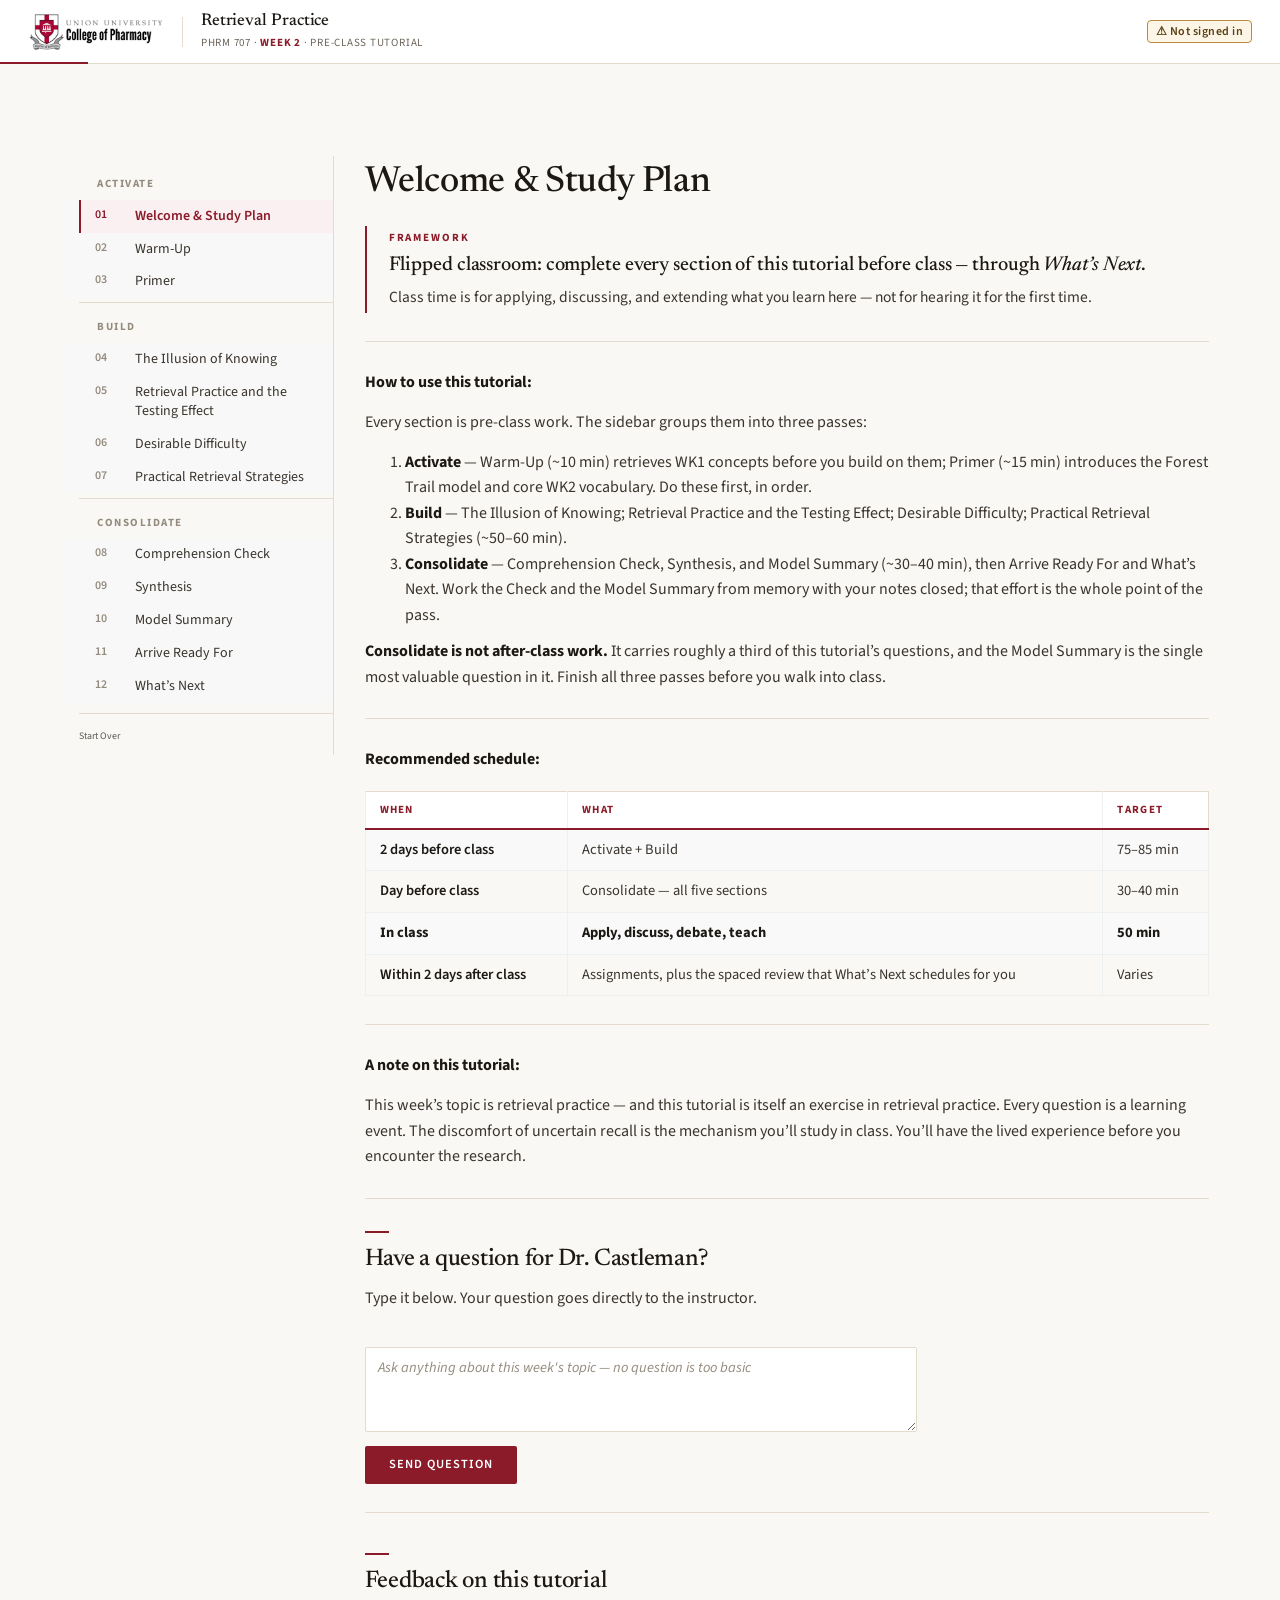
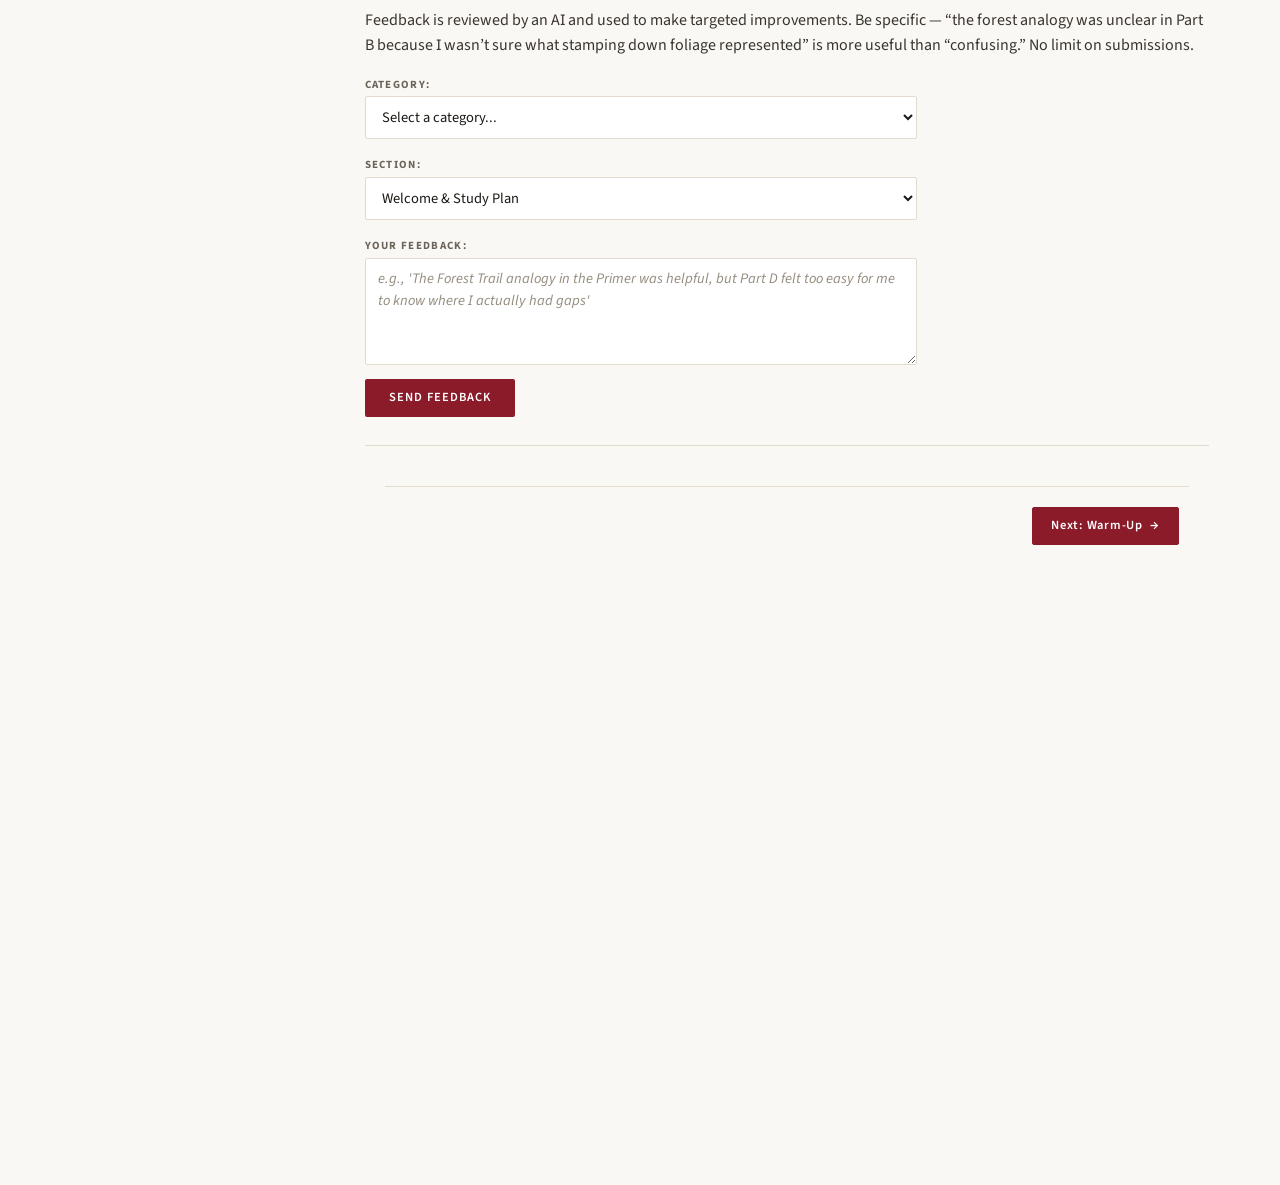
==== commit 45ff74f7: "Add Start Over and subsection progressive reveal Both were missing. Reproduced learnr's own mechanis" ====
--- a/docs/pass-wk2/index.html
+++ b/docs/pass-wk2/index.html
@@ -951,7 +951,7 @@
 
 </div> 
-<div id="section-the-illusion-of-knowing" class="section level2">+<div id="section-the-illusion-of-knowing" class="section level2 hideActions"> 
 <h2>The Illusion of Knowing</h2> 
@@ -969,7 +969,7 @@
 <p>Understanding this mechanism is the first step to overriding it.</p> 
 <hr>
-<div id="section-the-penny-problem" class="section level3">+<div id="section-the-penny-problem" class="section level3 showSkip"> 
 <h3>The Penny Problem</h3> 
@@ -1010,9 +1010,10 @@
 can be explained on an exam without the slide in front of you.</p> 
 <hr>
-</div>-
-<div id="section-the-illusion-of-fluency" class="section level3">+<div class="exerciseActions"><button class="btn btn-default skip" type="button" data-section-id="section-the-penny-problem">Continue</button></div>
+</div>+
+<div id="section-the-illusion-of-fluency" class="section level3 hide"> 
 <h3>The Illusion of Fluency</h3> 
@@ -1063,9 +1064,10 @@
 </div> 
 <hr>
-</div>-
-<div id="section-low-efficiency-techniques" class="section level3">+<div class="exerciseActions"><button class="btn btn-default skip" type="button" data-section-id="section-the-illusion-of-fluency">Continue</button></div>
+</div>+
+<div id="section-low-efficiency-techniques" class="section level3 hide"> 
 <h3>Low-Efficiency Techniques</h3> 
@@ -1250,9 +1252,10 @@
 
  
-</div>-
-<div id="section-section-questions" class="section level3">+<div class="exerciseActions"><button class="btn btn-default skip" type="button" data-section-id="section-low-efficiency-techniques">Continue</button></div>
+</div>+
+<div id="section-section-questions" class="section level3 hide"> 
 <h3>Section Questions</h3> 
@@ -1320,16 +1323,17 @@
 </div> 
 <hr>
-</div>-
-</div>-
-<div id="section-retrieval-practice-and-the-testing-effect" class="section level2">+<div class="exerciseActions"><button class="btn btn-default skip" type="button" data-section-id="section-section-questions">Continue</button></div>
+</div>+
+</div>+
+<div id="section-retrieval-practice-and-the-testing-effect" class="section level2 hideActions"> 
 <h2>Retrieval Practice and the Testing Effect</h2> 
 <hr>
-<div id="section-what-is-retrieval-practice" class="section level3">+<div id="section-what-is-retrieval-practice" class="section level3 showSkip"> 
 <h3>What Is Retrieval Practice?</h3> 
@@ -1394,9 +1398,10 @@
 
 </ol>
 <hr>
-</div>-
-<div id="section-the-testing-effect" class="section level3">+<div class="exerciseActions"><button class="btn btn-default skip" type="button" data-section-id="section-what-is-retrieval-practice">Continue</button></div>
+</div>+
+<div id="section-the-testing-effect" class="section level3 hide"> 
 <h3>The Testing Effect</h3> 
@@ -1505,9 +1510,10 @@
 
  
-</div>-
-<div id="section-section-questions-1" class="section level3">+<div class="exerciseActions"><button class="btn btn-default skip" type="button" data-section-id="section-the-testing-effect">Continue</button></div>
+</div>+
+<div id="section-section-questions-1" class="section level3 hide"> 
 <h3>Section Questions</h3> 
@@ -1591,6 +1597,7 @@
 </div> 
 <hr>
+<div class="exerciseActions"><button class="btn btn-default skip" type="button" data-section-id="section-section-questions-1">Continue</button></div>
 </div> 
 </div>@@ -1749,7 +1756,7 @@
 
 </div> 
-<div id="section-practical-retrieval-strategies" class="section level2">+<div id="section-practical-retrieval-strategies" class="section level2 hideActions"> 
 <h2>Practical Retrieval Strategies</h2> 
@@ -1763,7 +1770,7 @@
 pharmacy education.</p> 
 <hr>
-<div id="section-methods-for-declarative-knowledge" class="section level3">+<div id="section-methods-for-declarative-knowledge" class="section level3 showSkip"> 
 <h3>Methods for Declarative Knowledge</h3> 
@@ -1956,9 +1963,10 @@
 </div> 
 <hr>
-</div>-
-<div id="section-methods-for-procedural-knowledge" class="section level3">+<div class="exerciseActions"><button class="btn btn-default skip" type="button" data-section-id="section-methods-for-declarative-knowledge">Continue</button></div>
+</div>+
+<div id="section-methods-for-procedural-knowledge" class="section level3 hide"> 
 <h3>Methods for Procedural Knowledge</h3> 
@@ -2121,9 +2129,10 @@
 
  
-</div>-
-<div id="section-section-questions-3" class="section level3">+<div class="exerciseActions"><button class="btn btn-default skip" type="button" data-section-id="section-methods-for-procedural-knowledge">Continue</button></div>
+</div>+
+<div id="section-section-questions-3" class="section level3 hide"> 
 <h3>Section Questions</h3> 
@@ -2171,6 +2180,7 @@
 </div> 
 <hr>
+<div class="exerciseActions"><button class="btn btn-default skip" type="button" data-section-id="section-section-questions-3">Continue</button></div>
 </div> 
 </div>@@ -2667,7 +2677,7 @@
 
 </div> <!-- topicsPositioner --> 
-<div class="topicsList"><ul class="nav">
+<nav class="topicsList"><ul class="nav">
 <li class="topic"><a href="#section-welcome-study-plan">Welcome &amp; Study Plan</a></li>
 <li class="topic"><a href="#section-warm-up">Warm-Up</a></li>
 <li class="topic"><a href="#section-primer">Primer</a></li>
@@ -2680,7 +2690,8 @@
 <li class="topic"><a href="#section-model-summary">Model Summary</a></li>
 <li class="topic"><a href="#section-arrive-ready-for">Arrive Ready For</a></li>
 <li class="topic"><a href="#section-whats-next">What’s Next</a></li>
-</ul></div>
+</ul>
+<footer class="topicsFooter"><span class="resetButton" role="button" tabindex="0">Start Over</span></footer></nav>
 </div> <!-- topicsContainer --> 
 
